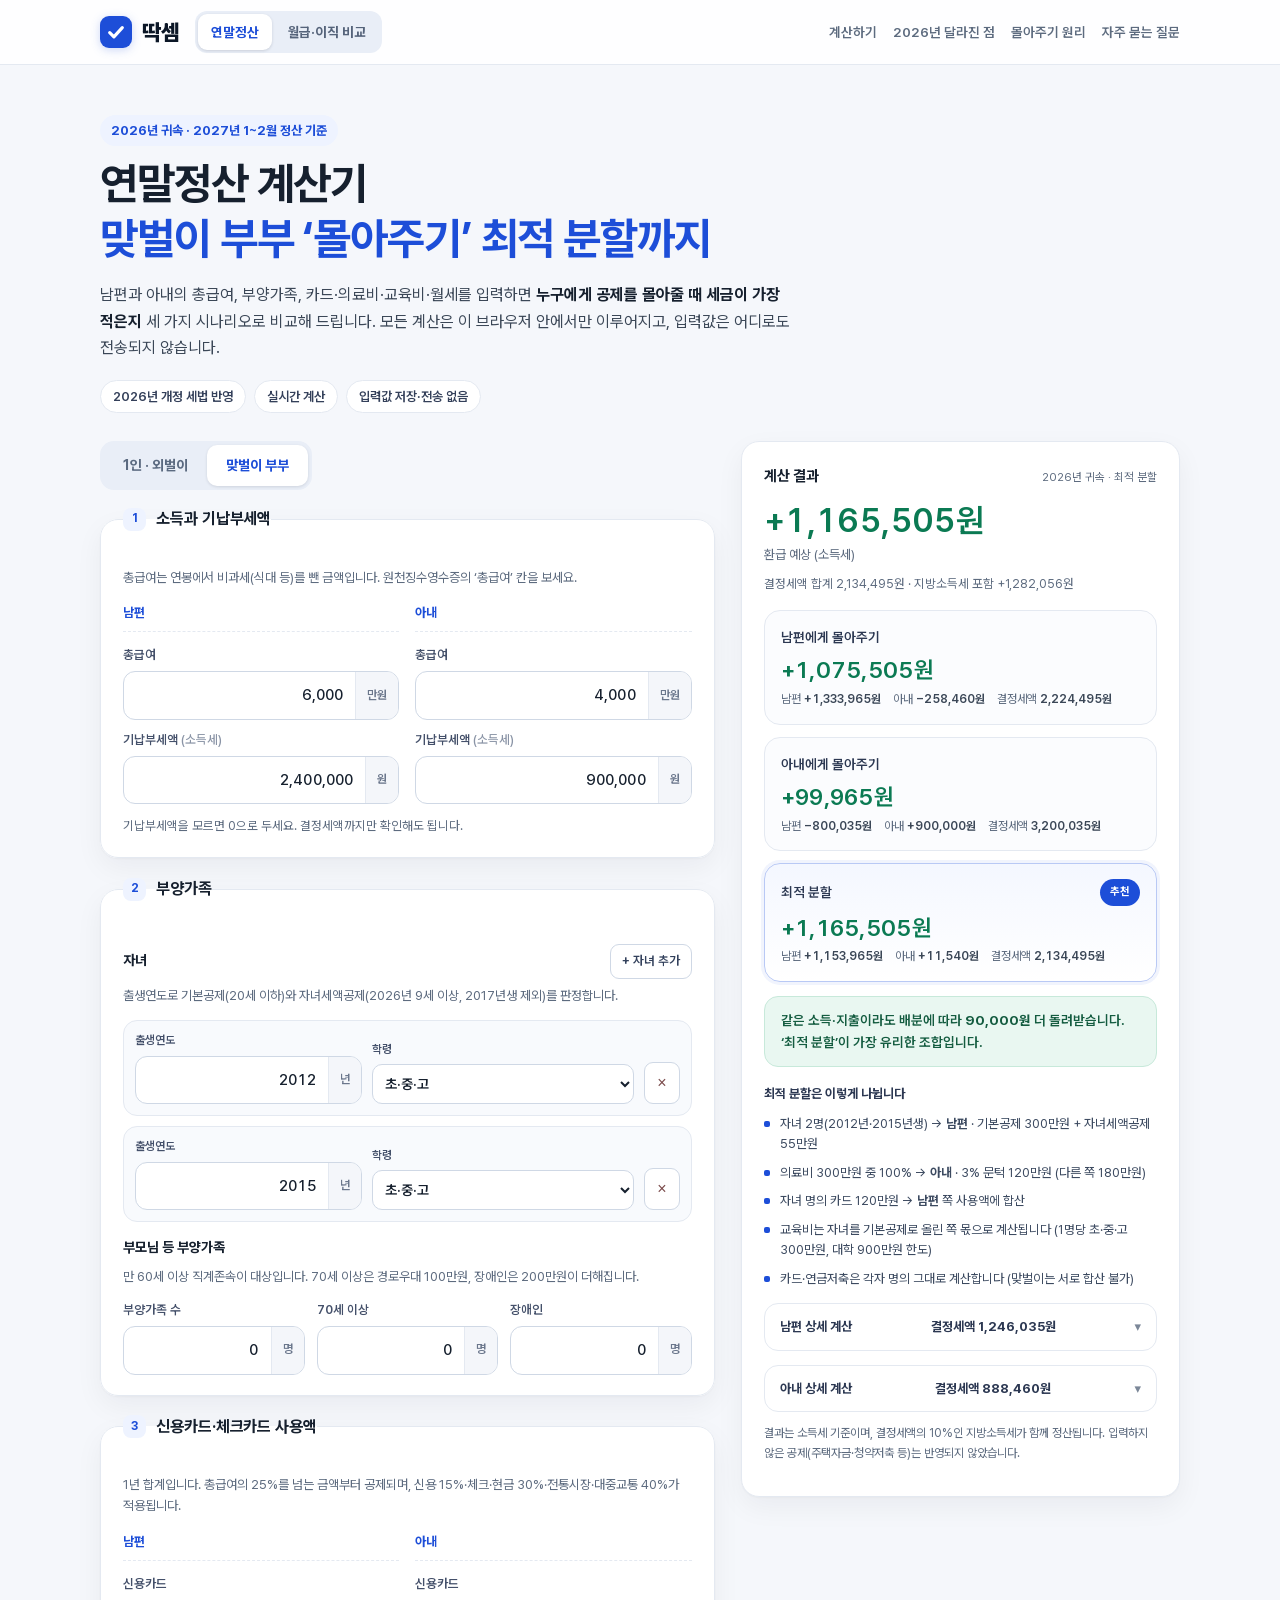
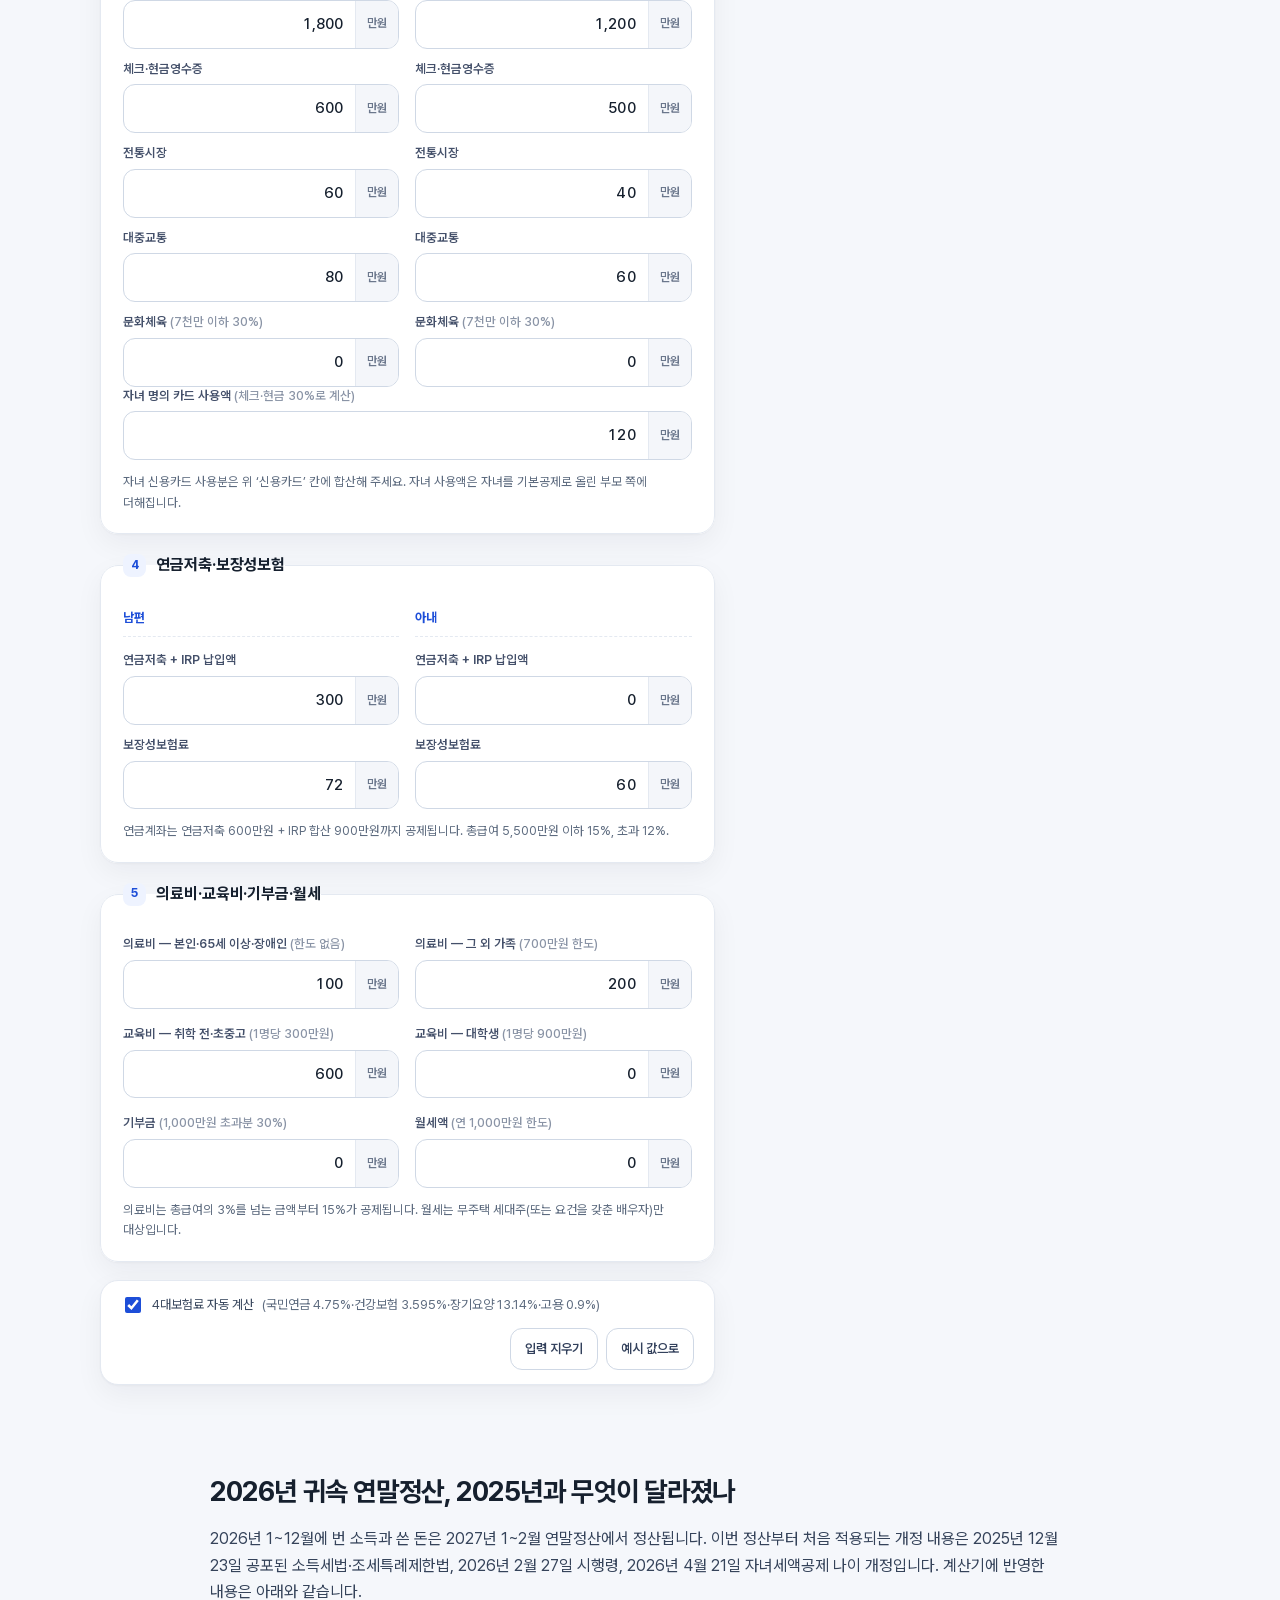
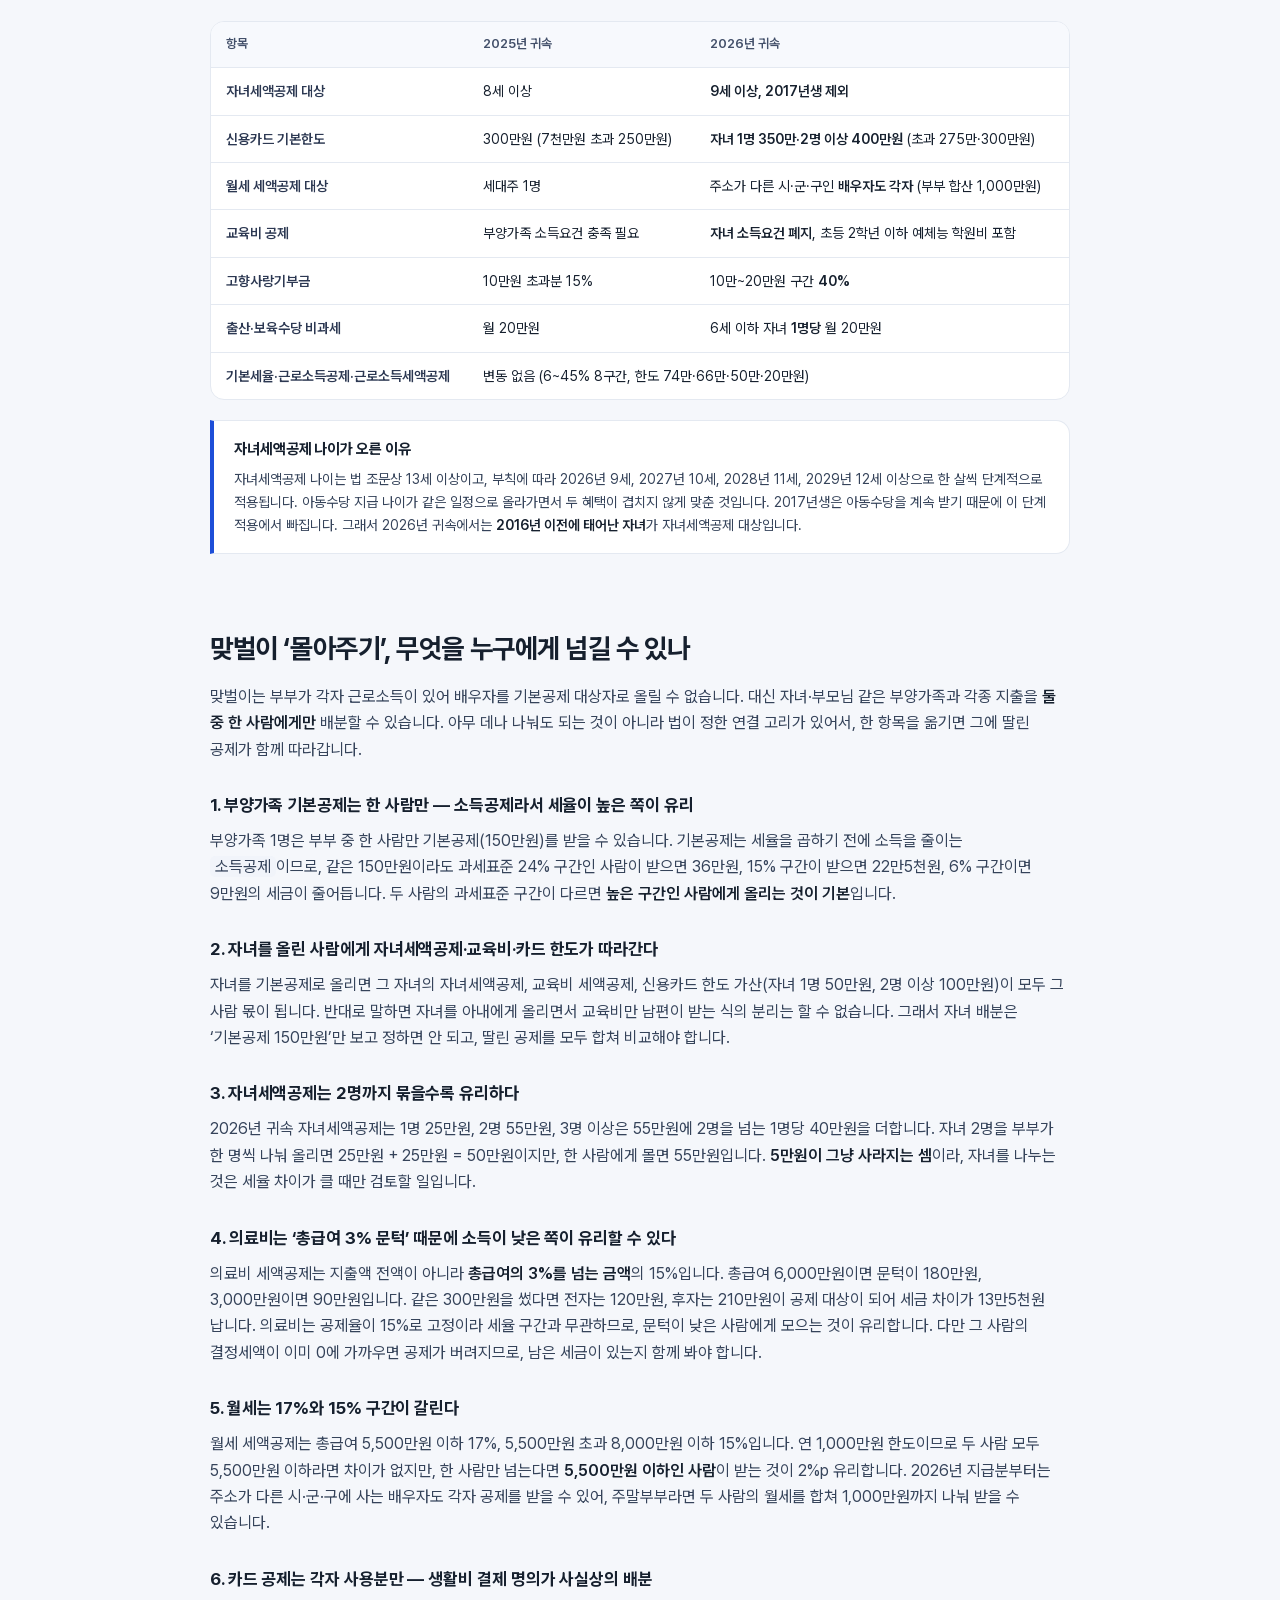
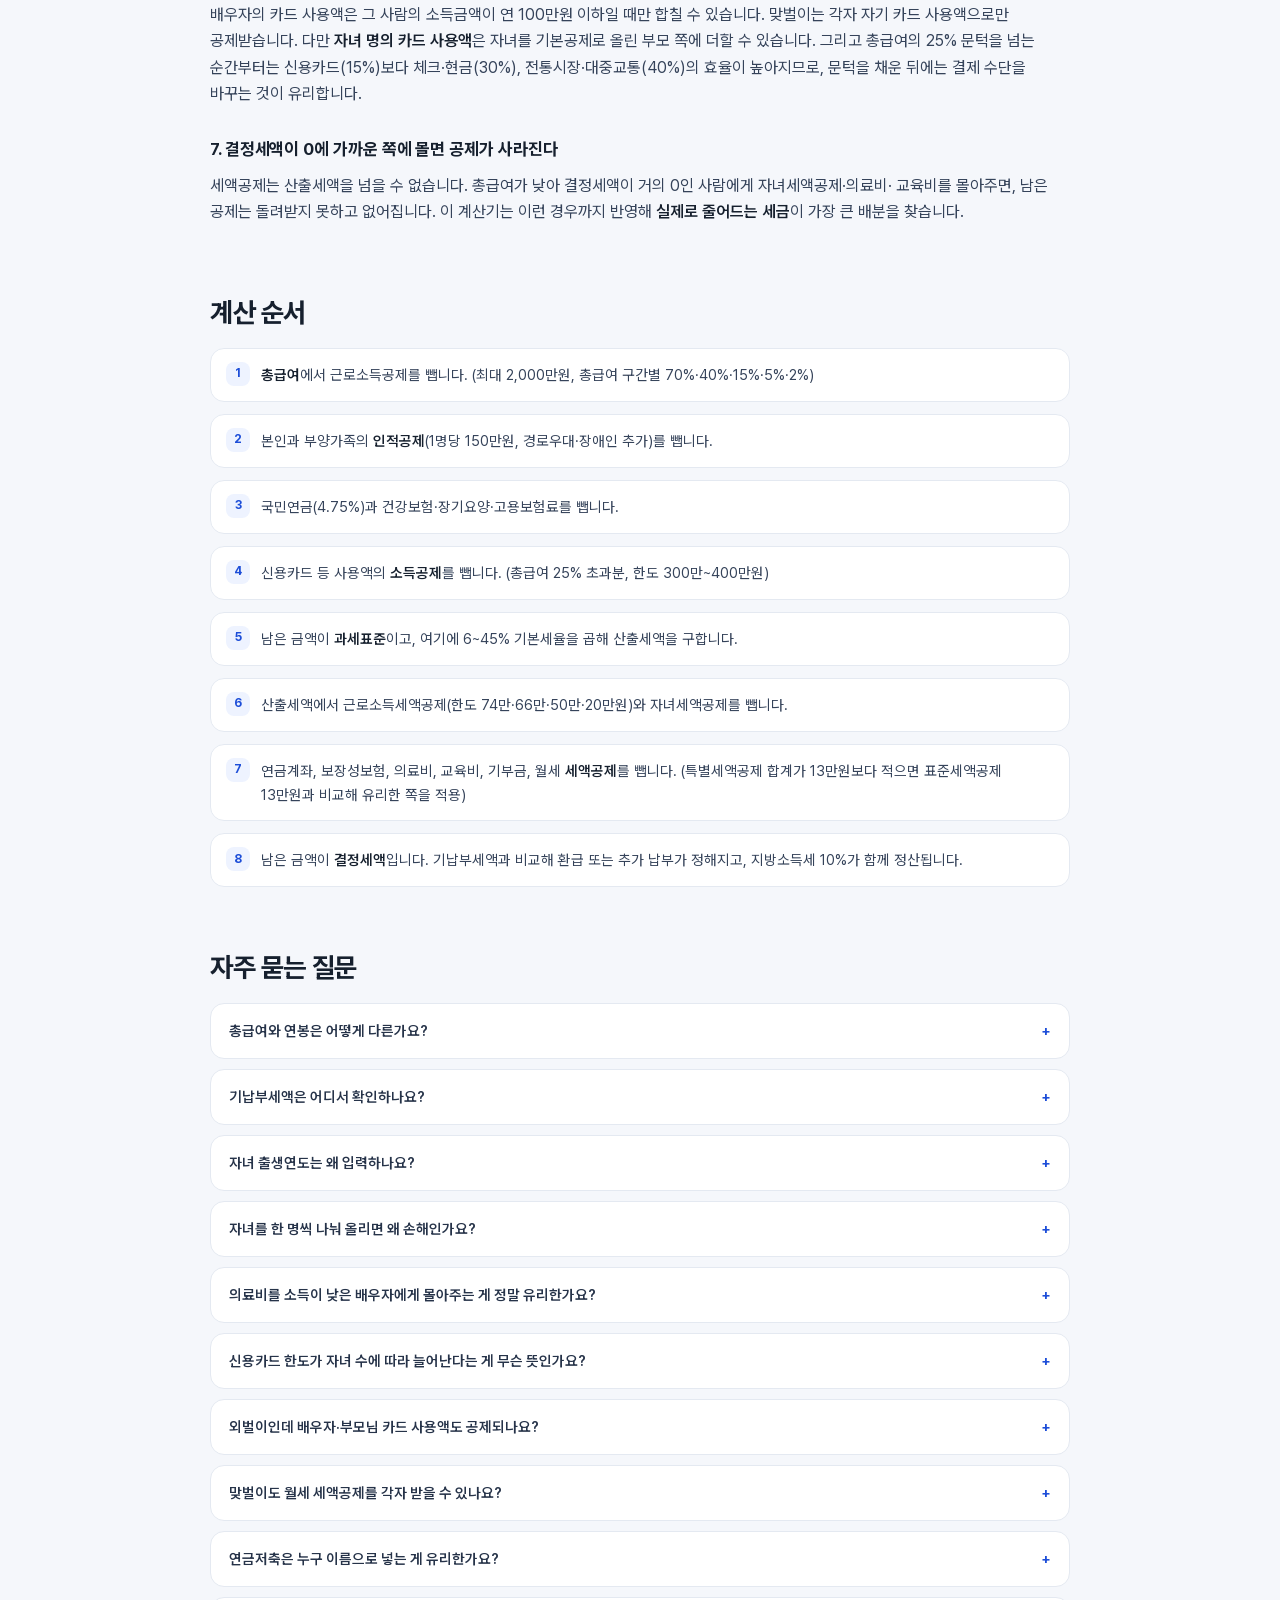
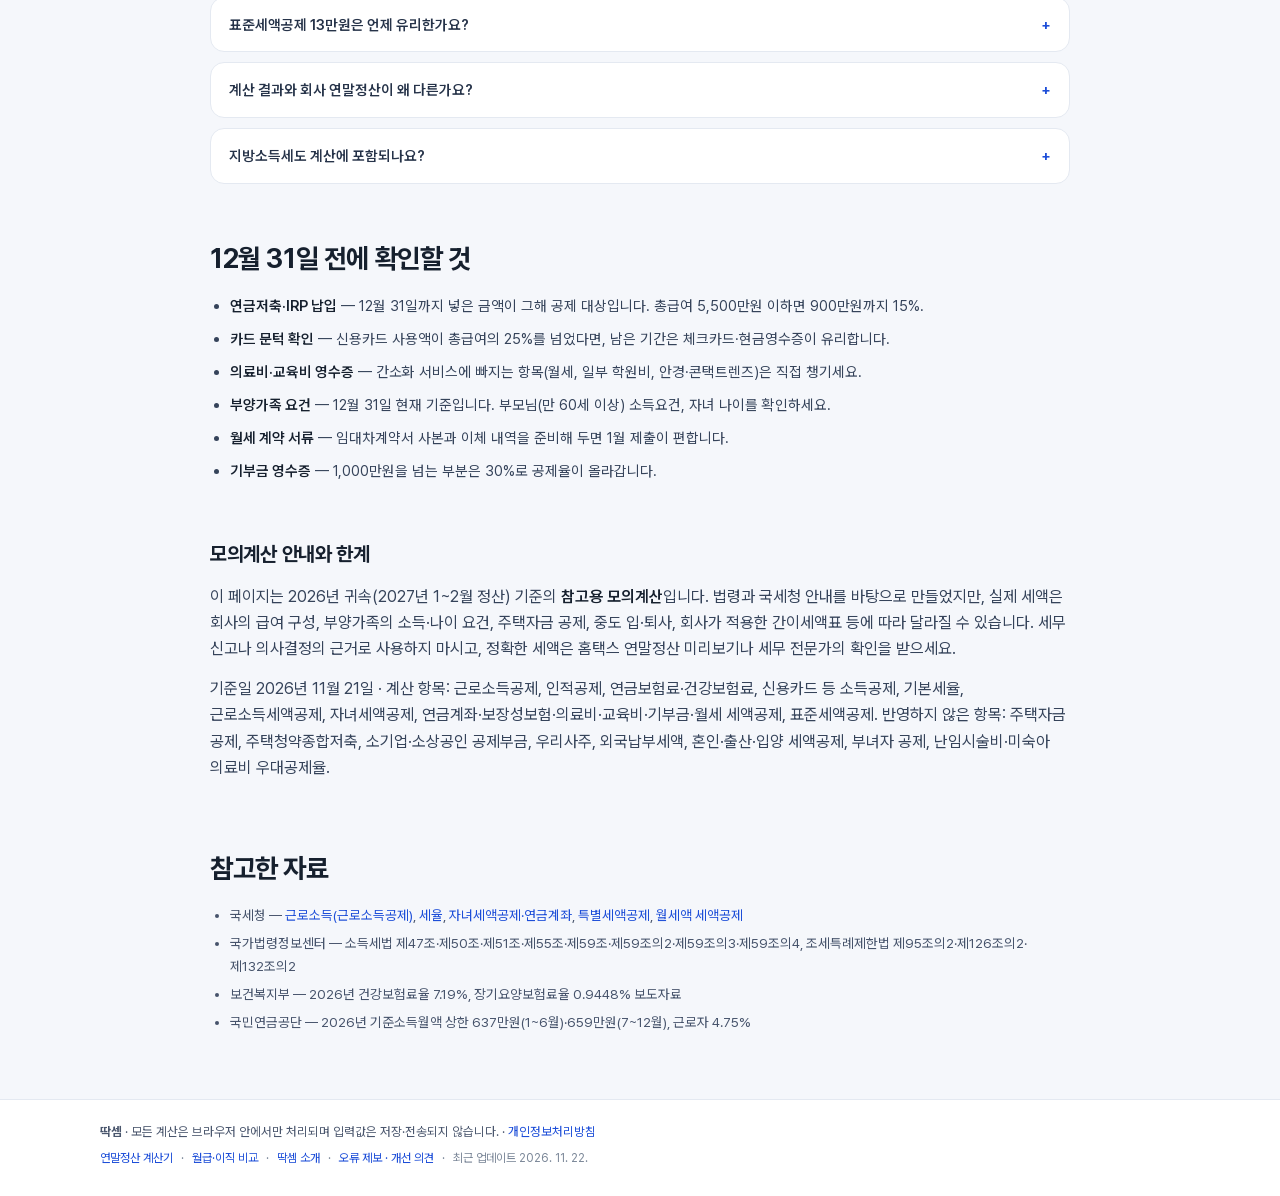
==== index.html @ c62a680a "커스텀 도메인 ddaksem.kr 적용(CNAME 및 URL 전환)" ====
<!DOCTYPE html>
<html lang="ko">
<head>
<meta charset="utf-8">
<meta name="viewport" content="width=device-width, initial-scale=1">
<title>딱셈 — 연말정산 계산기 2026년 귀속 | 맞벌이 몰아주기 최적 분할·환급액 계산</title>
<meta name="description" content="2026년 귀속 연말정산을 2027년 1~2월 정산 기준으로 미리 계산합니다. 맞벌이 부부의 부양가족·자녀·의료비·교육비·월세·신용카드를 누구에게 몰아줄 때 세금이 가장 적은지 자동 비교하고 예상 환급액을 보여 줍니다.">
<meta name="keywords" content="연말정산 계산기, 2026년 귀속 연말정산, 맞벌이 몰아주기, 부양가족 공제, 자녀세액공제, 신용카드 소득공제, 월세 세액공제, 연금저축 세액공제, 연말정산 환급">
<meta name="robots" content="index,follow,max-image-preview:large">
<meta name="author" content="딱셈">
<meta name="theme-color" content="#1d4ed8">
<link rel="canonical" href="https://ddaksem.kr/">
<meta property="og:type" content="website">
<meta property="og:locale" content="ko_KR">
<meta property="og:site_name" content="딱셈">
<meta property="og:title" content="딱셈 — 연말정산 계산기 2026년 귀속 | 맞벌이 몰아주기 최적 분할">
<meta property="og:description" content="부양가족·자녀·의료비·월세를 누구에게 몰아줄 때 세금이 가장 적은지 3가지 시나리오로 비교합니다. 2026년 귀속 기준.">
<meta property="og:url" content="https://ddaksem.kr/">
<meta property="og:image" content="https://ddaksem.kr/og-image.png">
<meta property="og:image:width" content="1200">
<meta property="og:image:height" content="630">
<meta property="og:image:alt" content="딱셈 — 연말정산 · 월급 실수령 계산기">
<meta name="twitter:card" content="summary_large_image">
<meta name="twitter:title" content="딱셈 — 연말정산 계산기 2026년 귀속 | 맞벌이 몰아주기">
<meta name="twitter:description" content="2026년 귀속 연말정산 예상 환급액과 맞벌이 최적 분할을 한 번에 계산합니다.">
<meta name="twitter:image" content="https://ddaksem.kr/og-image.png">
<link rel="icon" type="image/svg+xml" href="data:image/svg+xml,<svg xmlns='http://www.w3.org/2000/svg' viewBox='0 0 32 32'><rect width='32' height='32' rx='9' fill='%231d4ed8'/><path d='M9.7 16.6l4.2 4.2 8.4-9.1' fill='none' stroke='white' stroke-width='3.2' stroke-linecap='round' stroke-linejoin='round'/></svg>">
<link rel="stylesheet" href="styles.css">
</head>
<body>
<a class="skip" href="#calc">계산기로 바로 가기</a>

<header class="site-head">
  <div class="wrap head-inner">
    <div class="head-left">
      <a class="brand" href="./" aria-label="딱셈 홈">
        <span class="brand-mark" aria-hidden="true">
          <svg viewBox="0 0 32 32" focusable="false" aria-hidden="true"><rect width="32" height="32" rx="9" fill="currentColor"/><path d="M9.7 16.6l4.2 4.2 8.4-9.1" fill="none" stroke="#fff" stroke-width="3.2" stroke-linecap="round" stroke-linejoin="round"/></svg>
        </span>
        <span class="brand-text">딱셈</span>
      </a>
      <nav class="calc-switch" aria-label="계산기 선택">
        <a class="calc-tab is-active" href="./" aria-current="page">연말정산</a>
        <a class="calc-tab" href="salary/">월급·이직 비교</a>
      </nav>
    </div>
    <nav class="head-nav" aria-label="페이지 내 메뉴">
      <a href="#calc">계산하기</a>
      <a href="#changes">2026년 달라진 점</a>
      <a href="#principle">몰아주기 원리</a>
      <a href="#faq">자주 묻는 질문</a>
    </nav>
  </div>
</header>

<main>
  <section class="hero wrap">
    <p class="eyebrow">2026년 귀속 · 2027년 1~2월 정산 기준</p>
    <h1>연말정산 계산기<br><span class="h1-sub">맞벌이 부부 ‘몰아주기’ 최적 분할까지</span></h1>
    <p class="lede">
      남편과 아내의 총급여, 부양가족, 카드·의료비·교육비·월세를 입력하면
      <strong>누구에게 공제를 몰아줄 때 세금이 가장 적은지</strong> 세 가지 시나리오로 비교해 드립니다.
      모든 계산은 이 브라우저 안에서만 이루어지고, 입력값은 어디로도 전송되지 않습니다.
    </p>
    <ul class="hero-badges">
      <li>2026년 개정 세법 반영</li>
      <li>실시간 계산</li>
      <li>입력값 저장·전송 없음</li>
    </ul>
  </section>

  <section id="calc" class="wrap calc-wrap" aria-label="연말정산 계산기">
    <div class="calc-main">

      <div class="mode-tabs" role="tablist" aria-label="계산 모드">
        <button type="button" id="tabSingle" class="mode-tab" role="tab" aria-selected="false" aria-controls="formArea">1인 · 외벌이</button>
        <button type="button" id="tabCouple" class="mode-tab is-active" role="tab" aria-selected="true" aria-controls="formArea">맞벌이 부부</button>
      </div>

      <form id="formArea" class="form" autocomplete="off" novalidate>
        <!-- 소득 -->
        <fieldset class="card">
          <legend class="card-title"><span class="step">1</span> 소득과 기납부세액</legend>
          <p class="card-help">총급여는 연봉에서 비과세(식대 등)를 뺀 금액입니다. 원천징수영수증의 ‘총급여’ 칸을 보세요.</p>
          <div class="grid-2 pair-grid">
            <div class="person-col">
              <h3 class="person-name" id="hName">남편</h3>
              <label class="field">
                <span class="field-label">총급여</span>
                <span class="input-wrap"><input id="hGross" type="text" inputmode="numeric" value="6,000" aria-describedby="hGrossHelp"><span class="unit">만원</span></span>
              </label>
              <label class="field">
                <span class="field-label">기납부세액 <em>(소득세)</em></span>
                <span class="input-wrap"><input id="hPrepaid" type="text" inputmode="numeric" value="2,400,000"><span class="unit">원</span></span>
              </label>
            </div>
            <div class="person-col" id="wifeCol">
              <h3 class="person-name">아내</h3>
              <label class="field">
                <span class="field-label">총급여</span>
                <span class="input-wrap"><input id="wGross" type="text" inputmode="numeric" value="4,000"><span class="unit">만원</span></span>
              </label>
              <label class="field">
                <span class="field-label">기납부세액 <em>(소득세)</em></span>
                <span class="input-wrap"><input id="wPrepaid" type="text" inputmode="numeric" value="900,000"><span class="unit">원</span></span>
              </label>
            </div>
          </div>
          <p class="hint" id="hGrossHelp">기납부세액을 모르면 0으로 두세요. 결정세액까지만 확인해도 됩니다.</p>
        </fieldset>

        <!-- 부양가족 -->
        <fieldset class="card">
          <legend class="card-title"><span class="step">2</span> 부양가족</legend>
          <div class="sub-block">
            <div class="sub-head">
              <h3>자녀</h3>
              <button type="button" id="addChild" class="btn-mini">+ 자녀 추가</button>
            </div>
            <p class="card-help">출생연도로 기본공제(20세 이하)와 자녀세액공제(2026년 9세 이상, 2017년생 제외)를 판정합니다.</p>
            <div id="children" class="children"></div>
          </div>

          <div class="sub-block">
            <h3>부모님 등 부양가족</h3>
            <p class="card-help">만 60세 이상 직계존속이 대상입니다. 70세 이상은 경로우대 100만원, 장애인은 200만원이 더해집니다.</p>
            <div class="grid-3">
              <label class="field">
                <span class="field-label">부양가족 수</span>
                <span class="input-wrap"><input id="pCount" type="text" inputmode="numeric" value="0"><span class="unit">명</span></span>
              </label>
              <label class="field">
                <span class="field-label">70세 이상</span>
                <span class="input-wrap"><input id="pSenior" type="text" inputmode="numeric" value="0"><span class="unit">명</span></span>
              </label>
              <label class="field">
                <span class="field-label">장애인</span>
                <span class="input-wrap"><input id="pDisabled" type="text" inputmode="numeric" value="0"><span class="unit">명</span></span>
              </label>
            </div>
          </div>

          <div class="sub-block" id="singleExtras" hidden>
            <label class="check"><input id="spouseDependent" type="checkbox"> 배우자 기본공제 <em>(소득 요건 충족 · +150만 원)</em></label>
            <p class="hint" style="margin:4px 0 0">배우자의 연간 소득금액이 100만원(근로소득만 있으면 총급여 500만원) 이하일 때 체크하세요. 본인 인적공제에 150만원이 더해집니다.</p>
            <label class="check"><input id="singleParent" type="checkbox"> 한부모 공제(100만원)</label>
          </div>
        </fieldset>

        <!-- 카드 -->
        <fieldset class="card">
          <legend class="card-title"><span class="step">3</span> 신용카드·체크카드 사용액</legend>
          <p class="card-help">1년 합계입니다. 총급여의 25%를 넘는 금액부터 공제되며, 신용 15%·체크·현금 30%·전통시장·대중교통 40%가 적용됩니다.</p>
          <div class="grid-2 pair-grid">
            <div class="person-col">
              <h3 class="person-name" id="hCardName">남편</h3>
              <label class="field"><span class="field-label">신용카드</span><span class="input-wrap"><input id="hCardCredit" type="text" inputmode="numeric" value="1,800"><span class="unit">만원</span></span></label>
              <label class="field"><span class="field-label">체크·현금영수증</span><span class="input-wrap"><input id="hCardCheck" type="text" inputmode="numeric" value="600"><span class="unit">만원</span></span></label>
              <label class="field"><span class="field-label">전통시장</span><span class="input-wrap"><input id="hCardTraditional" type="text" inputmode="numeric" value="60"><span class="unit">만원</span></span></label>
              <label class="field"><span class="field-label">대중교통</span><span class="input-wrap"><input id="hCardTransit" type="text" inputmode="numeric" value="80"><span class="unit">만원</span></span></label>
              <label class="field"><span class="field-label">문화체육 <em>(7천만 이하 30%)</em></span><span class="input-wrap"><input id="hCardCulture" type="text" inputmode="numeric" value="0"><span class="unit">만원</span></span></label>
            </div>
            <div class="person-col" id="wifeCardCol">
              <h3 class="person-name">아내</h3>
              <label class="field"><span class="field-label">신용카드</span><span class="input-wrap"><input id="wCardCredit" type="text" inputmode="numeric" value="1,200"><span class="unit">만원</span></span></label>
              <label class="field"><span class="field-label">체크·현금영수증</span><span class="input-wrap"><input id="wCardCheck" type="text" inputmode="numeric" value="500"><span class="unit">만원</span></span></label>
              <label class="field"><span class="field-label">전통시장</span><span class="input-wrap"><input id="wCardTraditional" type="text" inputmode="numeric" value="40"><span class="unit">만원</span></span></label>
              <label class="field"><span class="field-label">대중교통</span><span class="input-wrap"><input id="wCardTransit" type="text" inputmode="numeric" value="60"><span class="unit">만원</span></span></label>
              <label class="field"><span class="field-label">문화체육 <em>(7천만 이하 30%)</em></span><span class="input-wrap"><input id="wCardCulture" type="text" inputmode="numeric" value="0"><span class="unit">만원</span></span></label>
            </div>
          </div>
          <div class="sub-block dependent-card mode-single-only" id="dependentCardBlock" hidden>
            <div class="sub-head">
              <h3>배우자·부양가족 카드 사용액 <span class="tag-sum">합산 공제</span></h3>
            </div>
            <p class="card-help">배우자·부모님 등 기본공제 대상 가족 명의로 쓴 금액입니다. 본인 카드와 <strong>자동으로 합산</strong>해 총급여 25% 문턱과 한도를 계산합니다. 자녀 카드 사용분은 아래 <strong>자녀 명의 카드 사용액</strong> 안내를 따라 주세요.</p>
            <div class="grid-3">
              <label class="field"><span class="field-label">신용카드</span><span class="input-wrap"><input id="depCardCredit" type="text" inputmode="numeric" value="0"><span class="unit">만원</span></span></label>
              <label class="field"><span class="field-label">체크·현금영수증</span><span class="input-wrap"><input id="depCardCheck" type="text" inputmode="numeric" value="0"><span class="unit">만원</span></span></label>
              <label class="field"><span class="field-label">전통시장·대중교통</span><span class="input-wrap"><input id="depCardTraditional" type="text" inputmode="numeric" value="0"><span class="unit">만원</span></span></label>
            </div>
            <p class="hint">가족 카드의 문화체육 사용분은 위 본인 <strong>문화체육</strong> 칸에 합쳐 입력해 주세요. 연금저축·IRP는 본인 명의 납입분만 공제됩니다.</p>
          </div>
          <label class="field">
            <span class="field-label">자녀 명의 카드 사용액 <em>(체크·현금 30%로 계산)</em></span>
            <span class="input-wrap"><input id="childCard" type="text" inputmode="numeric" value="120"><span class="unit">만원</span></span>
          </label>
          <p class="hint">자녀 신용카드 사용분은 위 ‘신용카드’ 칸에 합산해 주세요. 자녀 사용액은 자녀를 기본공제로 올린 부모 쪽에 더해집니다.</p>
          <p class="hint mode-single-only" id="cardSingleNote" hidden><strong>1인·외벌이 모드</strong>에서는 본인 카드와 기본공제 대상 가족 명의 카드 사용액을 합쳐 공제받습니다. 배우자·부모님 사용분은 위 <strong>배우자·부양가족 카드 사용액</strong> 칸에 따로 넣어 주세요.</p>
        </fieldset>

        <!-- 연금·보험 -->
        <fieldset class="card">
          <legend class="card-title"><span class="step">4</span> 연금저축·보장성보험</legend>
          <div class="grid-2 pair-grid">
            <div class="person-col">
              <h3 class="person-name" id="hPensionName">남편</h3>
              <label class="field"><span class="field-label">연금저축 + IRP 납입액</span><span class="input-wrap"><input id="hPension" type="text" inputmode="numeric" value="300"><span class="unit">만원</span></span></label>
              <label class="field"><span class="field-label">보장성보험료</span><span class="input-wrap"><input id="hInsurance" type="text" inputmode="numeric" value="72"><span class="unit">만원</span></span></label>
            </div>
            <div class="person-col" id="wifePensionCol">
              <h3 class="person-name">아내</h3>
              <label class="field"><span class="field-label">연금저축 + IRP 납입액</span><span class="input-wrap"><input id="wPension" type="text" inputmode="numeric" value="0"><span class="unit">만원</span></span></label>
              <label class="field"><span class="field-label">보장성보험료</span><span class="input-wrap"><input id="wInsurance" type="text" inputmode="numeric" value="60"><span class="unit">만원</span></span></label>
            </div>
          </div>
          <p class="hint">연금계좌는 연금저축 600만원 + IRP 합산 900만원까지 공제됩니다. 총급여 5,500만원 이하 15%, 초과 12%.</p>
          <p class="hint mode-single-only" id="pensionSingleNote" hidden><strong>연금저축·IRP는 본인 명의 납입분만</strong> 공제됩니다. 배우자·자녀 등 가족 명의로 납입한 금액은 합산할 수 없습니다. 보장성보험료는 본인 + 기본공제 대상 가족 합산 금액을 입력하세요.</p>
        </fieldset>

        <!-- 공통 지출 -->
        <fieldset class="card">
          <legend class="card-title"><span class="step">5</span> 의료비·교육비·기부금·월세</legend>
          <div class="grid-2">
            <label class="field">
              <span class="field-label">의료비 — 본인·65세 이상·장애인 <em>(한도 없음)</em></span>
              <span class="input-wrap"><input id="medUnlimited" type="text" inputmode="numeric" value="100"><span class="unit">만원</span></span>
            </label>
            <label class="field">
              <span class="field-label">의료비 — 그 외 가족 <em>(700만원 한도)</em></span>
              <span class="input-wrap"><input id="medGeneral" type="text" inputmode="numeric" value="200"><span class="unit">만원</span></span>
            </label>
            <label class="field">
              <span class="field-label">교육비 — 취학 전·초중고 <em>(1명당 300만원)</em></span>
              <span class="input-wrap"><input id="eduSchool" type="text" inputmode="numeric" value="600"><span class="unit">만원</span></span>
            </label>
            <label class="field">
              <span class="field-label">교육비 — 대학생 <em>(1명당 900만원)</em></span>
              <span class="input-wrap"><input id="eduCollege" type="text" inputmode="numeric" value="0"><span class="unit">만원</span></span>
            </label>
            <label class="field">
              <span class="field-label">기부금 <em>(1,000만원 초과분 30%)</em></span>
              <span class="input-wrap"><input id="donation" type="text" inputmode="numeric" value="0"><span class="unit">만원</span></span>
            </label>
            <label class="field">
              <span class="field-label">월세액 <em>(연 1,000만원 한도)</em></span>
              <span class="input-wrap"><input id="rent" type="text" inputmode="numeric" value="0"><span class="unit">만원</span></span>
            </label>
          </div>
          <p class="hint">의료비는 총급여의 3%를 넘는 금액부터 15%가 공제됩니다. 월세는 무주택 세대주(또는 요건을 갖춘 배우자)만 대상입니다.</p>
          <p class="hint mode-single-only" id="medicalSingleNote" hidden><strong>의료비·보장성보험료는 본인 + 기본공제 대상 가족(배우자·자녀·부모님) 합산 금액</strong>을 입력하세요. 교육비는 기본공제 대상 자녀만 공제되며, <strong>부모님 교육비는 공제되지 않습니다.</strong></p>
        </fieldset>

        <div class="form-foot">
          <label class="check"><input id="autoInsurance" type="checkbox" checked> 4대보험료 자동 계산 <span class="muted">(국민연금 4.75%·건강보험 3.595%·장기요양 13.14%·고용 0.9%)</span></label>
          <div class="form-buttons">
            <button type="button" id="resetBtn" class="btn-ghost">입력 지우기</button>
            <button type="button" id="demoBtn" class="btn-ghost">예시 값으로</button>
          </div>
        </div>
      </form>
    </div>

    <aside class="calc-side" aria-label="계산 결과">
      <div id="results"></div>
    </aside>
  </section>

  <!-- 달라진 점 -->
  <section id="changes" class="wrap prose">
    <h2>2026년 귀속 연말정산, 2025년과 무엇이 달라졌나</h2>
    <p>
      2026년 1~12월에 번 소득과 쓴 돈은 2027년 1~2월 연말정산에서 정산됩니다. 이번 정산부터 처음 적용되는
      개정 내용은 2025년 12월 23일 공포된 소득세법·조세특례제한법, 2026년 2월 27일 시행령, 2026년 4월 21일
      자녀세액공제 나이 개정입니다. 계산기에 반영한 내용은 아래와 같습니다.
    </p>
    <div class="table-wrap">
      <table>
        <caption class="sr-only">2025년 귀속과 2026년 귀속의 주요 공제 비교</caption>
        <thead>
          <tr><th scope="col">항목</th><th scope="col">2025년 귀속</th><th scope="col">2026년 귀속</th></tr>
        </thead>
        <tbody>
          <tr><th scope="row">자녀세액공제 대상</th><td data-label="2025년 귀속">8세 이상</td><td data-label="2026년 귀속"><strong>9세 이상, 2017년생 제외</strong></td></tr>
          <tr><th scope="row">신용카드 기본한도</th><td data-label="2025년 귀속">300만원 (7천만원 초과 250만원)</td><td data-label="2026년 귀속"><strong>자녀 1명 350만·2명 이상 400만원</strong> (초과 275만·300만원)</td></tr>
          <tr><th scope="row">월세 세액공제 대상</th><td data-label="2025년 귀속">세대주 1명</td><td data-label="2026년 귀속">주소가 다른 시·군·구인 <strong>배우자도 각자</strong> (부부 합산 1,000만원)</td></tr>
          <tr><th scope="row">교육비 공제</th><td data-label="2025년 귀속">부양가족 소득요건 충족 필요</td><td data-label="2026년 귀속"><strong>자녀 소득요건 폐지</strong>, 초등 2학년 이하 예체능 학원비 포함</td></tr>
          <tr><th scope="row">고향사랑기부금</th><td data-label="2025년 귀속">10만원 초과분 15%</td><td data-label="2026년 귀속">10만~20만원 구간 <strong>40%</strong></td></tr>
          <tr><th scope="row">출산·보육수당 비과세</th><td data-label="2025년 귀속">월 20만원</td><td data-label="2026년 귀속">6세 이하 자녀 <strong>1명당</strong> 월 20만원</td></tr>
          <tr><th scope="row">기본세율·근로소득공제·근로소득세액공제</th><td colspan="2" data-label="2026년 귀속">변동 없음 (6~45% 8구간, 한도 74만·66만·50만·20만원)</td></tr>
        </tbody>
      </table>
    </div>
    <div class="note">
      <h3>자녀세액공제 나이가 오른 이유</h3>
      <p>
        자녀세액공제 나이는 법 조문상 13세 이상이고, 부칙에 따라 2026년 9세, 2027년 10세, 2028년 11세, 2029년 12세 이상으로 한 살씩 단계적으로 적용됩니다.
        아동수당 지급 나이가 같은 일정으로 올라가면서 두 혜택이 겹치지 않게 맞춘 것입니다. 2017년생은 아동수당을
        계속 받기 때문에 이 단계 적용에서 빠집니다. 그래서 2026년 귀속에서는 <strong>2016년 이전에 태어난 자녀</strong>가
        자녀세액공제 대상입니다.
      </p>
    </div>
  </section>

  <!-- 원리 -->
  <section id="principle" class="wrap prose">
    <h2>맞벌이 ‘몰아주기’, 무엇을 누구에게 넘길 수 있나</h2>
    <p>
      맞벌이는 부부가 각자 근로소득이 있어 배우자를 기본공제 대상자로 올릴 수 없습니다. 대신 자녀·부모님 같은
      부양가족과 각종 지출을 <strong>둘 중 한 사람에게만</strong> 배분할 수 있습니다. 아무 데나 나눠도 되는 것이 아니라
      법이 정한 연결 고리가 있어서, 한 항목을 옮기면 그에 딸린 공제가 함께 따라갑니다.
    </p>

    <h3>1. 부양가족 기본공제는 한 사람만 — 소득공제라서 세율이 높은 쪽이 유리</h3>
    <p>
      부양가족 1명은 부부 중 한 사람만 기본공제(150만원)를 받을 수 있습니다. 기본공제는 세율을 곱하기 전에
      소득을 줄이는 <em>소득공제</em>이므로, 같은 150만원이라도 과세표준 24% 구간인 사람이 받으면 36만원,
      15% 구간이 받으면 22만5천원, 6% 구간이면 9만원의 세금이 줄어듭니다. 두 사람의 과세표준 구간이 다르면
      <strong>높은 구간인 사람에게 올리는 것이 기본</strong>입니다.
    </p>

    <h3>2. 자녀를 올린 사람에게 자녀세액공제·교육비·카드 한도가 따라간다</h3>
    <p>
      자녀를 기본공제로 올리면 그 자녀의 자녀세액공제, 교육비 세액공제, 신용카드 한도 가산(자녀 1명 50만원,
      2명 이상 100만원)이 모두 그 사람 몫이 됩니다. 반대로 말하면 자녀를 아내에게 올리면서 교육비만 남편이
      받는 식의 분리는 할 수 없습니다. 그래서 자녀 배분은 ‘기본공제 150만원’만 보고 정하면 안 되고,
      딸린 공제를 모두 합쳐 비교해야 합니다.
    </p>

    <h3>3. 자녀세액공제는 2명까지 묶을수록 유리하다</h3>
    <p>
      2026년 귀속 자녀세액공제는 1명 25만원, 2명 55만원, 3명 이상은 55만원에 2명을 넘는 1명당 40만원을 더합니다.
      자녀 2명을 부부가 한 명씩 나눠 올리면 25만원 + 25만원 = 50만원이지만, 한 사람에게 몰면 55만원입니다.
      <strong>5만원이 그냥 사라지는 셈</strong>이라, 자녀를 나누는 것은 세율 차이가 클 때만 검토할 일입니다.
    </p>

    <h3>4. 의료비는 ‘총급여 3% 문턱’ 때문에 소득이 낮은 쪽이 유리할 수 있다</h3>
    <p>
      의료비 세액공제는 지출액 전액이 아니라 <strong>총급여의 3%를 넘는 금액</strong>의 15%입니다.
      총급여 6,000만원이면 문턱이 180만원, 3,000만원이면 90만원입니다. 같은 300만원을 썼다면
      전자는 120만원, 후자는 210만원이 공제 대상이 되어 세금 차이가 13만5천원 납니다.
      의료비는 공제율이 15%로 고정이라 세율 구간과 무관하므로, 문턱이 낮은 사람에게 모으는 것이 유리합니다.
      다만 그 사람의 결정세액이 이미 0에 가까우면 공제가 버려지므로, 남은 세금이 있는지 함께 봐야 합니다.
    </p>

    <h3>5. 월세는 17%와 15% 구간이 갈린다</h3>
    <p>
      월세 세액공제는 총급여 5,500만원 이하 17%, 5,500만원 초과 8,000만원 이하 15%입니다. 연 1,000만원 한도이므로
      두 사람 모두 5,500만원 이하라면 차이가 없지만, 한 사람만 넘는다면 <strong>5,500만원 이하인 사람</strong>이
      받는 것이 2%p 유리합니다. 2026년 지급분부터는 주소가 다른 시·군·구에 사는 배우자도 각자 공제를 받을 수 있어,
      주말부부라면 두 사람의 월세를 합쳐 1,000만원까지 나눠 받을 수 있습니다.
    </p>

    <h3>6. 카드 공제는 각자 사용분만 — 생활비 결제 명의가 사실상의 배분</h3>
    <p>
      배우자의 카드 사용액은 그 사람의 소득금액이 연 100만원 이하일 때만 합칠 수 있습니다. 맞벌이는 각자
      자기 카드 사용액으로만 공제받습니다. 다만 <strong>자녀 명의 카드 사용액</strong>은 자녀를 기본공제로 올린
      부모 쪽에 더할 수 있습니다. 그리고 총급여의 25% 문턱을 넘는 순간부터는 신용카드(15%)보다
      체크·현금(30%), 전통시장·대중교통(40%)의 효율이 높아지므로, 문턱을 채운 뒤에는 결제 수단을 바꾸는 것이
      유리합니다.
    </p>

    <h3>7. 결정세액이 0에 가까운 쪽에 몰면 공제가 사라진다</h3>
    <p>
      세액공제는 산출세액을 넘을 수 없습니다. 총급여가 낮아 결정세액이 거의 0인 사람에게 자녀세액공제·의료비·
      교육비를 몰아주면, 남은 공제는 돌려받지 못하고 없어집니다. 이 계산기는 이런 경우까지 반영해
      <strong>실제로 줄어드는 세금</strong>이 가장 큰 배분을 찾습니다.
    </p>
  </section>

  <!-- 계산 구조 -->
  <section class="wrap prose">
    <h2>계산 순서</h2>
    <ol class="steps">
      <li><strong>총급여</strong>에서 근로소득공제를 뺍니다. (최대 2,000만원, 총급여 구간별 70%·40%·15%·5%·2%)</li>
      <li>본인과 부양가족의 <strong>인적공제</strong>(1명당 150만원, 경로우대·장애인 추가)를 뺍니다.</li>
      <li>국민연금(4.75%)과 건강보험·장기요양·고용보험료를 뺍니다.</li>
      <li>신용카드 등 사용액의 <strong>소득공제</strong>를 뺍니다. (총급여 25% 초과분, 한도 300만~400만원)</li>
      <li>남은 금액이 <strong>과세표준</strong>이고, 여기에 6~45% 기본세율을 곱해 산출세액을 구합니다.</li>
      <li>산출세액에서 근로소득세액공제(한도 74만·66만·50만·20만원)와 자녀세액공제를 뺍니다.</li>
      <li>연금계좌, 보장성보험, 의료비, 교육비, 기부금, 월세 <strong>세액공제</strong>를 뺍니다.
        (특별세액공제 합계가 13만원보다 적으면 표준세액공제 13만원과 비교해 유리한 쪽을 적용)</li>
      <li>남은 금액이 <strong>결정세액</strong>입니다. 기납부세액과 비교해 환급 또는 추가 납부가 정해지고,
        지방소득세 10%가 함께 정산됩니다.</li>
    </ol>
  </section>

  <!-- FAQ -->
  <section id="faq" class="wrap prose">
    <h2>자주 묻는 질문</h2>
    <div class="faq">
      <details>
        <summary>총급여와 연봉은 어떻게 다른가요?</summary>
        <p>연봉은 계약서상 금액이고, 총급여는 그해 실제로 받은 급여·상여·수당에서 비과세 소득을 뺀 금액입니다.
          식대(월 20만원), 자가운전보조금, 출산·보육수당 같은 비과세 항목은 총급여에 들어가지 않습니다.
          원천징수영수증의 ‘총급여’ 칸 숫자를 그대로 넣으세요.</p>
      </details>
      <details>
        <summary>기납부세액은 어디서 확인하나요?</summary>
        <p>회사가 발급한 근로소득 원천징수영수증의 ‘기납부세액’ 또는 ‘결정세액’ 옆의 ‘기납부 소득세’ 칸입니다.
          홈택스 → My홈택스 → 지급명세서·원천징수영수증 조회에서도 확인할 수 있습니다. 모르면 0으로 두고
          결정세액만 비교해도 됩니다.</p>
      </details>
      <details>
        <summary>자녀 출생연도는 왜 입력하나요?</summary>
        <p>기본공제는 20세 이하, 자녀세액공제는 2026년 기준 9세 이상이면서 2017년생이 아닌 자녀가 대상입니다.
          같은 9세라도 2017년생은 제외되기 때문에 나이만으로는 판정이 안 됩니다. 출생연도를 넣으면
          두 기준을 자동으로 구분합니다.</p>
      </details>
      <details>
        <summary>자녀를 한 명씩 나눠 올리면 왜 손해인가요?</summary>
        <p>자녀세액공제가 1명 25만원, 2명 55만원이기 때문입니다. 두 명을 나누면 50만원으로 5만원이 줄어듭니다.
          여기에 교육비·카드 한도 가산까지 따라가므로, 두 사람의 세율 구간 차이가 크지 않다면 한 사람에게
          모으는 편이 낫습니다. 이 계산기는 나눈 경우까지 모두 계산해 더 유리한 쪽을 보여 줍니다.</p>
      </details>
      <details>
        <summary>의료비를 소득이 낮은 배우자에게 몰아주는 게 정말 유리한가요?</summary>
        <p>문턱(총급여 3%)이 낮아 공제 대상 금액이 커지기 때문입니다. 다만 의료비는 세액공제라서 세율과 무관하고,
          그 사람의 산출세액이 작으면 공제가 일부 버려질 수 있습니다. 그래서 ‘낮은 쪽’이 항상 정답은 아니고,
          두 사람의 남은 세금을 함께 봐야 합니다. 이 계산기는 두 사람의 세액을 동시에 계산해 비교합니다.</p>
      </details>
      <details>
        <summary>신용카드 한도가 자녀 수에 따라 늘어난다는 게 무슨 뜻인가요?</summary>
        <p>2026년 사용분부터 기본공제 대상 자녀가 있으면 기본한도가 자녀 1명 350만원, 2명 이상 400만원으로
          올라갑니다(총급여 7,000만원 이하). 7,000만원을 넘으면 275만원·300만원입니다. 여기서 자녀는
          20세 이하이면서 소득요건을 충족하고, 다른 사람의 기본공제를 받지 않은 자녀입니다. 맞벌이라면
          자녀를 기본공제로 올린 쪽의 한도만 늘어납니다.</p>
      </details>
      <details>
        <summary>외벌이인데 배우자·부모님 카드 사용액도 공제되나요?</summary>
        <p>네. 배우자·부모님·자녀처럼 기본공제 대상인 가족은 소득 요건을 충족하면 그 카드 사용액을
          본인 카드와 합쳐 신용카드 등 소득공제를 받을 수 있습니다. ‘1인 · 외벌이’ 모드에서
          <strong>배우자·부양가족 카드 사용액</strong>에 입력하면 총급여 25% 문턱과 한도를 본인 사용분과
          합산해 계산합니다. 반면 연금저축·IRP는 본인 명의 납입분만 공제되고, 맞벌이는 각자 명의
          사용분만 인정됩니다.</p>
      </details>
      <details>
        <summary>맞벌이도 월세 세액공제를 각자 받을 수 있나요?</summary>
        <p>2026년에 낸 월세부터 가능해졌습니다. 세대주가 공제를 받을 때 배우자의 주소가 세대주와 다른 시·군·구이고
          배우자도 총급여 8,000만원 이하 등 요건을 갖추면, 배우자가 자기 월세를 추가로 공제받습니다.
          두 사람 월세를 합쳐 1,000만원을 넘으면 넘는 금액은 배우자 쪽에서 뺍니다.</p>
      </details>
      <details>
        <summary>연금저축은 누구 이름으로 넣는 게 유리한가요?</summary>
        <p>연금계좌 세액공제는 사람별로 연금저축 600만원, IRP 합산 900만원까지입니다. 총급여 5,500만원 이하면 15%,
          넘으면 12%이므로 같은 900만원이라도 5,500만원 이하인 사람이 넣으면 27만원 더 돌려받습니다.
          다만 각자 한도가 따로 있으니, 한 사람에게 몰아넣어 한도를 넘기는 것보다 두 사람이 각자 채우는 편이
          총액이 큽니다.</p>
      </details>
      <details>
        <summary>표준세액공제 13만원은 언제 유리한가요?</summary>
        <p>보장성보험·의료비·교육비·기부금·월세 세액공제를 합쳐도 13만원이 안 될 때입니다. 다만 표준세액공제를
          받으면 건강보험·장기요양·고용보험료 소득공제(특별소득공제)를 포기해야 하므로, 보험료가 큰 직장인은
          대부분 특별세액공제 쪽이 유리합니다. 이 계산기는 두 경우를 모두 계산해 실제로 세금이 적은 쪽을
          적용하고, 어느 쪽을 적용했는지 표시합니다.</p>
      </details>
      <details>
        <summary>계산 결과와 회사 연말정산이 왜 다른가요?</summary>
        <p>이 계산기는 입력한 항목만 반영합니다. 주택자금(전세대출·주택담보대출 이자), 주택청약저축, 소기업·소상공인
          공제부금, 우리사주, 외국납부세액, 중도입·퇴사, 부양가족의 소득요건 같은 항목은 빠져 있습니다.
          또 회사는 간이세액표로 미리 뗀 세금을 기준으로 정산하므로, 기납부세액을 정확히 넣어야 환급액이
          맞습니다. 결과는 참고용으로만 사용하세요.</p>
      </details>
      <details>
        <summary>지방소득세도 계산에 포함되나요?</summary>
        <p>결정세액의 10%가 지방소득세로 함께 정산됩니다. 이 계산기는 소득세를 기준으로 환급액을 보여 주고,
          ‘지방소득세 포함’ 금액을 함께 표시합니다. 실제 환급은 두 금액을 합친 값에 가깝습니다.</p>
      </details>
    </div>
  </section>

  <!-- 체크리스트 -->
  <section class="wrap prose">
    <h2>12월 31일 전에 확인할 것</h2>
    <ul class="checklist">
      <li><strong>연금저축·IRP 납입</strong> — 12월 31일까지 넣은 금액이 그해 공제 대상입니다. 총급여 5,500만원 이하면 900만원까지 15%.</li>
      <li><strong>카드 문턱 확인</strong> — 신용카드 사용액이 총급여의 25%를 넘었다면, 남은 기간은 체크카드·현금영수증이 유리합니다.</li>
      <li><strong>의료비·교육비 영수증</strong> — 간소화 서비스에 빠지는 항목(월세, 일부 학원비, 안경·콘택트렌즈)은 직접 챙기세요.</li>
      <li><strong>부양가족 요건</strong> — 12월 31일 현재 기준입니다. 부모님(만 60세 이상) 소득요건, 자녀 나이를 확인하세요.</li>
      <li><strong>월세 계약 서류</strong> — 임대차계약서 사본과 이체 내역을 준비해 두면 1월 제출이 편합니다.</li>
      <li><strong>기부금 영수증</strong> — 1,000만원을 넘는 부분은 30%로 공제율이 올라갑니다.</li>
    </ul>
  </section>

  <!-- 면책 -->
  <section class="wrap prose disclaimer">
    <h2>모의계산 안내와 한계</h2>
    <p>
      이 페이지는 2026년 귀속(2027년 1~2월 정산) 기준의 <strong>참고용 모의계산</strong>입니다. 법령과 국세청 안내를
      바탕으로 만들었지만, 실제 세액은 회사의 급여 구성, 부양가족의 소득·나이 요건, 주택자금 공제, 중도 입·퇴사,
      회사가 적용한 간이세액표 등에 따라 달라질 수 있습니다. 세무 신고나 의사결정의 근거로 사용하지 마시고,
      정확한 세액은 홈택스 연말정산 미리보기나 세무 전문가의 확인을 받으세요.
    </p>
    <p class="muted">
      기준일 2026년 11월 21일 · 계산 항목: 근로소득공제, 인적공제, 연금보험료·건강보험료, 신용카드 등 소득공제,
      기본세율, 근로소득세액공제, 자녀세액공제, 연금계좌·보장성보험·의료비·교육비·기부금·월세 세액공제, 표준세액공제.
      반영하지 않은 항목: 주택자금 공제, 주택청약종합저축, 소기업·소상공인 공제부금, 우리사주, 외국납부세액, 혼인·출산·입양 세액공제, 부녀자 공제, 난임시술비·미숙아 의료비 우대공제율.
    </p>
  </section>

  <section class="wrap prose sources">
    <h2>참고한 자료</h2>
    <ul>
      <li>국세청 — <a href="https://www.nts.go.kr/nts/cm/cntnts/cntntsView.do?cntntsId=7871&amp;mi=6592" target="_blank" rel="noopener nofollow">근로소득(근로소득공제)</a>, <a href="https://www.nts.go.kr/nts/cm/cntnts/cntntsView.do?cntntsId=7873&amp;mi=2227" target="_blank" rel="noopener nofollow">세율</a>, <a href="https://www.nts.go.kr/nts/cm/cntnts/cntntsView.do?cntntsId=7875" target="_blank" rel="noopener nofollow">자녀세액공제·연금계좌</a>, <a href="https://www.nts.go.kr/nts/cm/cntnts/cntntsView.do?cntntsId=7874&amp;mi=2304" target="_blank" rel="noopener nofollow">특별세액공제</a>, <a href="https://www.nts.go.kr/nts/cm/cntnts/cntntsView.do?cntntsId=239025" target="_blank" rel="noopener nofollow">월세액 세액공제</a></li>
      <li>국가법령정보센터 — 소득세법 제47조·제50조·제51조·제55조·제59조·제59조의2·제59조의3·제59조의4, 조세특례제한법 제95조의2·제126조의2·제132조의2</li>
      <li>보건복지부 — 2026년 건강보험료율 7.19%, 장기요양보험료율 0.9448% 보도자료</li>
      <li>국민연금공단 — 2026년 기준소득월액 상한 637만원(1~6월)·659만원(7~12월), 근로자 4.75%</li>
    </ul>
  </section>
</main>

<footer class="site-foot">
  <div class="wrap">
    <p class="foot-note"><strong>딱셈</strong> · 모든 계산은 브라우저 안에서만 처리되며 입력값은 저장·전송되지 않습니다. · <a href="privacy/">개인정보처리방침</a></p>
    <p class="foot-links"><a href="./">연말정산 계산기</a><span>·</span><a href="salary/">월급·이직 비교</a><span>·</span><a href="about/">딱셈 소개</a><span>·</span><a href="https://github.com/namoons/namoons.github.io/issues/new" target="_blank" rel="noopener">오류 제보 · 개선 의견</a><span>·</span>최근 업데이트 2026. 11. 22.</p>
  </div>
</footer>

<div class="mini-bar" id="miniBar" hidden>
  <div class="mini-text"><span id="miniLabel">최적 분할</span><strong id="miniValue">-</strong></div>
  <button type="button" class="mini-btn" id="miniJump">결과 보기</button>
</div>

<script type="application/ld+json">
{
  "@context": "https://schema.org",
  "@graph": [
    {
      "@type": "WebApplication",
      "name": "연말정산 계산기 (2026년 귀속)",
      "url": "https://ddaksem.kr/",
      "publisher": { "@type": "Organization", "name": "딱셈", "url": "https://ddaksem.kr/" },
      "author": { "@type": "Organization", "name": "딱셈" },
      "applicationCategory": "FinanceApplication",
      "operatingSystem": "All",
      "inLanguage": "ko-KR",
      "description": "2026년 귀속 연말정산 예상 세액과 맞벌이 부부 공제 배분(몰아주기) 최적안을 계산합니다.",
      "offers": { "@type": "Offer", "price": "0", "priceCurrency": "KRW" }
    },
    {
      "@type": "FAQPage",
      "mainEntity": [
        {
          "@type": "Question",
          "name": "맞벌이 부부는 부양가족 공제를 어떻게 나눠야 유리한가요?",
          "acceptedAnswer": { "@type": "Answer", "text": "부양가족 1명은 한 사람만 기본공제를 받을 수 있습니다. 기본공제는 소득공제이므로 과세표준 구간(세율)이 높은 사람에게 올리는 것이 기본이고, 자녀를 올린 사람에게 자녀세액공제·교육비·신용카드 한도 가산이 함께 따라갑니다. 의료비는 총급여 3% 문턱이 낮은 사람에게 몰아주는 것이 유리할 수 있습니다." }
        },
        {
          "@type": "Question",
          "name": "2026년 귀속 자녀세액공제는 몇 세부터인가요?",
          "acceptedAnswer": { "@type": "Answer", "text": "2026년 귀속은 9세 이상이면서 2017년생이 아닌 자녀가 대상입니다. 금액은 1명 25만원, 2명 55만원, 3명 이상은 55만원에 2명을 넘는 1명당 40만원을 더합니다." }
        },
        {
          "@type": "Question",
          "name": "신용카드 소득공제 한도는 자녀가 있으면 얼마인가요?",
          "acceptedAnswer": { "@type": "Answer", "text": "2026년 사용분부터 총급여 7,000만원 이하는 기본한도가 자녀 없음 300만원, 1명 350만원, 2명 이상 400만원입니다. 7,000만원을 넘으면 각각 250만원, 275만원, 300만원이며, 전통시장·대중교통 등 추가공제 한도가 별도로 붙습니다." }
        },
        {
          "@type": "Question",
          "name": "의료비 세액공제는 왜 소득이 낮은 쪽에 몰아주나요?",
          "acceptedAnswer": { "@type": "Answer", "text": "의료비 세액공제는 총급여의 3%를 넘는 금액의 15%입니다. 총급여가 낮을수록 문턱이 낮아 공제 대상 금액이 커지기 때문입니다. 다만 세액공제는 산출세액을 넘을 수 없어, 결정세액이 거의 없는 사람에게 몰면 공제가 사라질 수 있습니다." }
        },
        {
          "@type": "Question",
          "name": "연금저축 세액공제 한도는 얼마인가요?",
          "acceptedAnswer": { "@type": "Answer", "text": "연금저축 600만원, IRP를 합쳐 900만원까지 공제됩니다. 총급여 5,500만원 이하는 15%, 초과는 12%가 적용됩니다." }
        }
      ]
    }
  ]
}
</script>
<script src="calc.js"></script>
<script src="app.js"></script>
</body>
</html>
---- styles.css ----
@font-face {
  font-family: "Pretendard Variable";
  src: url("fonts/PretendardVariable.woff2") format("woff2-variations");
  font-weight: 45 920;
  font-style: normal;
  font-display: swap;
}

:root {
  --bg: #f5f7fb;
  --card: #ffffff;
  --ink: #16202e;
  --muted: #5d6b7f;
  --line: #e4e9f1;
  --line-strong: #cfd8e5;
  --brand: #1d4ed8;
  --brand-dark: #163ba8;
  --brand-weak: #eef3ff;
  --green: #0b7a53;
  --green-weak: #e9f7f1;
  --red: #b42318;
  --amber: #8a5a00;
  --radius: 18px;
  --radius-sm: 12px;
  --shadow: 0 1px 2px rgba(16, 24, 40, .03), 0 10px 28px rgba(16, 24, 40, .05);
  --num-track: .012em;
  --font: "Pretendard Variable", Pretendard, -apple-system, BlinkMacSystemFont, "Apple SD Gothic Neo", "Malgun Gothic", "Noto Sans KR", system-ui, sans-serif;
}

* { box-sizing: border-box; }

[hidden] { display: none !important; }

html { scroll-behavior: smooth; }

body {
  margin: 0;
  background: var(--bg);
  color: var(--ink);
  font-family: var(--font);
  font-size: 16px;
  line-height: 1.65;
  -webkit-font-smoothing: antialiased;
  word-break: keep-all;
}

.wrap { max-width: 1120px; margin: 0 auto; padding: 0 20px; }
.sr-only {
  position: absolute; width: 1px; height: 1px; padding: 0; margin: -1px;
  overflow: hidden; clip: rect(0 0 0 0); white-space: nowrap; border: 0;
}
.skip {
  position: absolute; left: -9999px; top: 0; background: var(--brand); color: #fff;
  padding: 10px 16px; border-radius: 0 0 8px 0; z-index: 100;
}
.skip:focus { left: 0; }

/* ---------- head ---------- */
.site-head {
  background: rgba(255, 255, 255, .86);
  backdrop-filter: blur(8px);
  border-bottom: 1px solid var(--line);
  position: sticky; top: 0; z-index: 30;
}
.head-inner {
  display: flex; align-items: center; justify-content: space-between; gap: 16px; height: 64px;
}
.head-left { display: flex; align-items: center; gap: 16px; min-width: 0; }
.brand {
  display: flex; align-items: center; gap: 10px; text-decoration: none; color: var(--ink);
  font-weight: 800; white-space: nowrap;
}
.brand-mark {
  width: 32px; height: 32px; border-radius: 10px; color: var(--brand);
  display: grid; place-items: center; flex: 0 0 auto;
  filter: drop-shadow(0 2px 5px rgba(29, 78, 216, .22));
}
.brand-mark svg { display: block; width: 100%; height: 100%; }
.brand-text {
  font-size: 22px; font-weight: 850; letter-spacing: -.02em; line-height: 1;
  color: #0c1727;
}

/* 두 계산기를 같은 레벨의 탭으로 */
.calc-switch {
  display: flex; gap: 3px; padding: 3px; background: #e9eef7; border-radius: 12px;
  flex: 0 0 auto;
}
.calc-tab {
  display: flex; align-items: center; padding: 7px 13px; border-radius: 9px;
  font-size: 13.5px; font-weight: 700; letter-spacing: -.01em; color: #55637a;
  text-decoration: none; white-space: nowrap; transition: color .15s, background .15s;
}
.calc-tab:hover { color: var(--brand); background: rgba(255, 255, 255, .6); }
.calc-tab.is-active { background: #fff; color: var(--brand); box-shadow: 0 1px 3px rgba(16, 24, 40, .14); }

.head-nav { display: flex; gap: 16px; }
.head-nav a { color: var(--muted); text-decoration: none; font-size: 13.5px; font-weight: 600; white-space: nowrap; }
.head-nav a:hover { color: var(--brand); }
.head-nav a[aria-current="page"] { color: var(--ink); }
@media (max-width: 900px) { .head-nav { display: none; } }
@media (max-width: 560px) {
  .head-inner { height: 58px; gap: 8px; }
  .head-left { gap: 8px; }
  .brand { gap: 7px; }
  .brand-mark { width: 28px; height: 28px; border-radius: 9px; }
  .brand-text { font-size: 19px; letter-spacing: -.02em; }
  .calc-tab { padding: 6px 9px; font-size: 12.5px; }
}
@media (max-width: 360px) {
  .head-inner { gap: 6px; }
  .head-left { gap: 6px; }
  .brand { gap: 5px; }
  .brand-mark { width: 26px; height: 26px; border-radius: 8px; }
  .brand-text { font-size: 18px; }
  .calc-tab { padding: 6px 7px; font-size: 12px; }
}

/* ---------- hero ---------- */
.hero { padding: 50px 20px 28px; }
@media (max-width: 640px) { .hero { padding: 28px 20px 20px; } }
section[id], #results { scroll-margin-top: 80px; }
.eyebrow {
  display: inline-block; margin: 0 0 10px; font-size: 13px; font-weight: 700;
  color: var(--brand); background: var(--brand-weak); padding: 5px 11px; border-radius: 999px;
}
h1 { font-size: clamp(28px, 4vw, 44px); line-height: 1.25; letter-spacing: -.025em; margin: 0 0 16px; }
.h1-sub { color: var(--brand); }
.lede { max-width: 720px; color: #3b4757; font-size: 16px; margin: 0 0 18px; }
@media (max-width: 640px) { .lede { font-size: 15px; } }
.lede strong { color: var(--ink); }
.hero-badges { display: flex; flex-wrap: wrap; gap: 8px; list-style: none; padding: 0; margin: 0; }
.hero-badges li {
  font-size: 13px; font-weight: 600; color: #34405a; background: #fff;
  border: 1px solid var(--line); border-radius: 999px; padding: 5px 12px;
}

/* ---------- calculator layout ---------- */
.calc-wrap {
  display: grid; grid-template-columns: minmax(0, 1.4fr) minmax(360px, 1fr);
  gap: 26px; align-items: start; padding-bottom: 44px;
}
.calc-main, .calc-side { min-width: 0; }
@media (max-width: 980px) {
  .calc-wrap { grid-template-columns: 1fr; }
  .calc-side { order: 2; }
}

.mode-tabs {
  display: inline-flex; background: #e9eef7; border-radius: 14px; padding: 4px; margin-bottom: 16px;
}
.mode-tab {
  border: 0; background: transparent; padding: 9px 19px; border-radius: 10px;
  font: inherit; font-size: 14px; font-weight: 700; color: #5b6a80; cursor: pointer;
}
.mode-tab.is-active { background: #fff; color: var(--brand); box-shadow: 0 1px 3px rgba(16, 24, 40, .12); }

.form { display: flex; flex-direction: column; gap: 18px; }

.card {
  background: var(--card); border: 1px solid var(--line); border-radius: var(--radius);
  padding: 22px 22px 20px; margin: 0; box-shadow: var(--shadow);
  min-width: 0;
}
.card-title {
  display: flex; align-items: center; gap: 10px;
  font-size: 16px; font-weight: 700; letter-spacing: -.005em; padding: 0; margin-bottom: 6px;
}
.step {
  width: 23px; height: 23px; border-radius: 8px; background: var(--brand-weak); color: var(--brand);
  display: grid; place-items: center; font-size: 12px; font-weight: 700;
}
.card-help { color: var(--muted); font-size: 13px; margin: 6px 0 14px; line-height: 1.65; }
.hint { color: var(--muted); font-size: 12.5px; margin: 12px 0 0; line-height: 1.65; }

.grid-2 { display: grid; grid-template-columns: 1fr 1fr; gap: 16px; }
body.single-mode .pair-grid { grid-template-columns: 1fr; }
.grid-3 { display: grid; grid-template-columns: repeat(3, 1fr); gap: 12px; }
@media (max-width: 640px) {
  .grid-2, .grid-3 { grid-template-columns: 1fr; }
}

/* 1인·외벌이: 배우자·부양가족 카드 사용액(합산 공제) 구역 */
.dependent-card {
  margin-top: 16px; padding: 14px 15px 12px;
  background: #f8fafd; border: 1px dashed var(--line-strong); border-radius: 14px;
}
.dependent-card .sub-head h3 { display: flex; align-items: center; gap: 7px; font-size: 13.5px; }
.tag-sum {
  font-size: 10.5px; font-weight: 700; color: var(--brand); background: var(--brand-weak);
  border-radius: 999px; padding: 2px 8px; letter-spacing: 0;
}
.dependent-card .card-help { margin: 5px 0 12px; }
.dependent-card .grid-3 { gap: 10px; }
.dependent-card .hint { margin-top: 10px; }

.person-col { display: flex; flex-direction: column; gap: 11px; min-width: 0; }
.person-name {
  font-size: 13px; font-weight: 700; color: var(--brand); margin: 0 0 3px;
  padding-bottom: 8px; border-bottom: 1px dashed var(--line);
}
.field { display: block; min-width: 0; }
.field-label { display: block; font-size: 12.5px; font-weight: 600; color: #44506a; margin-bottom: 6px; line-height: 1.5; }
.field-label em { font-style: normal; font-weight: 500; color: #8a94a6; }

.input-wrap {
  display: flex; align-items: stretch; background: #fff;
  border: 1px solid var(--line-strong); border-radius: var(--radius-sm); overflow: hidden;
  transition: border-color .15s, box-shadow .15s;
}
.input-wrap:focus-within { border-color: var(--brand); box-shadow: 0 0 0 3px rgba(29, 78, 216, .12); }
.input-wrap input {
  flex: 1; min-width: 0; border: 0; background: transparent; padding: 11px 12px;
  font: inherit; font-size: 15px; font-weight: 500; letter-spacing: var(--num-track); text-align: right;
  font-variant-numeric: tabular-nums; color: var(--ink); outline: none;
}
.input-wrap .unit {
  display: flex; align-items: center; padding: 0 11px; font-size: 12px; font-weight: 600;
  color: #6b778c; background: #f4f6fa; border-left: 1px solid var(--line);
}

.children { display: flex; flex-direction: column; gap: 10px; }
.child-row {
  display: grid; grid-template-columns: 1fr 1.15fr auto; gap: 10px; align-items: end;
  background: #f8fafd; border: 1px solid var(--line); border-radius: 14px; padding: 11px;
}
.child-row .field-label { font-size: 11.5px; }
.child-row select {
  width: 100%; border: 1px solid var(--line-strong); border-radius: 10px; background: #fff;
  padding: 10px 8px; font: inherit; font-size: 14px; font-weight: 600; color: var(--ink);
}
.btn-mini {
  border: 1px solid var(--line-strong); background: #fff; color: #33415c; border-radius: 9px;
  padding: 6px 11px; font: inherit; font-size: 12.5px; font-weight: 600; cursor: pointer;
}
.btn-mini:hover { border-color: var(--brand); color: var(--brand); }
.btn-remove {
  border: 1px solid var(--line-strong); background: #fff; color: #7a4a4a; border-radius: 9px;
  width: 36px; height: 42px; font-size: 16px; cursor: pointer; line-height: 1;
}
.btn-remove:hover { border-color: #d9a5a5; background: #fff6f6; }
.sub-block { margin-top: 14px; }
.sub-head { display: flex; align-items: center; justify-content: space-between; gap: 10px; }
.sub-block h3 { font-size: 14px; font-weight: 700; margin: 0 0 3px; }

.check { display: flex; align-items: flex-start; gap: 8px; font-size: 13px; color: #3c4a60; margin-top: 9px; line-height: 1.55; }
.check input { width: 16px; height: 16px; margin-top: 2px; accent-color: var(--brand); }
.muted { color: var(--muted); }

.form-foot {
  display: flex; flex-wrap: wrap; align-items: center; justify-content: space-between; gap: 12px;
  background: #fff; border: 1px solid var(--line); border-radius: var(--radius);
  padding: 14px 20px; box-shadow: var(--shadow);
}
.form-foot .check { margin-top: 0; }
.form-buttons { display: flex; gap: 8px; margin-left: auto; }
.btn-ghost {
  border: 1px solid var(--line-strong); background: #fff; color: #33415c; border-radius: var(--radius-sm);
  padding: 9px 14px; font: inherit; font-size: 13px; font-weight: 600; cursor: pointer;
}
.btn-ghost:hover { border-color: var(--brand); color: var(--brand); }

/* ---------- results ---------- */
.calc-side { position: sticky; top: 80px; }
@media (max-width: 980px) { .calc-side { position: static; } }

.result-card {
  background: #fff; border: 1px solid var(--line); border-radius: var(--radius);
  padding: 22px 22px 20px; box-shadow: var(--shadow);
}
.result-head { display: flex; align-items: baseline; justify-content: space-between; gap: 8px; }
.result-head h2 { font-size: 15px; margin: 0; font-weight: 700; }
.result-head .stamp { font-size: 11.5px; color: var(--muted); }
.result-big {
  margin: 12px 0 4px; font-size: 33px; font-weight: 600; letter-spacing: var(--num-track);
  line-height: 1.22; font-variant-numeric: tabular-nums;
}
.result-big.pos { color: var(--green); }
.result-big.neg { color: var(--red); }
.result-sub { color: var(--muted); font-size: 13px; margin: 0 0 4px; line-height: 1.6; }
.result-note { font-size: 12.5px; color: var(--muted); margin: 8px 0 0; line-height: 1.6; }

.scenario-list { display: flex; flex-direction: column; gap: 12px; margin-top: 16px; }
.scenario {
  border: 1px solid var(--line); border-radius: 16px; padding: 15px 16px 14px; background: #fbfcfe;
}
.scenario.is-best { border-color: #b9c9f5; background: linear-gradient(180deg, #f4f7ff, #fff); box-shadow: 0 0 0 3px rgba(29, 78, 216, .06); }
.scenario-top { display: flex; align-items: center; justify-content: space-between; gap: 8px; }
.scenario-name { font-size: 13.5px; font-weight: 600; color: #2c3852; letter-spacing: -.002em; }
.badge-best {
  font-size: 11px; font-weight: 700; color: #fff; background: var(--brand);
  border-radius: 999px; padding: 4px 10px;
}
.scenario-value {
  font-size: 23px; font-weight: 600; letter-spacing: var(--num-track);
  margin: 8px 0 5px; font-variant-numeric: tabular-nums; line-height: 1.25;
}
.scenario-value.pos { color: var(--green); }
.scenario-value.neg { color: var(--red); }
.scenario-meta { font-size: 12px; color: var(--muted); display: flex; flex-wrap: wrap; gap: 5px 12px; }
.scenario-meta b { color: #3b4757; font-weight: 600; font-variant-numeric: tabular-nums; }

.diff-banner {
  margin-top: 14px; background: var(--green-weak); border: 1px solid #c7e9da;
  border-radius: 14px; padding: 13px 16px; font-size: 13.5px; color: #145c40; font-weight: 600;
  line-height: 1.6;
}
.diff-banner.zero { background: #f4f6fa; border-color: var(--line); color: #4b5871; font-weight: 500; }

.plan { margin-top: 16px; }
.plan h3 { font-size: 13px; margin: 0 0 9px; font-weight: 700; color: #2c3852; }
.plan ul { list-style: none; margin: 0; padding: 0; display: flex; flex-direction: column; gap: 8px; }
.plan li { font-size: 12.8px; color: #3c4a60; padding-left: 16px; position: relative; line-height: 1.6; }
.plan li::before {
  content: ""; position: absolute; left: 0; top: 7px; width: 6px; height: 6px;
  border-radius: 2px; background: var(--brand);
}

details.person-detail {
  margin-top: 14px; border: 1px solid var(--line); border-radius: 14px; background: #fff; overflow: hidden;
}
details.person-detail > summary {
  cursor: pointer; padding: 12px 15px; font-size: 13px; font-weight: 700; color: #2c3852;
  list-style: none; display: flex; justify-content: space-between; gap: 8px;
}
details.person-detail > summary::-webkit-details-marker { display: none; }
details.person-detail > summary::after { content: "▾"; color: #7b8798; }
details.person-detail[open] > summary::after { content: "▴"; }
.breakdown { padding: 2px 16px 14px; }
.bk-row {
  display: flex; align-items: baseline; justify-content: space-between; gap: 12px;
  padding: 8px 0; border-bottom: 1px solid #f0f3f8; font-size: 12.8px; line-height: 1.55;
}
.bk-row:last-child { border-bottom: 0; }
.bk-label { color: #2c3852; font-weight: 500; min-width: 0; }
.bk-label .sub { display: block; color: var(--muted); font-weight: 400; font-size: 11.5px; margin-top: 3px; }
.bk-value { font-weight: 600; letter-spacing: var(--num-track); font-variant-numeric: tabular-nums; white-space: nowrap; flex: 0 0 auto; }
.bk-row.sum { border-top: 1px solid var(--line-strong); border-bottom: 0; margin-top: 4px; padding-top: 11px; font-weight: 700; }
.bk-row.sum .bk-value { color: var(--green); }
.bk-row.sum .bk-value.neg { color: var(--red); }

.small-note { font-size: 12px; color: var(--muted); margin-top: 12px; line-height: 1.65; }

/* ---------- prose ---------- */
.prose { max-width: 900px; padding-top: 36px; padding-bottom: 12px; }
.prose h2 {
  font-size: clamp(21px, 2.6vw, 27px); letter-spacing: -.015em; line-height: 1.4;
  margin: 0 0 16px; padding-top: 8px;
}
.prose h3 { font-size: 17px; margin: 28px 0 9px; letter-spacing: -.005em; }
.prose p { color: #35435a; margin: 0 0 13px; }
.prose strong { color: var(--ink); font-weight: 600; }
.prose em { font-style: normal; background: #f1f4fa; padding: 1px 5px; border-radius: 5px; }

.table-wrap { overflow-x: auto; border: 1px solid var(--line); border-radius: 14px; background: #fff; margin: 16px 0 20px; }
table { border-collapse: collapse; width: 100%; font-size: 14px; min-width: 560px; }
caption { text-align: left; }
th, td { padding: 12px 15px; border-bottom: 1px solid var(--line); text-align: left; vertical-align: top; line-height: 1.6; }
thead th { background: #f7f9fd; font-size: 13px; color: #43506a; font-weight: 600; }
tbody th { font-weight: 600; color: #2c3852; width: 30%; }
tbody tr:last-child th, tbody tr:last-child td { border-bottom: 0; }

.note {
  background: #fff; border: 1px solid var(--line); border-left: 4px solid var(--brand);
  border-radius: 0 14px 14px 0; padding: 16px 20px; margin: 10px 0 20px;
}
.note h3 { margin: 0 0 6px; font-size: 15px; }
.note p { margin: 0; font-size: 14px; }

ol.steps { counter-reset: s; list-style: none; padding: 0; margin: 14px 0 6px; display: flex; flex-direction: column; gap: 12px; }
ol.steps li {
  counter-increment: s; position: relative; padding: 14px 18px 14px 50px;
  background: #fff; border: 1px solid var(--line); border-radius: 14px; font-size: 14.5px; color: #35435a;
}
ol.steps li::before {
  content: counter(s); position: absolute; left: 15px; top: 13px; width: 24px; height: 24px;
  border-radius: 8px; background: var(--brand-weak); color: var(--brand);
  display: grid; place-items: center; font-size: 12px; font-weight: 700;
}

.faq { display: flex; flex-direction: column; gap: 10px; }
.faq details {
  background: #fff; border: 1px solid var(--line); border-radius: 14px; padding: 0 18px;
}
.faq summary {
  cursor: pointer; padding: 15px 0; font-size: 14.5px; font-weight: 600; color: #263349;
  list-style: none; display: flex; justify-content: space-between; gap: 10px;
}
.faq summary::-webkit-details-marker { display: none; }
.faq summary::after { content: "+"; color: var(--brand); font-weight: 600; }
.faq details[open] summary::after { content: "−"; }
.faq details p { margin: 0 0 16px; font-size: 14px; color: #3d4a60; }

.checklist { margin: 10px 0 6px; padding-left: 20px; }
.checklist li { margin-bottom: 9px; font-size: 14.5px; color: #35435a; }

.disclaimer { padding-top: 28px; }
.disclaimer h2 { font-size: 20px; }
.sources ul { padding-left: 20px; font-size: 13.5px; color: #46536b; }
.sources li { margin-bottom: 6px; }
.sources a { color: var(--brand); text-decoration: none; }
.sources a:hover { text-decoration: underline; }

.site-foot {
  margin-top: 40px; border-top: 1px solid var(--line); background: #fff; padding: 22px 0 28px;
}
.site-foot p { margin: 0 0 4px; font-size: 13px; color: #4a566d; }
.site-foot .muted { font-size: 12px; }

/* ---------- mini bar ---------- */
.mini-bar {
  position: fixed; left: 0; right: 0; bottom: 0; z-index: 40;
  display: none; align-items: center; justify-content: space-between; gap: 10px;
  background: #fff; border-top: 1px solid var(--line); padding: 10px 16px;
  box-shadow: 0 -6px 18px rgba(16, 24, 40, .08);
}
.mini-text { display: flex; flex-direction: column; line-height: 1.35; }
.mini-text span { font-size: 11.5px; color: var(--muted); font-weight: 600; }
.mini-text strong { font-size: 16px; font-weight: 600; letter-spacing: var(--num-track); font-variant-numeric: tabular-nums; }
.mini-btn {
  border: 0; background: var(--brand); color: #fff; border-radius: var(--radius-sm); padding: 10px 16px;
  font: inherit; font-size: 13px; font-weight: 700; cursor: pointer;
}
@media (max-width: 980px) {
  .mini-bar { display: flex; }
  body { padding-bottom: 64px; }
}


@media (max-width: 640px) {
  .table-wrap { overflow-x: visible; }
  .table-wrap table { min-width: 0; font-size: 13.5px; }
  .table-wrap thead { display: none; }
  .table-wrap tbody tr { display: block; padding: 12px 16px; border-bottom: 1px solid var(--line); }
  .table-wrap tbody tr:last-child { border-bottom: 0; }
  .table-wrap th, .table-wrap td { display: block; width: auto; border: 0; padding: 0; }
  .table-wrap tbody th { font-size: 13.5px; color: #263349; margin-bottom: 6px; }
  .table-wrap td { color: #35435a; margin-top: 7px; overflow-wrap: break-word; }
  .table-wrap td::before {
    content: attr(data-label); display: block; margin-bottom: 2px;
    font-size: 11px; font-weight: 600; color: #8a94a6; letter-spacing: .01em;
  }
}

/* ---------- footer ---------- */
.site-foot .foot-note { font-size: 12.5px; color: #4a566d; margin: 0 0 6px; }
.site-foot .foot-links {
  display: flex; flex-wrap: wrap; align-items: center; gap: 4px 8px;
  margin: 0; font-size: 12px; color: #7b8798;
}
.site-head a:focus-visible, .site-foot a:focus-visible {
  outline: 2px solid var(--brand); outline-offset: 2px; border-radius: 4px;
}
.site-foot a { color: var(--brand); text-decoration: none; }
.site-foot a:hover { text-decoration: underline; }

/* ---------- about page ---------- */
.about-facts {
  list-style: none; padding: 0; margin: 20px 0 4px;
  display: grid; grid-template-columns: repeat(4, minmax(0, 1fr)); gap: 10px;
}
.about-facts li {
  background: #fff; border: 1px solid var(--line); border-radius: 14px;
  padding: 14px 16px; display: flex; flex-direction: column; gap: 3px; min-width: 0;
}
.about-facts strong { font-size: 15px; letter-spacing: -.01em; }
.about-facts span { font-size: 12.5px; color: var(--muted); line-height: 1.5; }
@media (max-width: 860px) { .about-facts { grid-template-columns: repeat(2, minmax(0, 1fr)); } }
@media (max-width: 400px) { .about-facts { gap: 8px; } .about-facts li { padding: 12px 13px; } }

.tool-grid {
  display: grid; grid-template-columns: repeat(2, minmax(0, 1fr)); gap: 14px; margin: 18px 0 8px;
}
@media (max-width: 760px) { .tool-grid { grid-template-columns: 1fr; } }
.tool-card {
  display: flex; flex-direction: column; gap: 6px; min-width: 0;
  background: #fff; border: 1px solid var(--line); border-radius: var(--radius);
  padding: 20px 22px; text-decoration: none; color: inherit;
  box-shadow: var(--shadow); transition: border-color .15s, transform .15s, box-shadow .15s;
}
.tool-card:hover { border-color: #bcc9de; transform: translateY(-2px); }
.tool-card .tool-tag {
  align-self: flex-start; font-size: 11.5px; font-weight: 700; letter-spacing: -.005em;
  color: var(--brand); background: var(--brand-weak); padding: 4px 9px; border-radius: 999px;
}
.prose .tool-card h3 { margin: 4px 0 2px; font-size: 18px; letter-spacing: -.02em; }
.tool-card p { font-size: 13.8px; color: #43506a; margin: 0; line-height: 1.62; }
.tool-card .tool-go { margin-top: 8px; font-size: 13.5px; font-weight: 700; color: var(--brand); }
.tool-card:focus-visible { outline: 2px solid var(--brand); outline-offset: 2px; }

/* ---------- policy page ---------- */
.policy-head { padding-top: 44px; padding-bottom: 4px; }
.policy-head h1 { margin-bottom: 12px; }
.policy-head .lede { margin-bottom: 0; }
@media (max-width: 640px) { .policy-head { padding-top: 28px; } }

@media print {
  .site-head, .mini-bar, .form, .mode-tabs, .hero-badges { display: none !important; }
  body { background: #fff; }
  .calc-wrap { display: block; }
}
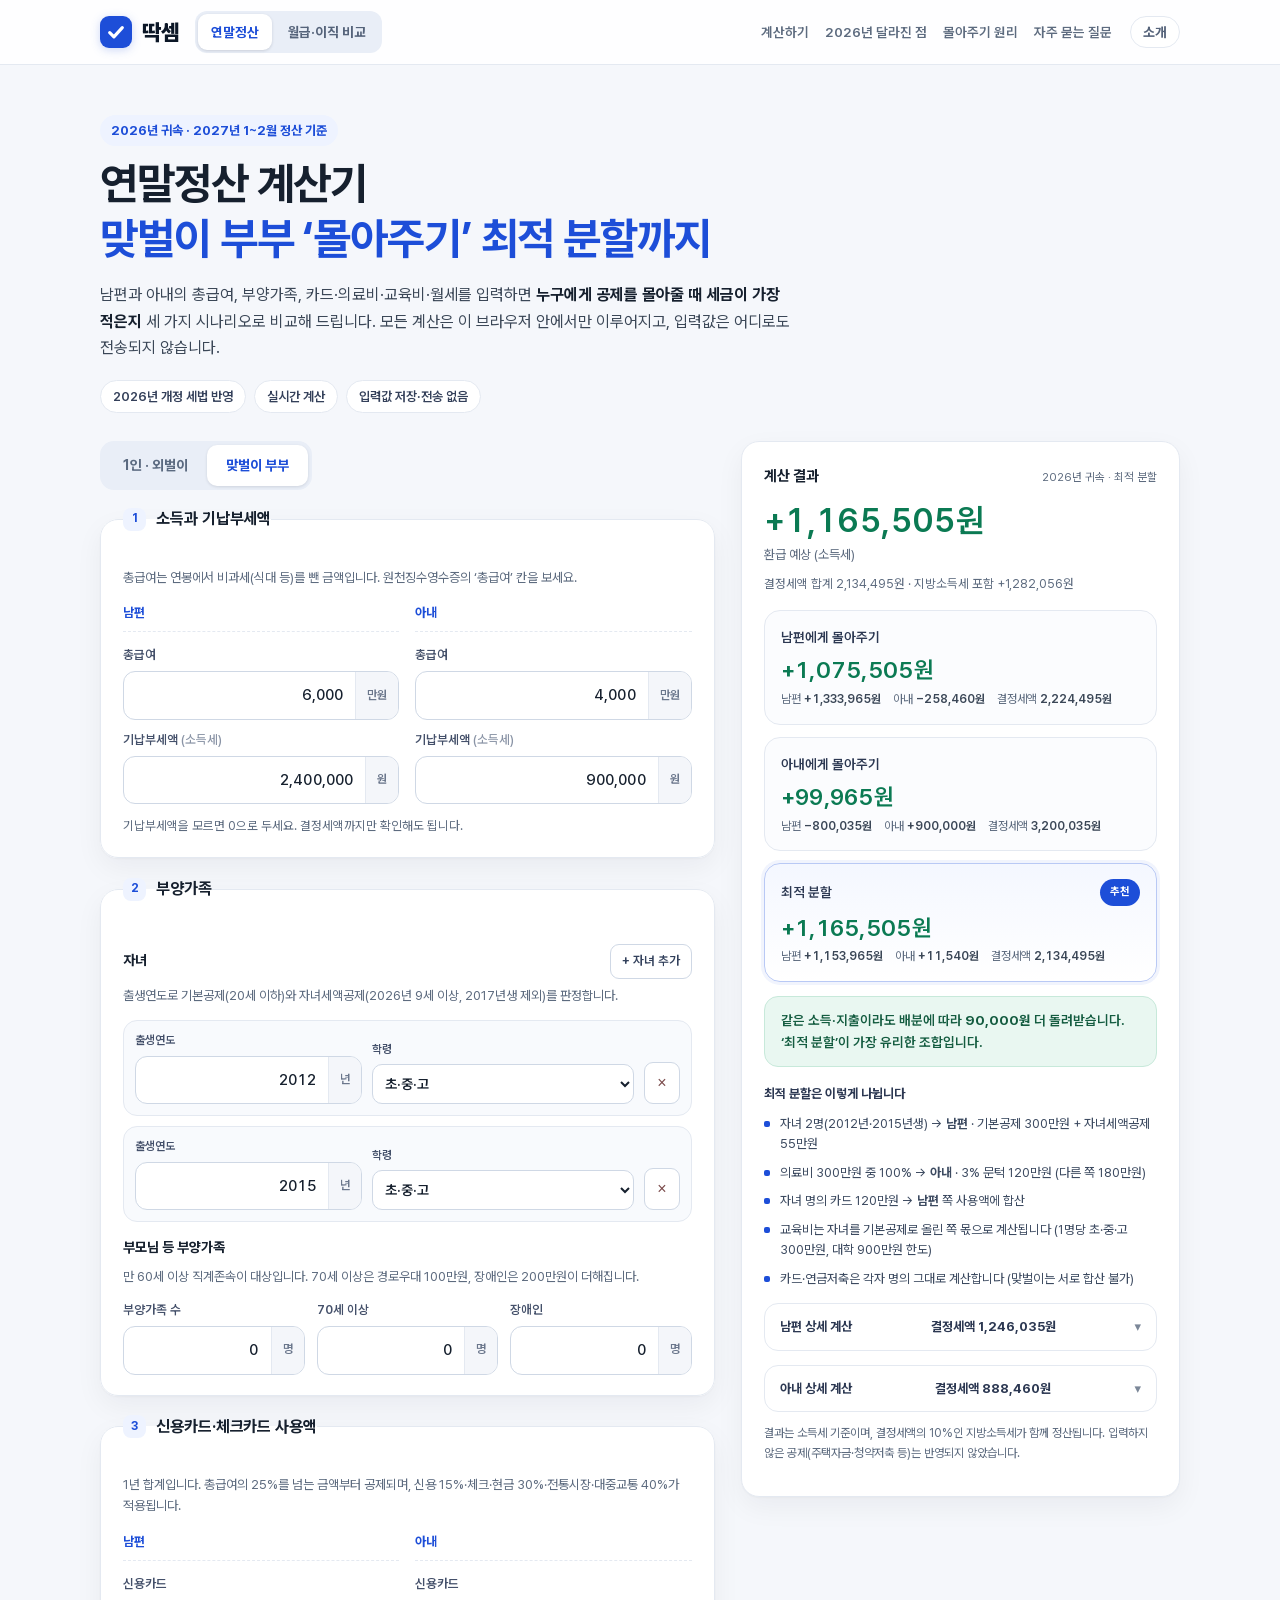
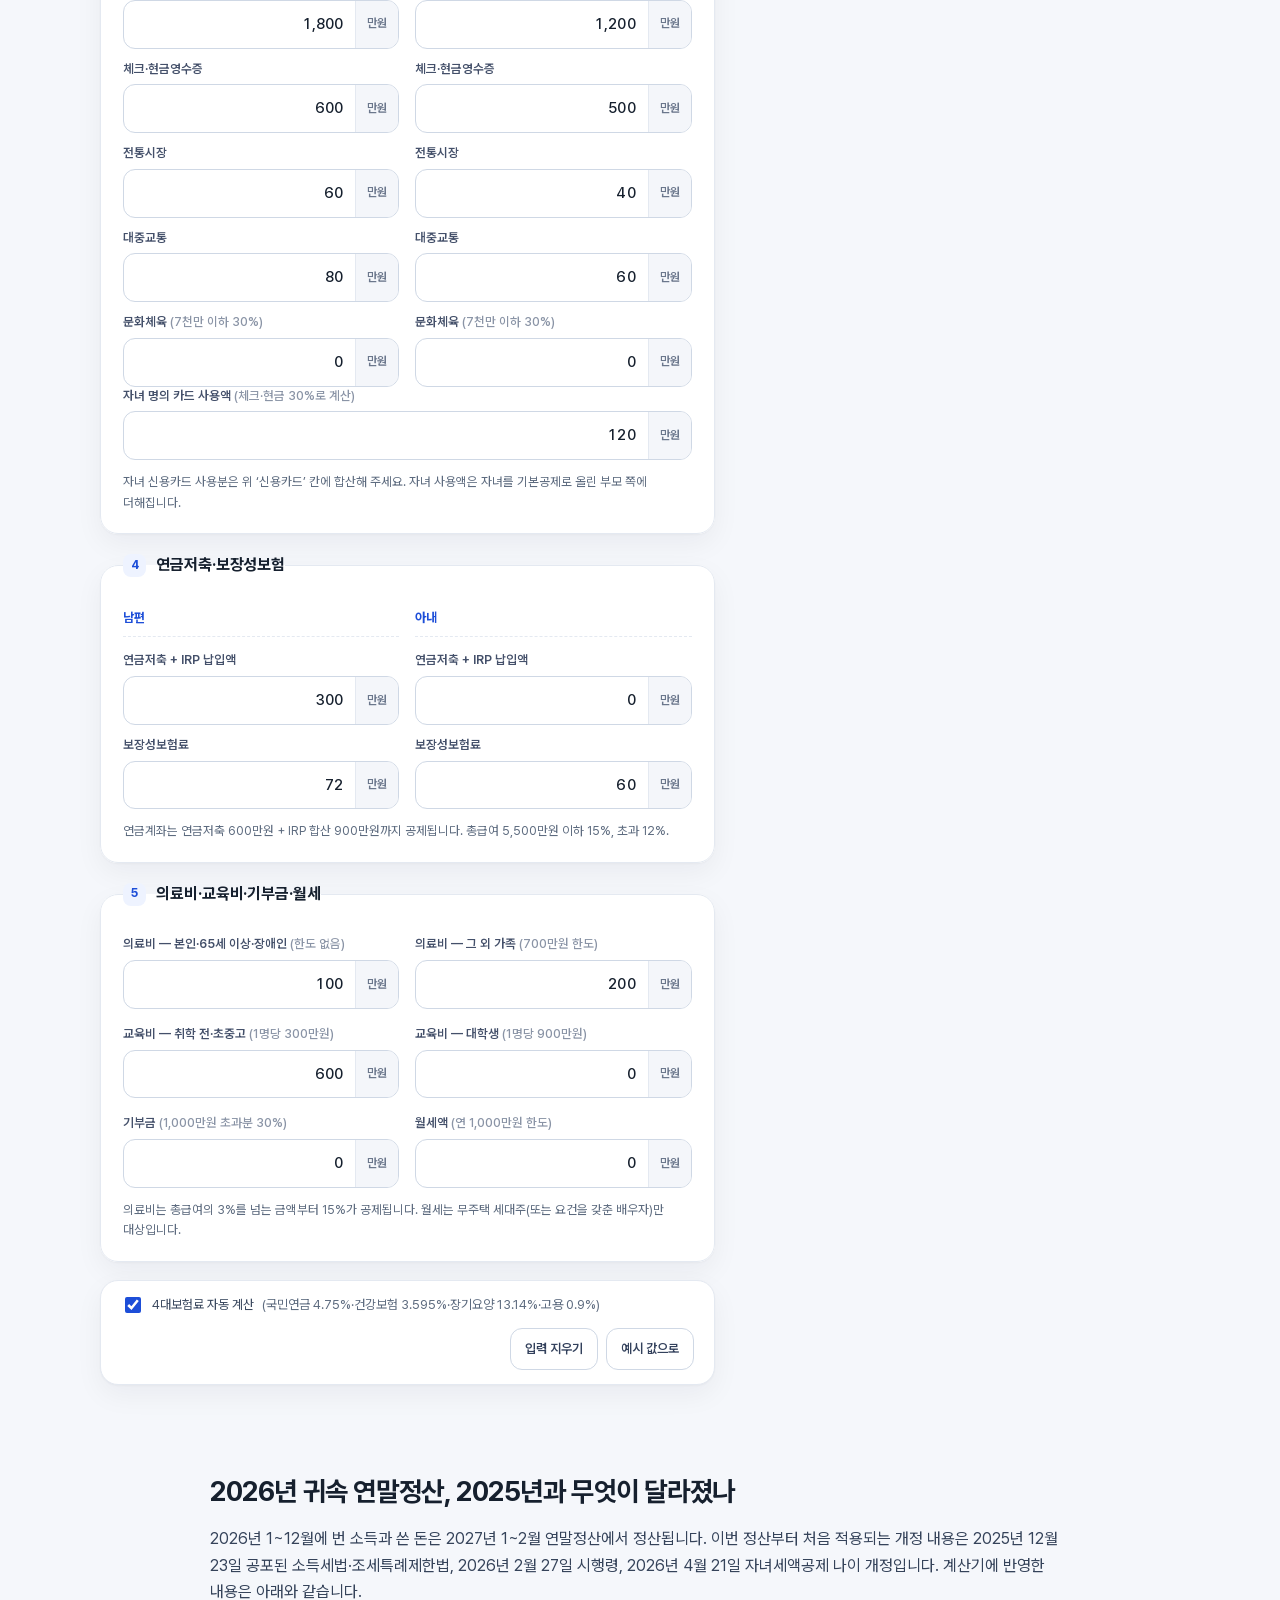
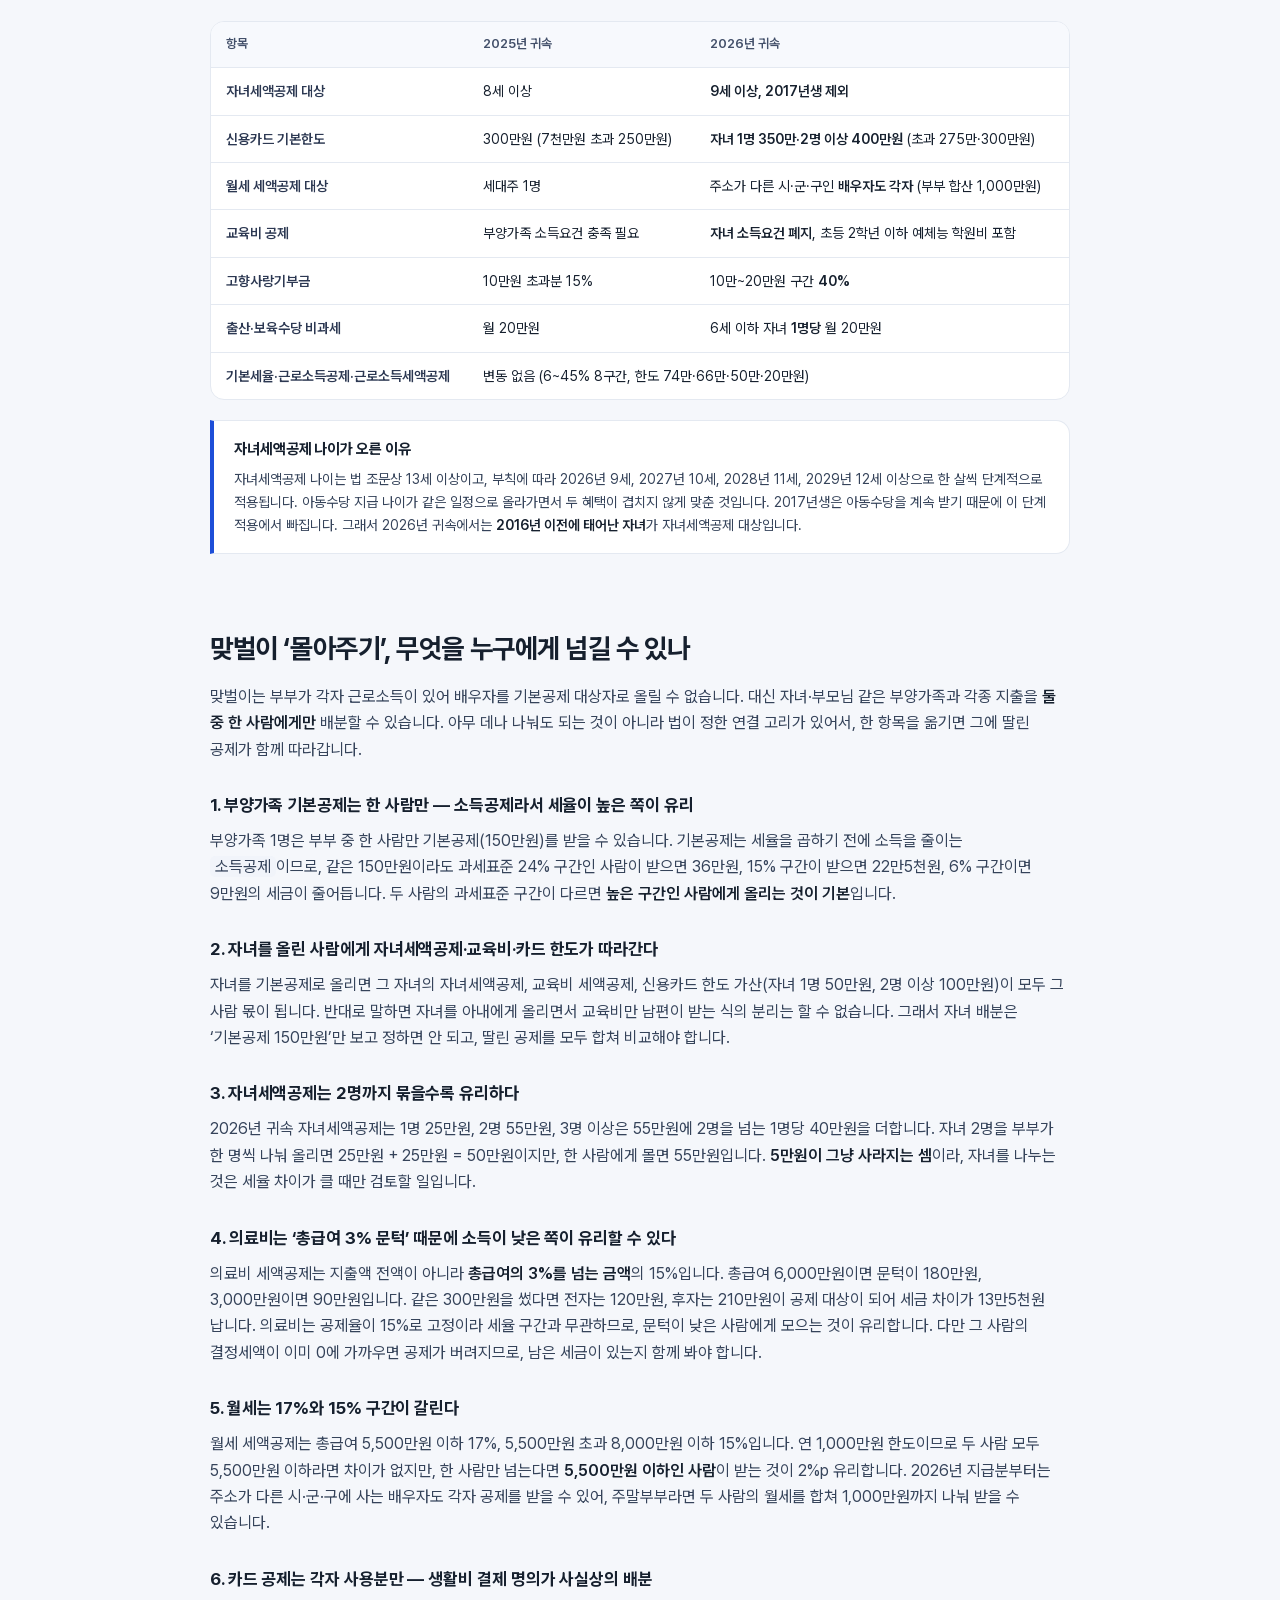
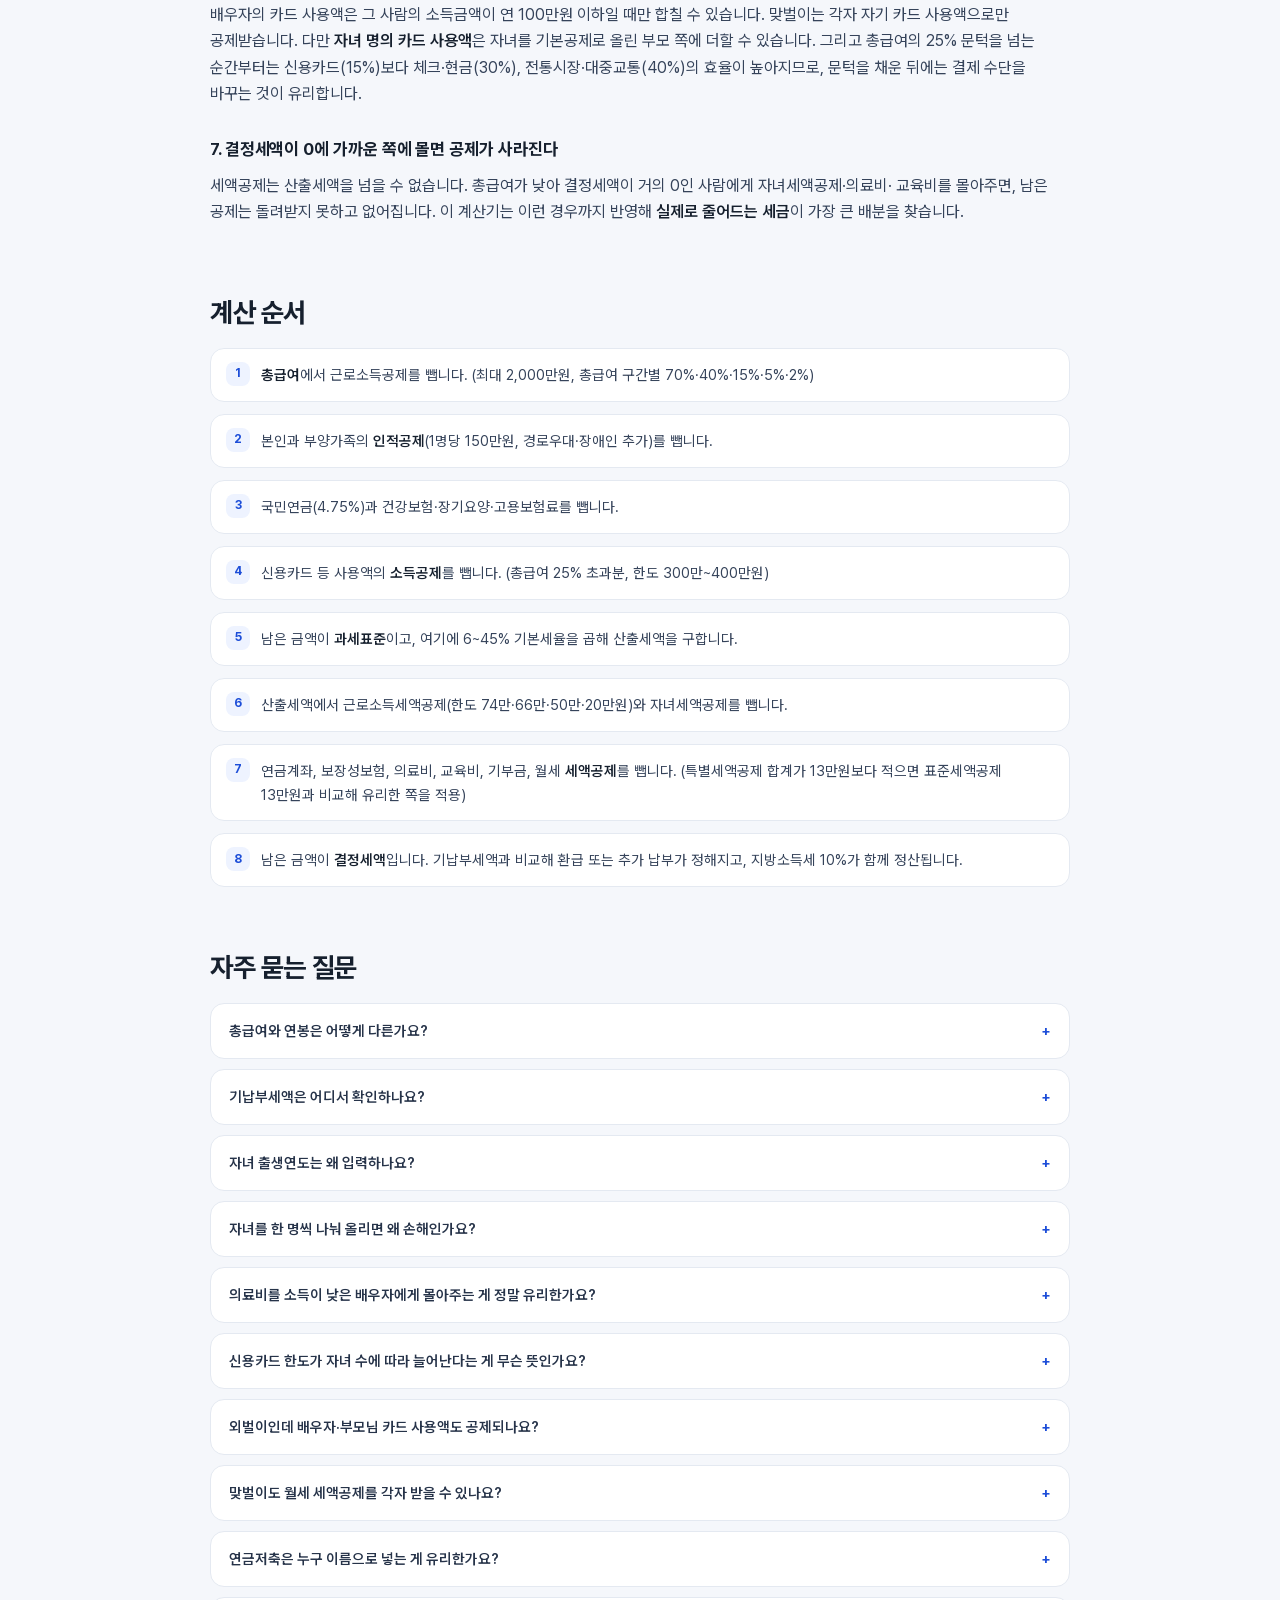
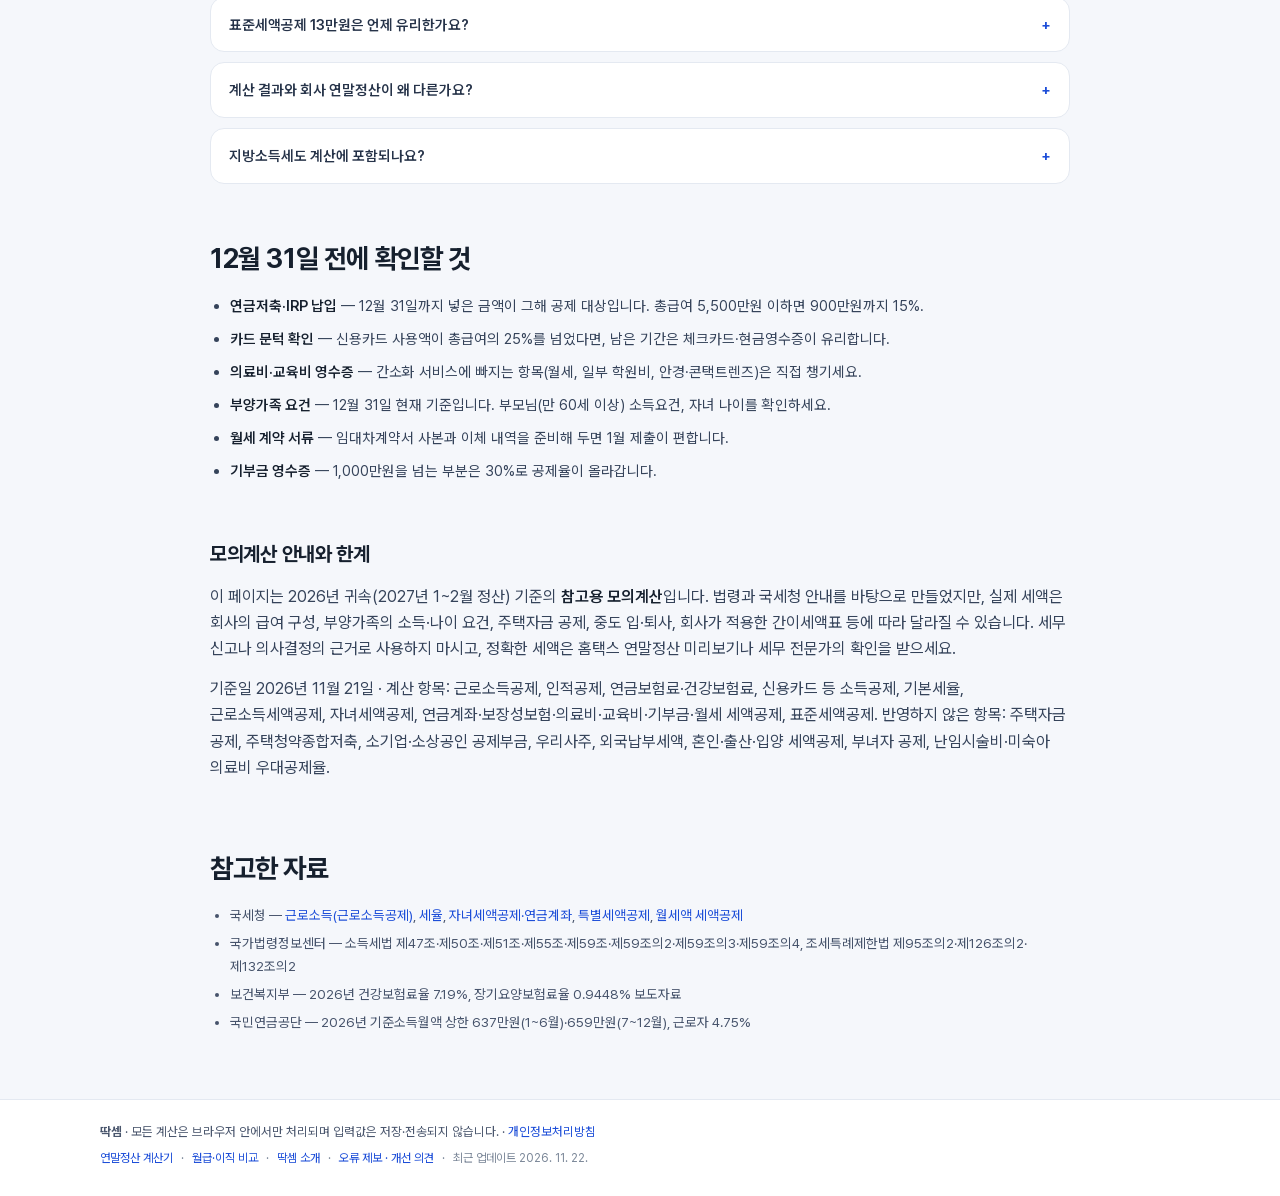
==== commit b9b4b6b9: "상단 헤더 우측에 딱셈 소개 링크 추가(모바일 포함)" ====
--- a/index.html
+++ b/index.html
@@ -44,12 +44,15 @@
         <a class="calc-tab" href="salary/">월급·이직 비교</a>
       </nav>
     </div>
-    <nav class="head-nav" aria-label="페이지 내 메뉴">
-      <a href="#calc">계산하기</a>
-      <a href="#changes">2026년 달라진 점</a>
-      <a href="#principle">몰아주기 원리</a>
-      <a href="#faq">자주 묻는 질문</a>
-    </nav>
+    <div class="head-right">
+      <nav class="head-nav" aria-label="페이지 내 메뉴">
+        <a href="#calc">계산하기</a>
+        <a href="#changes">2026년 달라진 점</a>
+        <a href="#principle">몰아주기 원리</a>
+        <a href="#faq">자주 묻는 질문</a>
+      </nav>
+      <a class="head-about" href="about/">소개</a>
+    </div>
   </div>
 </header>
 
--- a/styles.css
+++ b/styles.css
@@ -98,7 +98,20 @@
 .head-nav a { color: var(--muted); text-decoration: none; font-size: 13.5px; font-weight: 600; white-space: nowrap; }
 .head-nav a:hover { color: var(--brand); }
 .head-nav a[aria-current="page"] { color: var(--ink); }
-@media (max-width: 900px) { .head-nav { display: none; } }
+
+/* 상단 우측 '소개' 링크 — 계산기 탭과 구분되는 보조 링크, 모바일에서도 유지 */
+.head-right { display: flex; align-items: center; gap: 18px; flex: 0 0 auto; min-width: 0; }
+.head-about {
+  display: inline-flex; align-items: center; justify-content: center; flex: 0 0 auto;
+  padding: 6px 12px; border: 1px solid var(--line); border-radius: 999px;
+  font-size: 13.5px; font-weight: 700; letter-spacing: -.01em; line-height: 1.4;
+  color: #55637a; background: #fff; text-decoration: none; white-space: nowrap;
+  transition: color .15s, border-color .15s, background .15s;
+}
+.head-about:hover { color: var(--brand); border-color: rgba(29, 78, 216, .4); background: var(--brand-weak); }
+.head-about.is-active,
+.head-about[aria-current="page"] { color: var(--brand); border-color: rgba(29, 78, 216, .45); background: var(--brand-weak); }
+@media (max-width: 900px) { .head-nav { display: none; } .head-right { gap: 0; } }
 @media (max-width: 560px) {
   .head-inner { height: 58px; gap: 8px; }
   .head-left { gap: 8px; }
@@ -106,6 +119,7 @@
   .brand-mark { width: 28px; height: 28px; border-radius: 9px; }
   .brand-text { font-size: 19px; letter-spacing: -.02em; }
   .calc-tab { padding: 6px 9px; font-size: 12.5px; }
+  .head-about { padding: 5px 10px; font-size: 12.5px; }
 }
 @media (max-width: 360px) {
   .head-inner { gap: 6px; }
@@ -113,7 +127,8 @@
   .brand { gap: 5px; }
   .brand-mark { width: 26px; height: 26px; border-radius: 8px; }
   .brand-text { font-size: 18px; }
-  .calc-tab { padding: 6px 7px; font-size: 12px; }
+  .calc-tab { padding: 5px 6px; font-size: 12px; }
+  .head-about { padding: 5px 8px; font-size: 12px; }
 }
 
 /* ---------- hero ---------- */
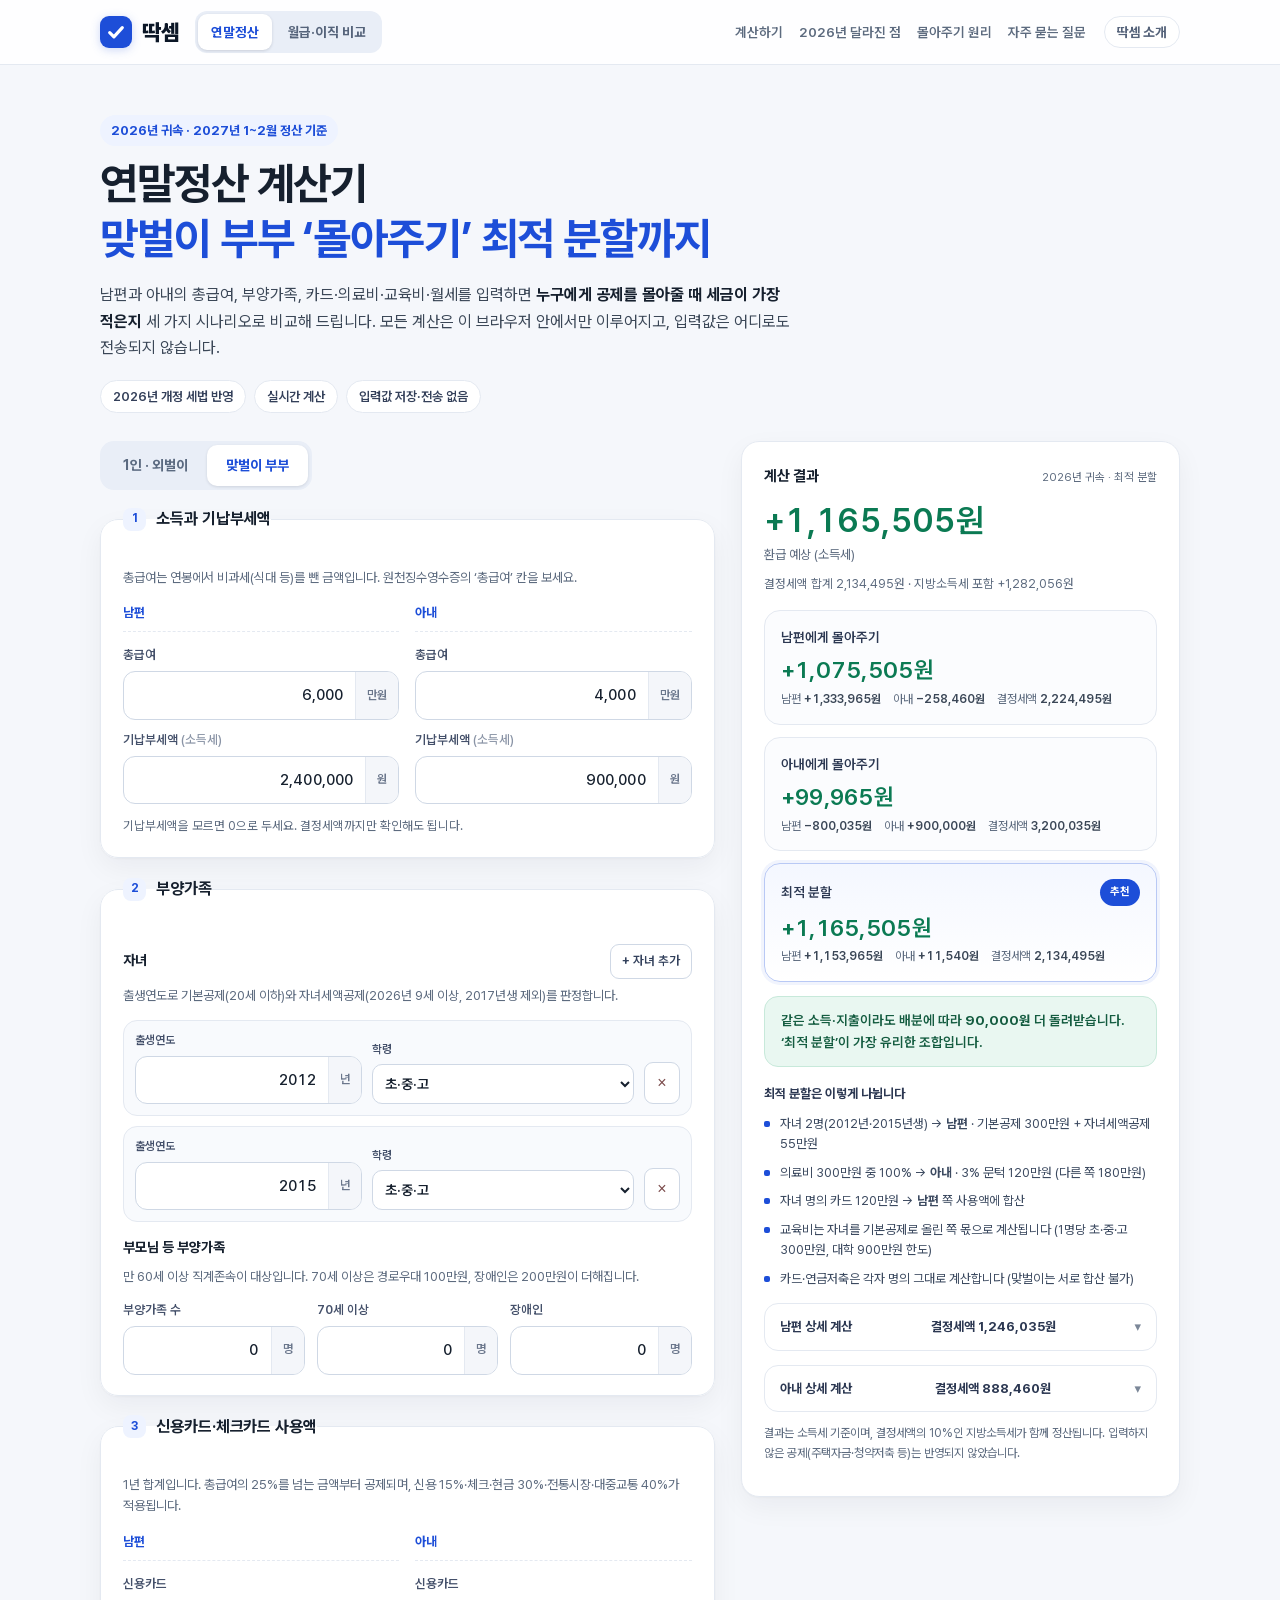
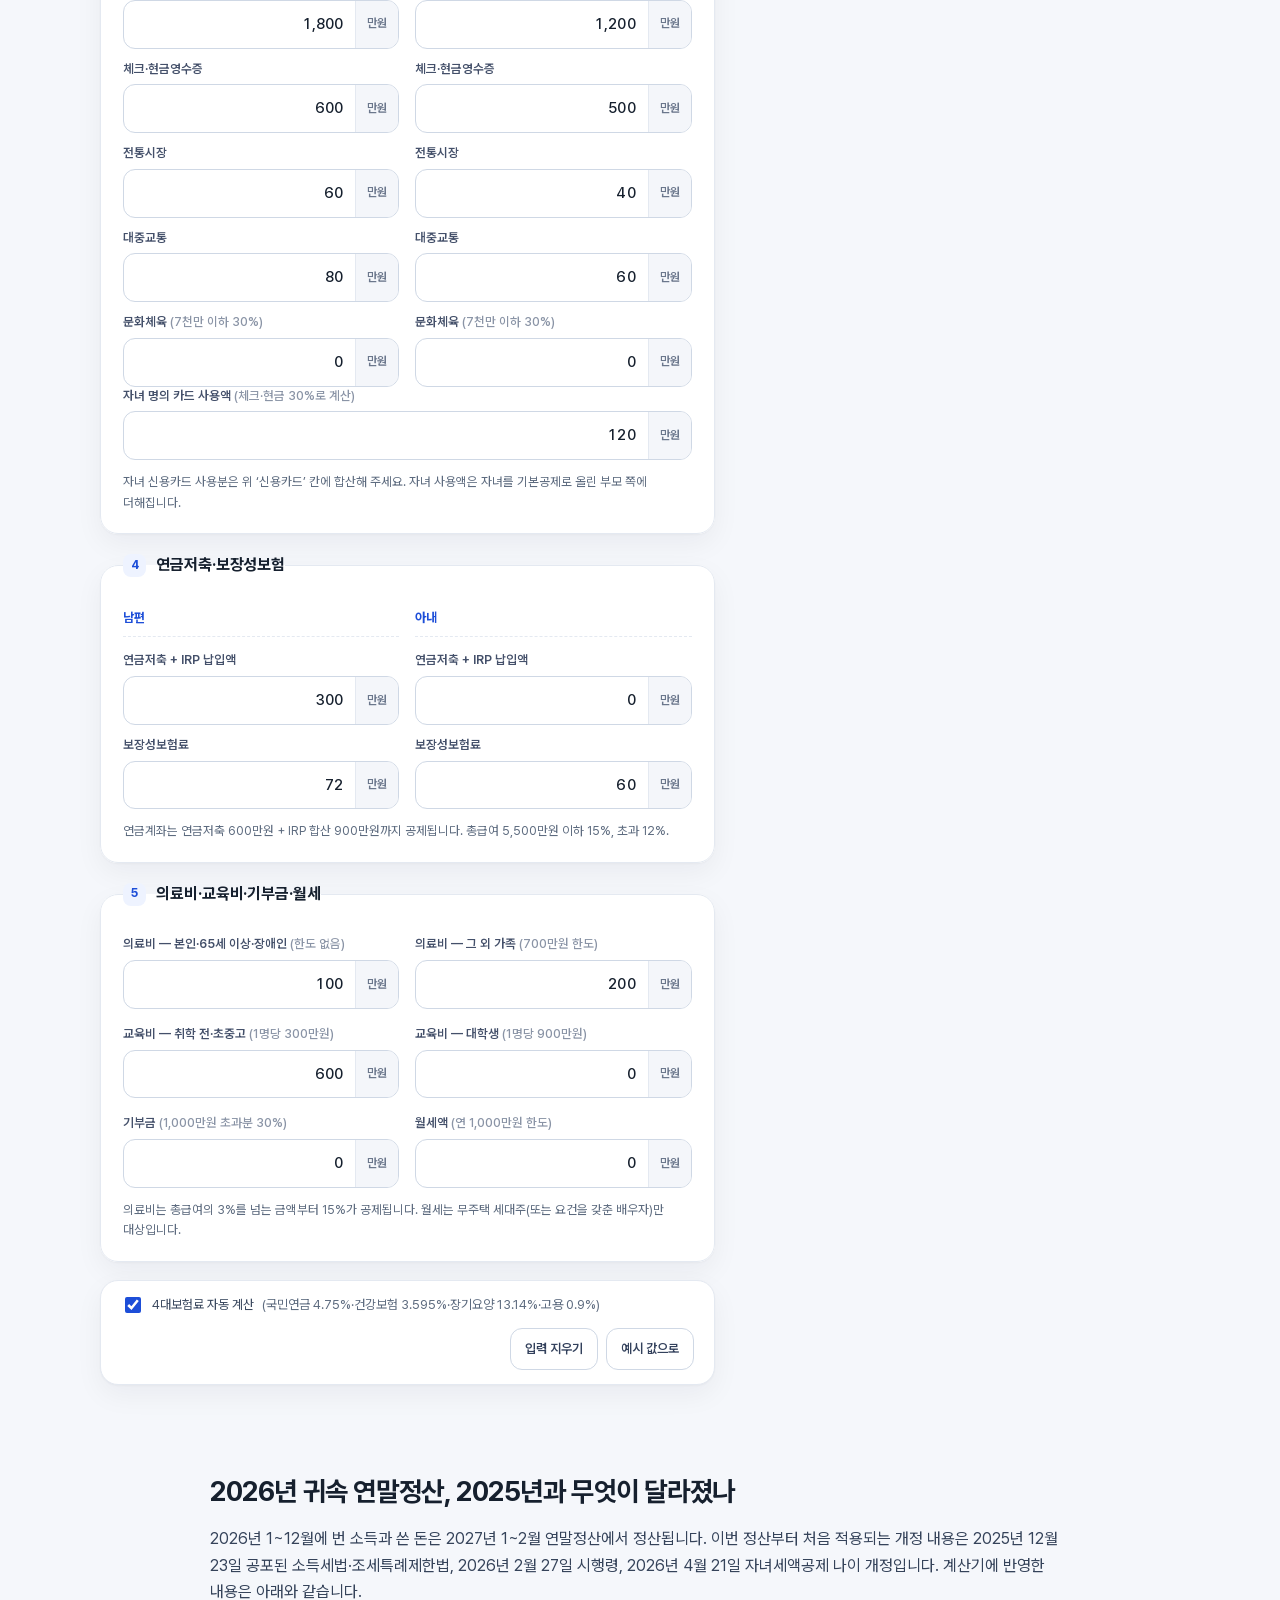
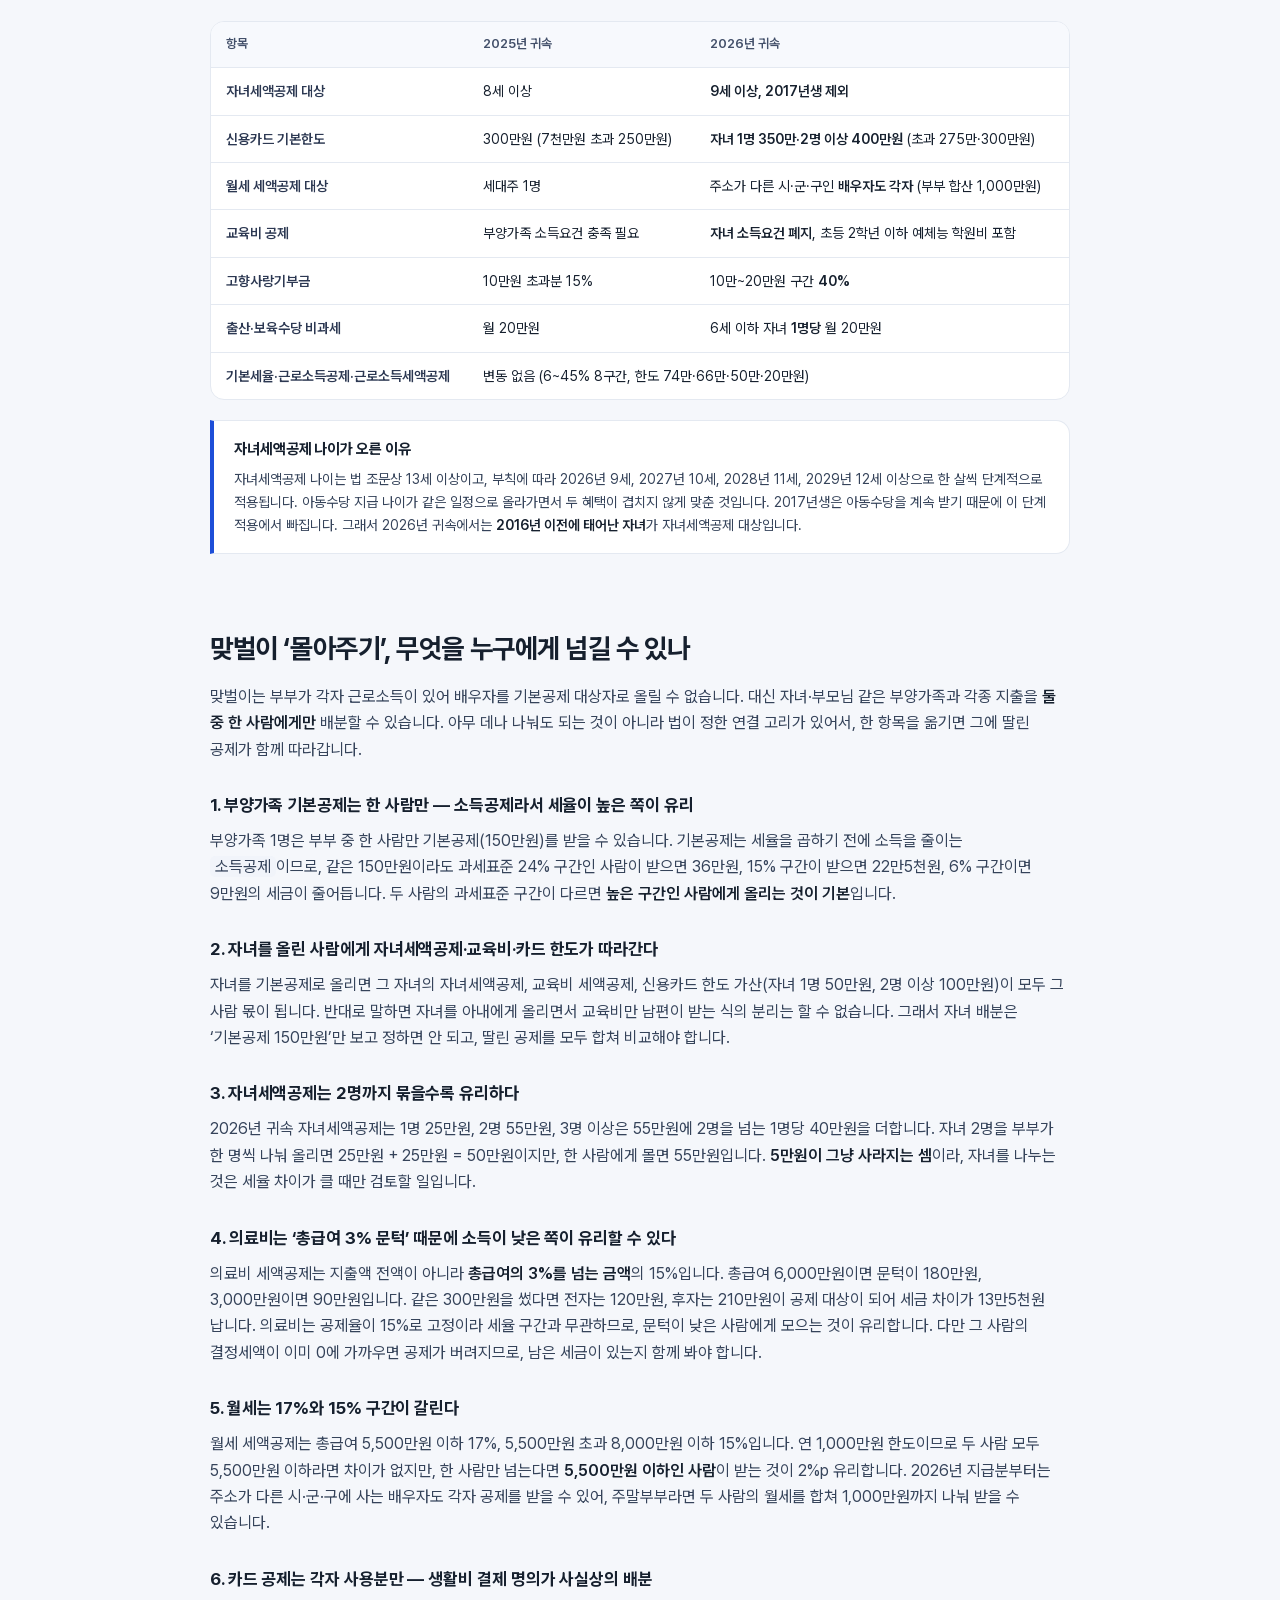
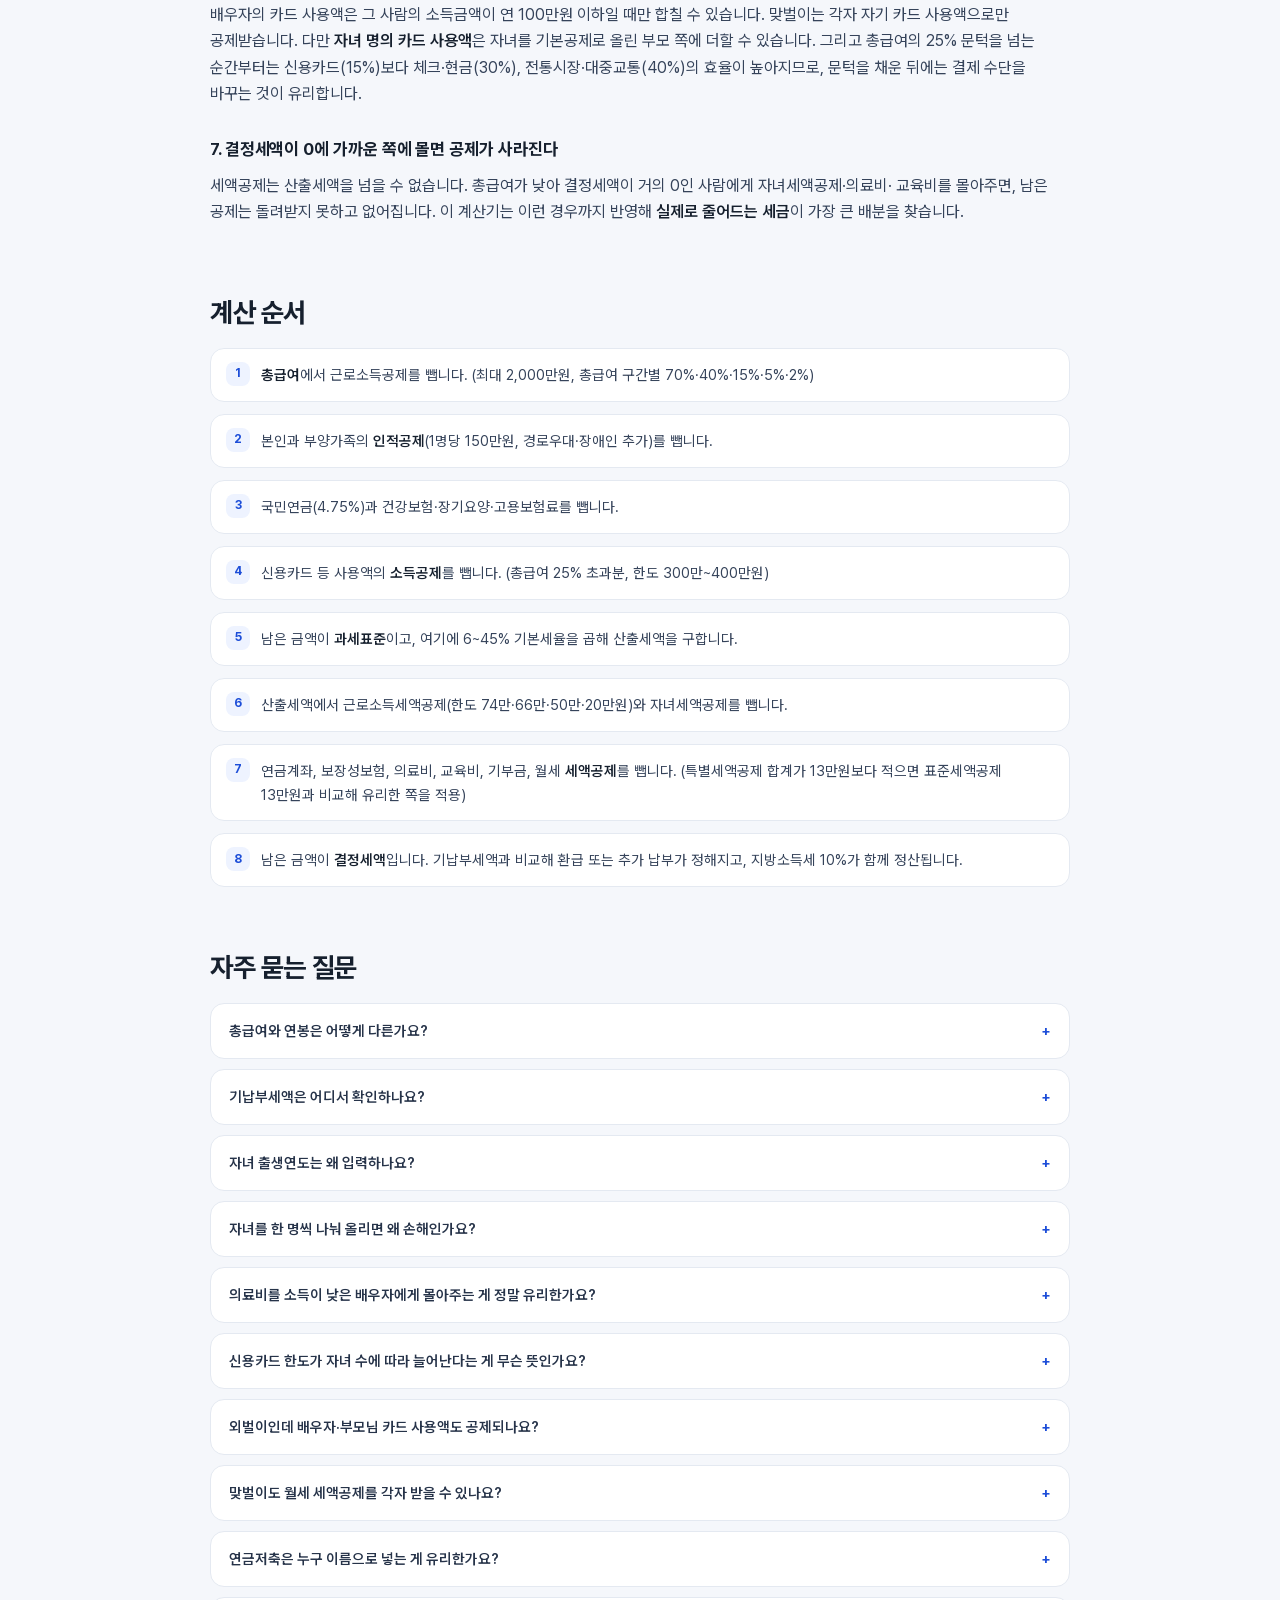
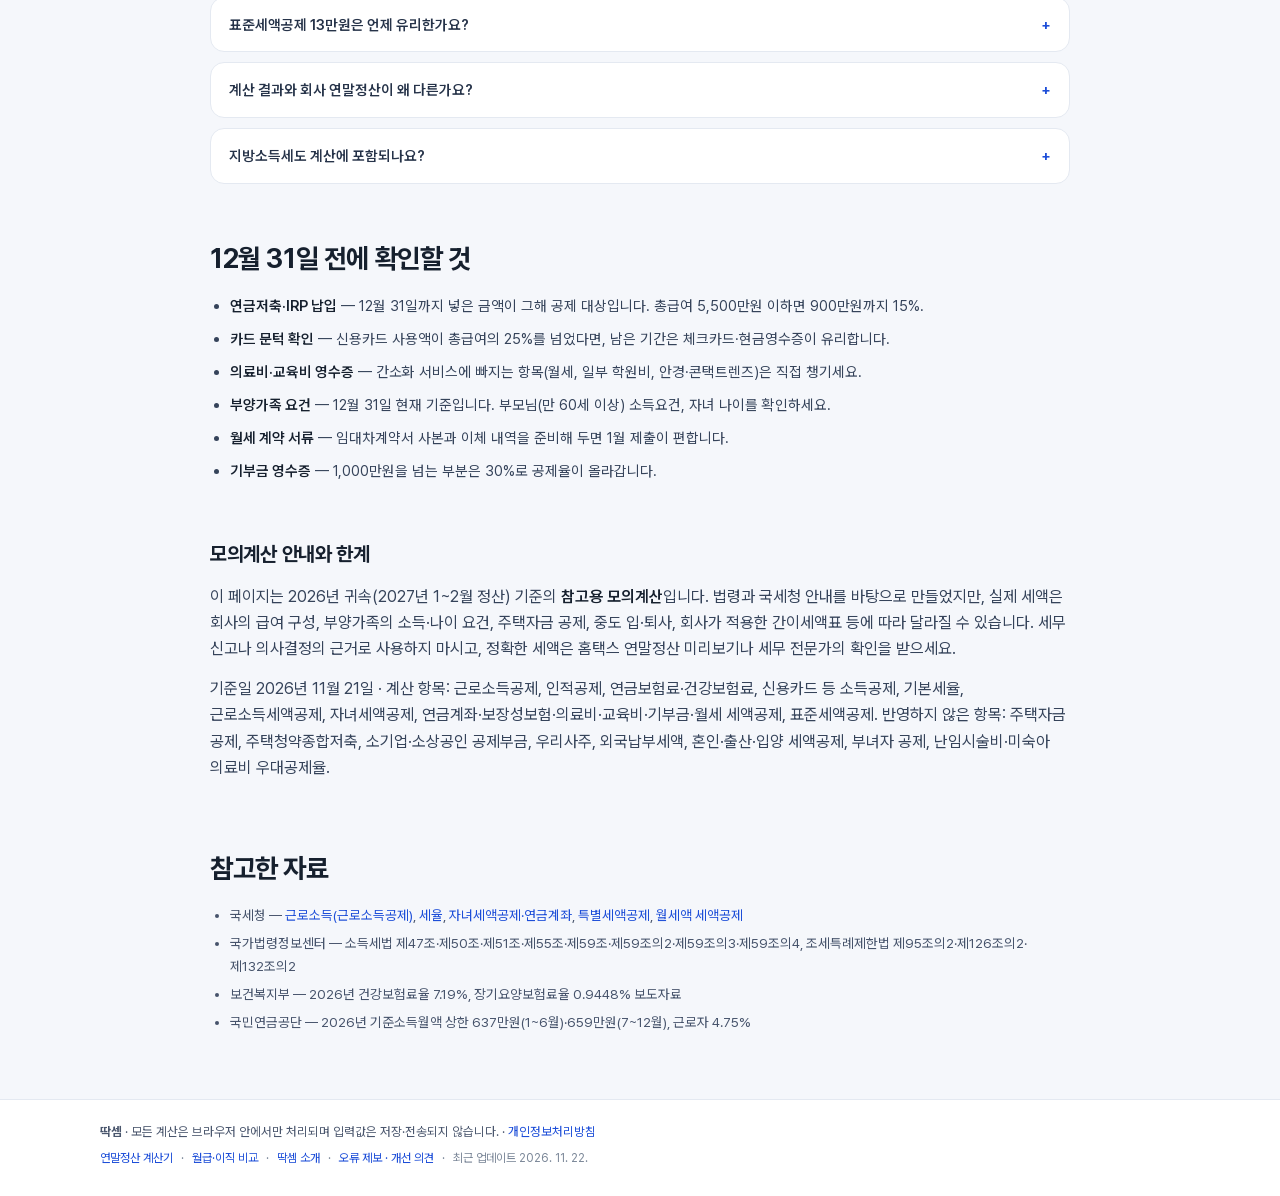
==== commit 18b4c972: "상단 '딱셈 소개' 표기 개선 및 오류 제보 구글 폼 연동" ====
--- a/index.html
+++ b/index.html
@@ -51,7 +51,7 @@
         <a href="#principle">몰아주기 원리</a>
         <a href="#faq">자주 묻는 질문</a>
       </nav>
-      <a class="head-about" href="about/">소개</a>
+      <a class="head-about" href="about/">딱셈 소개</a>
     </div>
   </div>
 </header>
@@ -505,7 +505,7 @@
 <footer class="site-foot">
   <div class="wrap">
     <p class="foot-note"><strong>딱셈</strong> · 모든 계산은 브라우저 안에서만 처리되며 입력값은 저장·전송되지 않습니다. · <a href="privacy/">개인정보처리방침</a></p>
-    <p class="foot-links"><a href="./">연말정산 계산기</a><span>·</span><a href="salary/">월급·이직 비교</a><span>·</span><a href="about/">딱셈 소개</a><span>·</span><a href="https://github.com/namoons/namoons.github.io/issues/new" target="_blank" rel="noopener">오류 제보 · 개선 의견</a><span>·</span>최근 업데이트 2026. 11. 22.</p>
+    <p class="foot-links"><a href="./">연말정산 계산기</a><span>·</span><a href="salary/">월급·이직 비교</a><span>·</span><a href="about/">딱셈 소개</a><span>·</span><a href="https://docs.google.com/forms/d/e/1FAIpQLSdM2LkD_MTW02ze4NGLR78Rl7Qn0htY8W3W7yBpHonKxBE9bA/viewform" target="_blank" rel="noopener">오류 제보 · 개선 의견</a><span>·</span>최근 업데이트 2026. 11. 22.</p>
   </div>
 </footer>
 
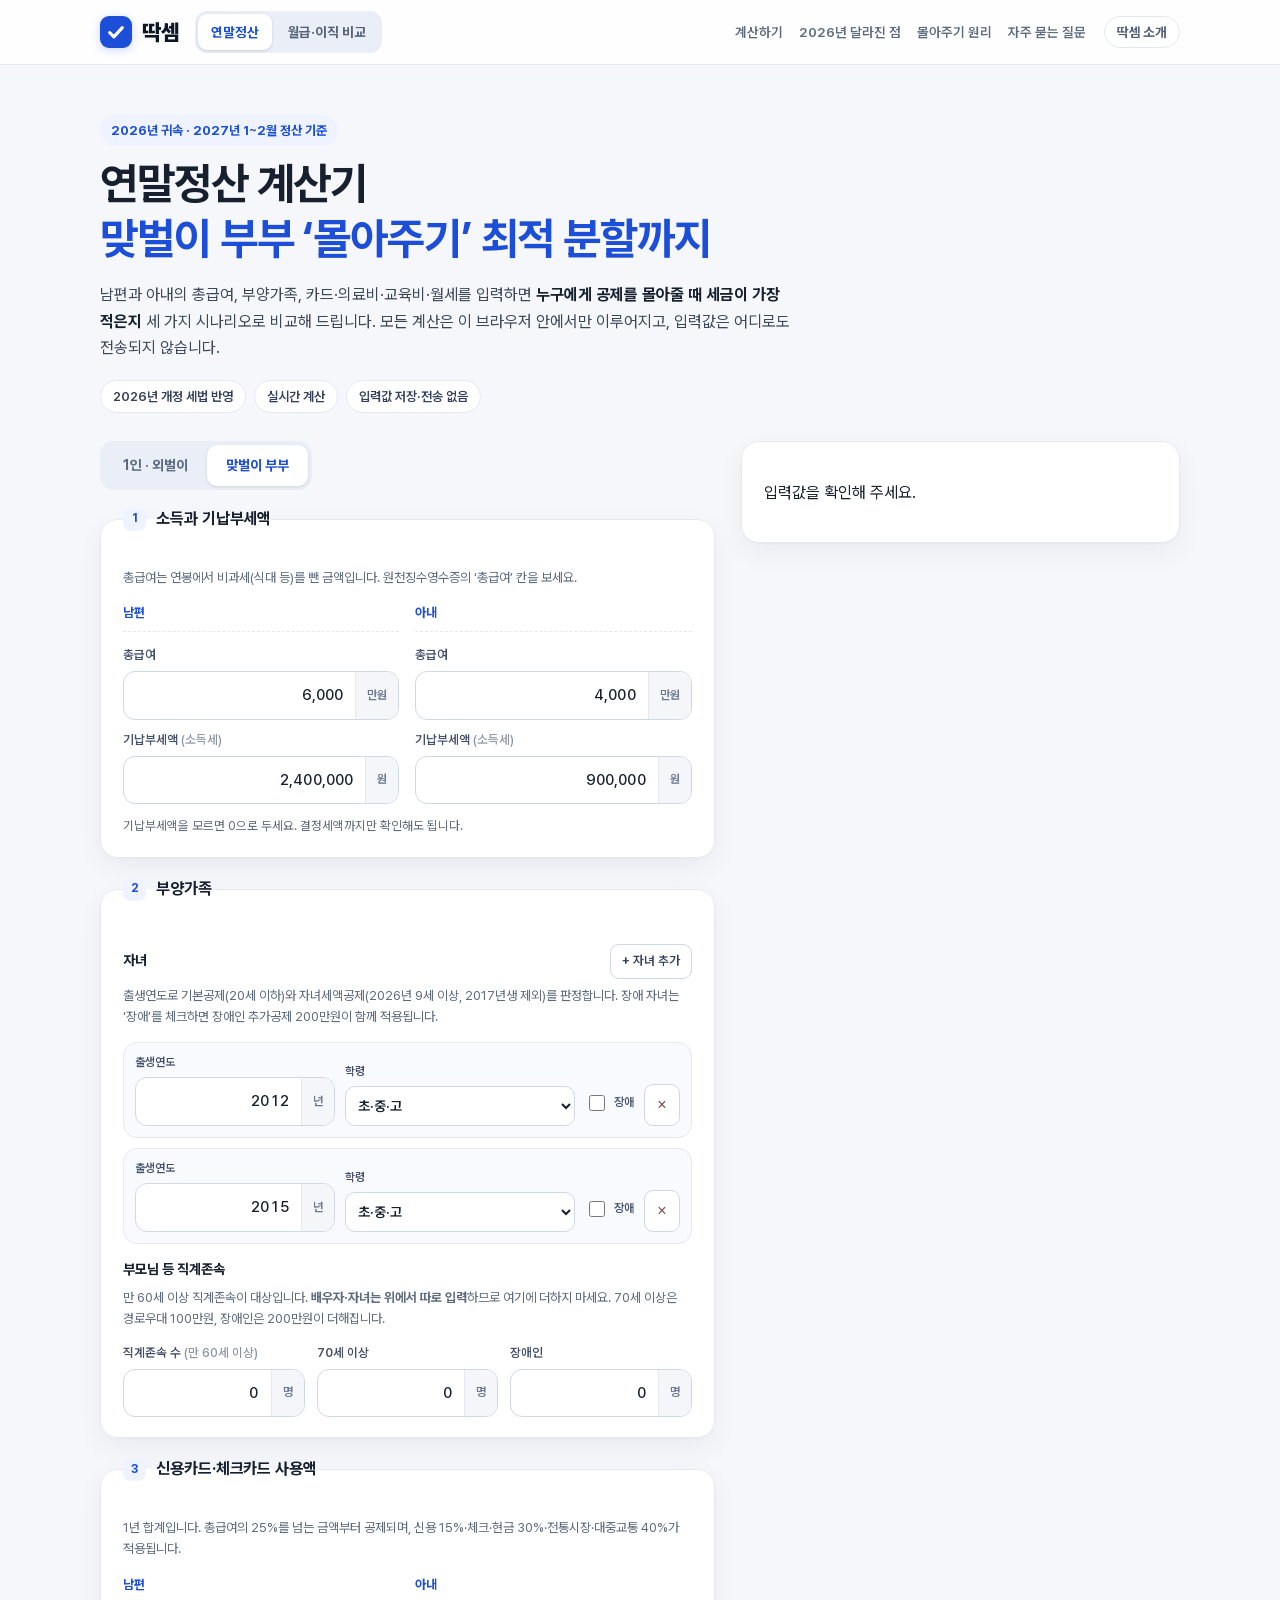
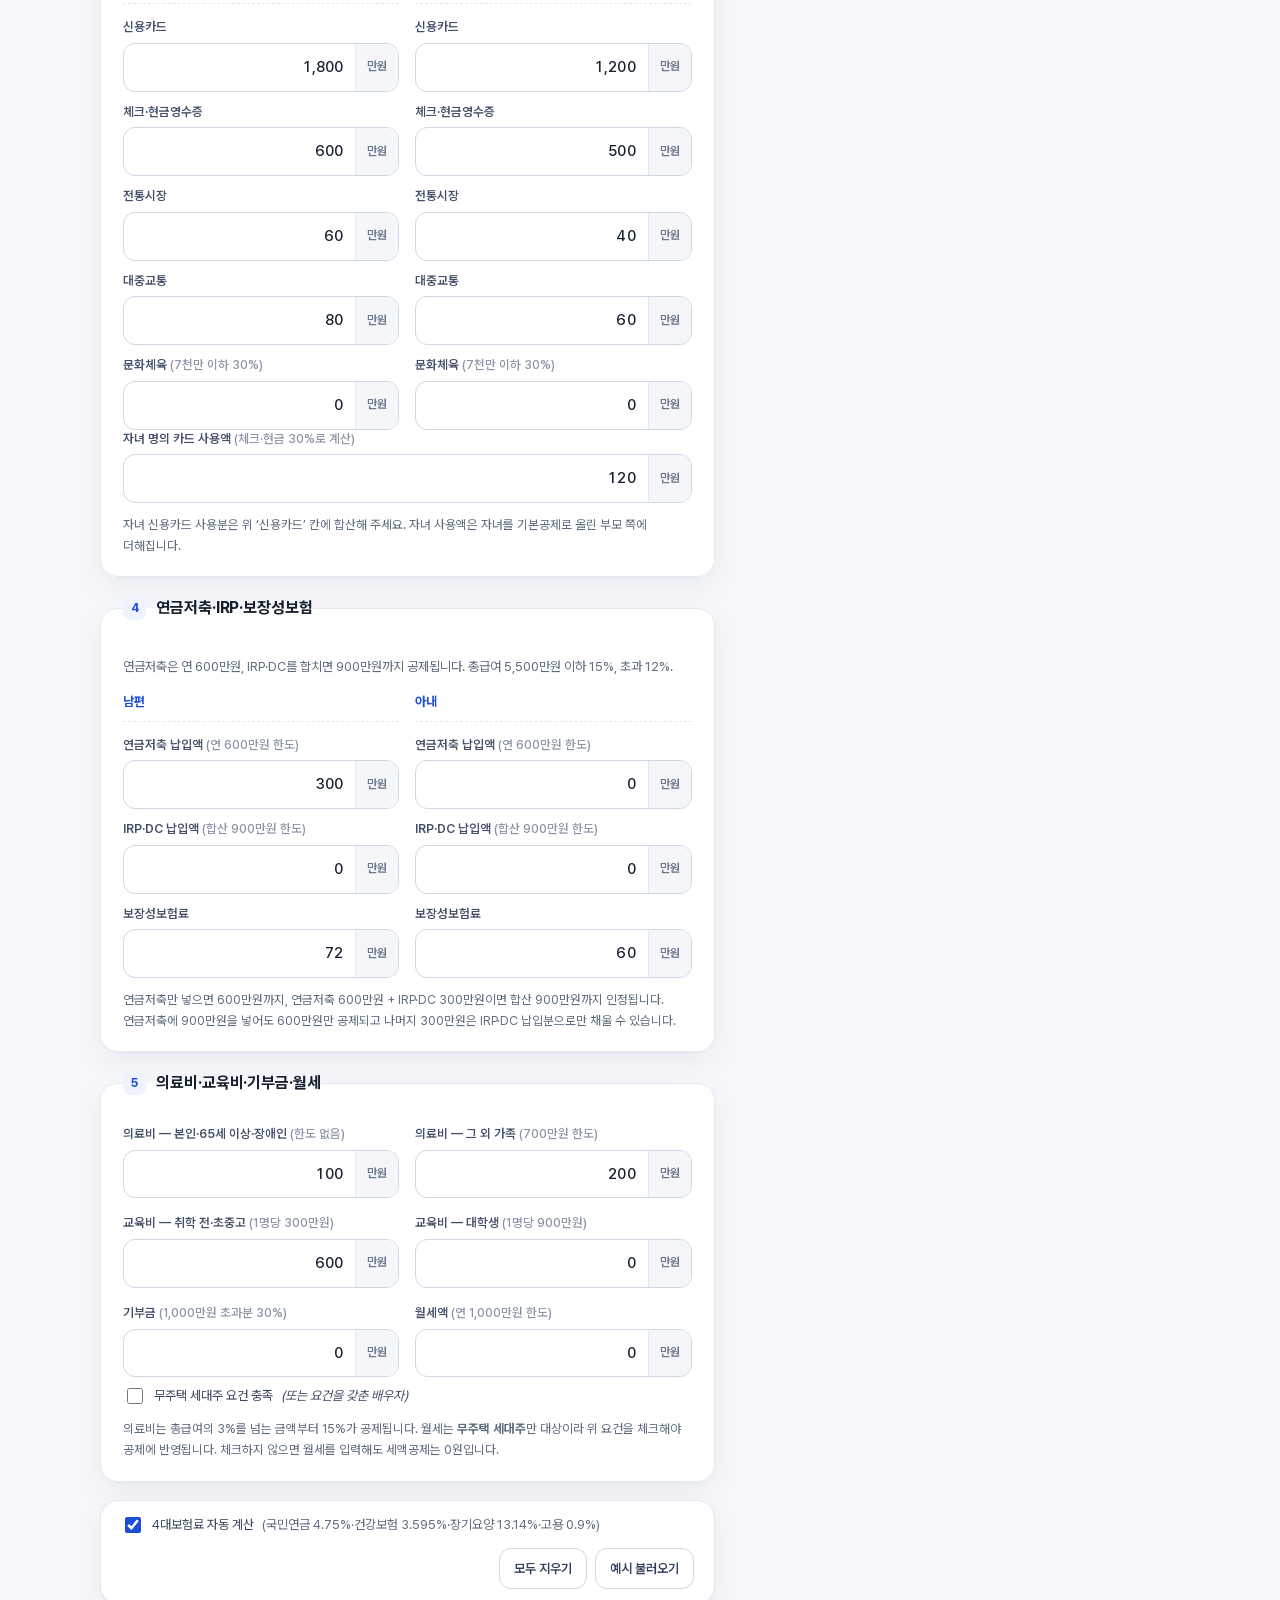
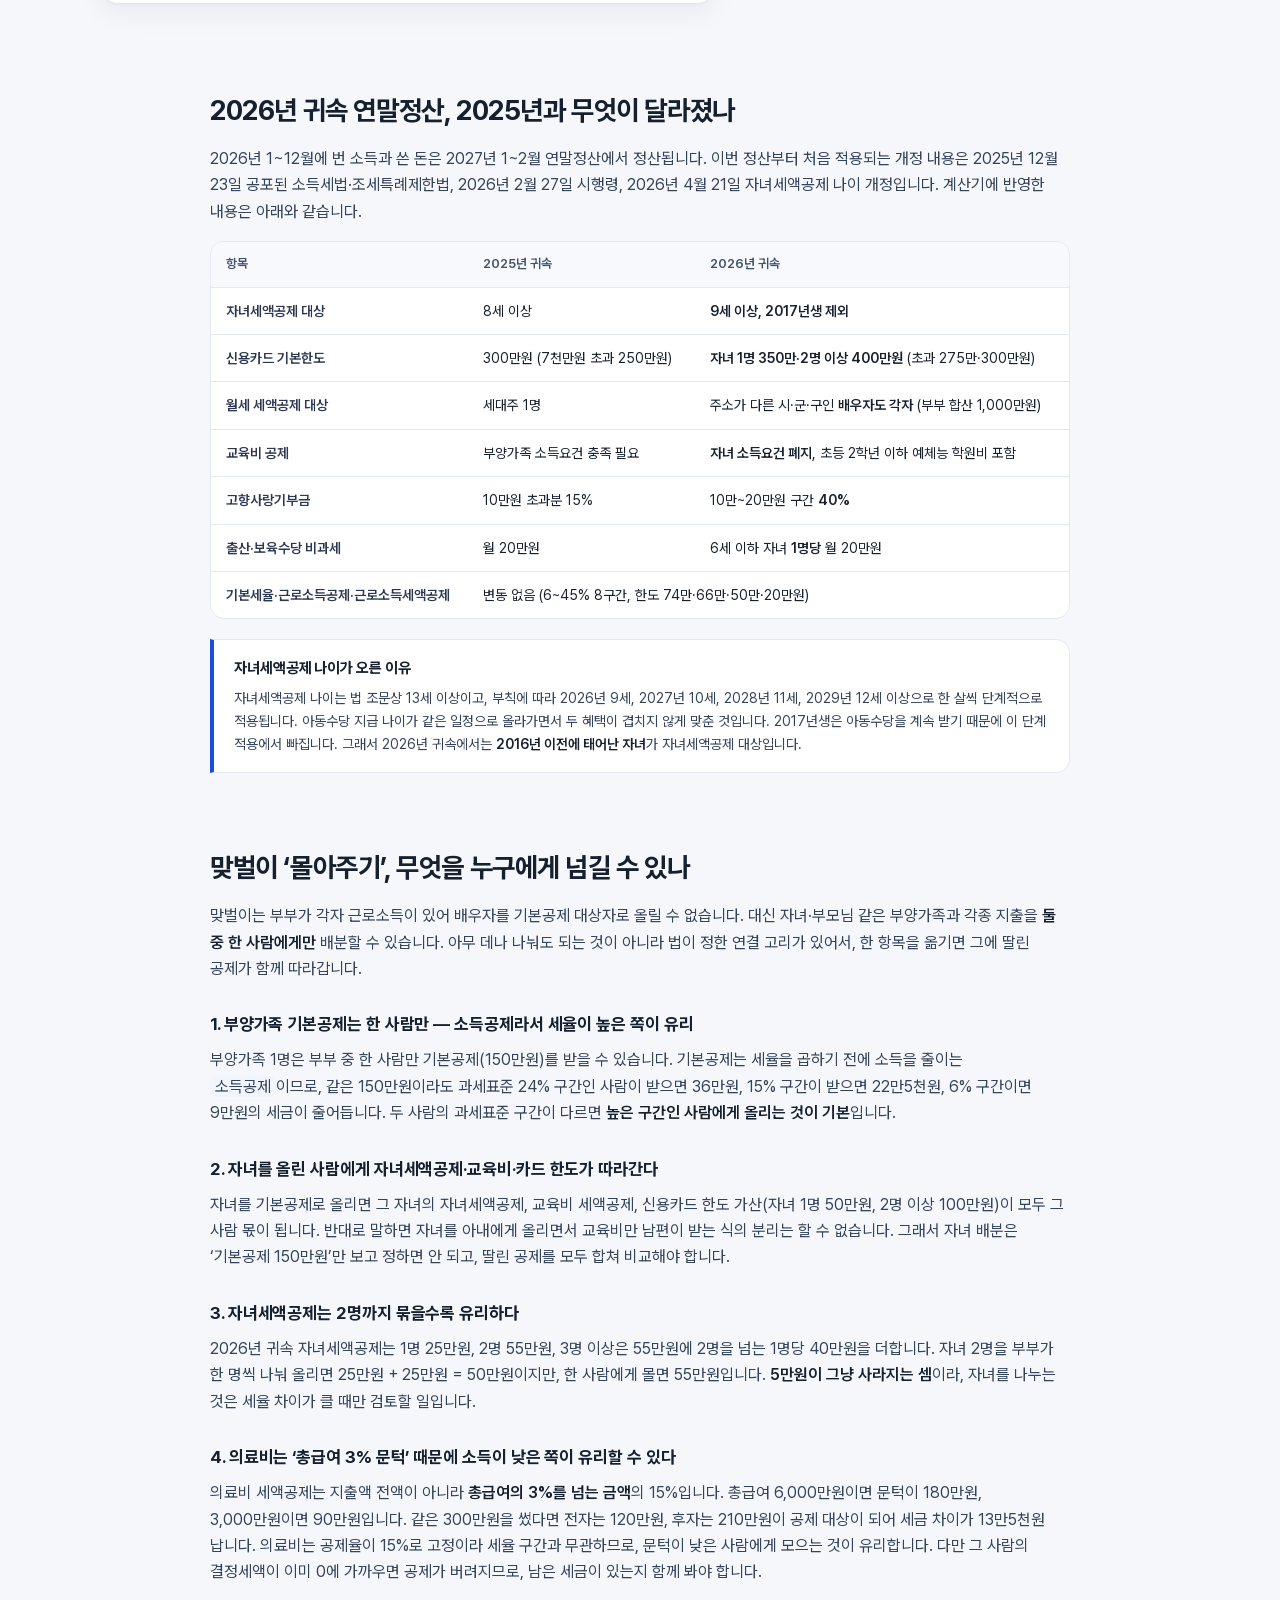
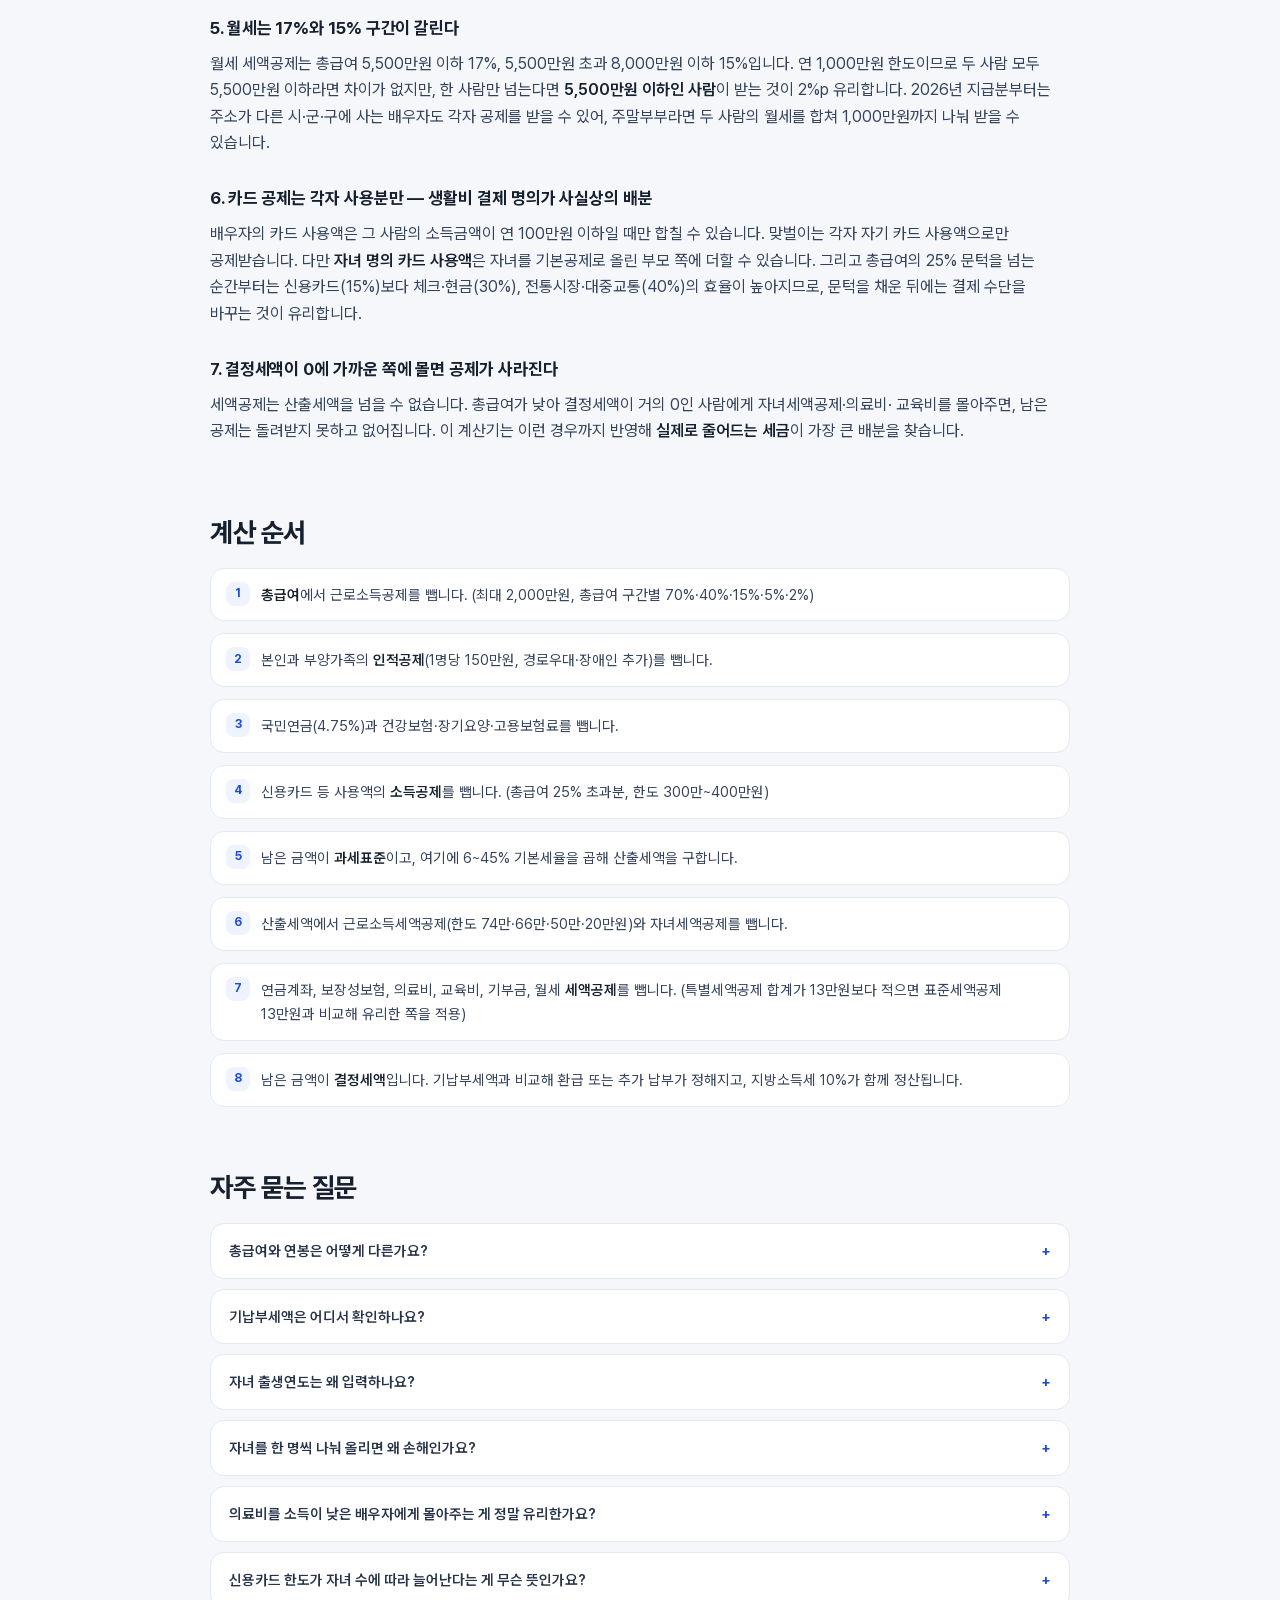
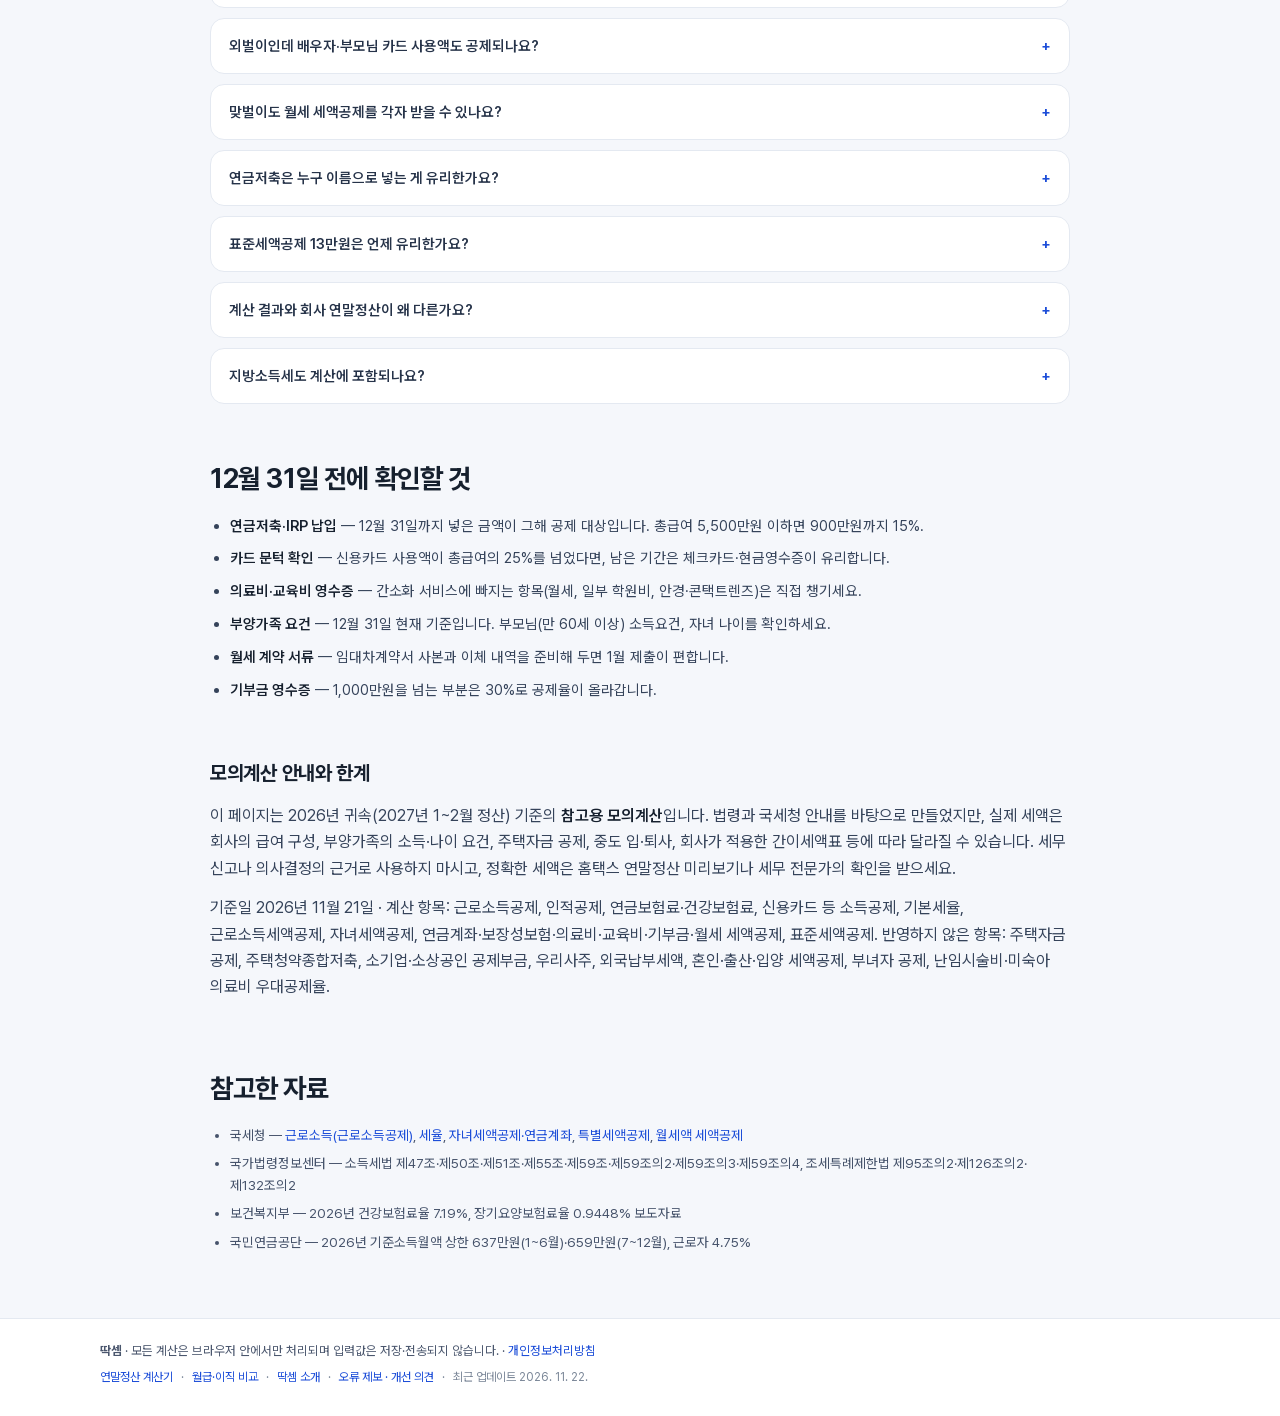
==== commit cb3312c3: "P0 감사 13건 수정: 예시·빈 상태·단위 가드·연금저축 600/900 분리·장애 자녀·월세 요건·퇴직금 포함·자녀세액공제 기준·비과세 항목 분리 - 연말정산: 첫 진입 예시 배" ====
--- a/index.html
+++ b/index.html
@@ -120,16 +120,16 @@
               <h3>자녀</h3>
               <button type="button" id="addChild" class="btn-mini">+ 자녀 추가</button>
             </div>
-            <p class="card-help">출생연도로 기본공제(20세 이하)와 자녀세액공제(2026년 9세 이상, 2017년생 제외)를 판정합니다.</p>
+            <p class="card-help">출생연도로 기본공제(20세 이하)와 자녀세액공제(2026년 9세 이상, 2017년생 제외)를 판정합니다. 장애 자녀는 ‘장애’를 체크하면 장애인 추가공제 200만원이 함께 적용됩니다.</p>
             <div id="children" class="children"></div>
           </div>
 
           <div class="sub-block">
-            <h3>부모님 등 부양가족</h3>
-            <p class="card-help">만 60세 이상 직계존속이 대상입니다. 70세 이상은 경로우대 100만원, 장애인은 200만원이 더해집니다.</p>
+            <h3>부모님 등 직계존속</h3>
+            <p class="card-help">만 60세 이상 직계존속이 대상입니다. <strong>배우자·자녀는 위에서 따로 입력</strong>하므로 여기에 더하지 마세요. 70세 이상은 경로우대 100만원, 장애인은 200만원이 더해집니다.</p>
             <div class="grid-3">
               <label class="field">
-                <span class="field-label">부양가족 수</span>
+                <span class="field-label">직계존속 수 <em>(만 60세 이상)</em></span>
                 <span class="input-wrap"><input id="pCount" type="text" inputmode="numeric" value="0"><span class="unit">명</span></span>
               </label>
               <label class="field">
@@ -194,20 +194,23 @@
 
         <!-- 연금·보험 -->
         <fieldset class="card">
-          <legend class="card-title"><span class="step">4</span> 연금저축·보장성보험</legend>
+          <legend class="card-title"><span class="step">4</span> 연금저축·IRP·보장성보험</legend>
+          <p class="card-help">연금저축은 연 600만원, IRP·DC를 합치면 900만원까지 공제됩니다. 총급여 5,500만원 이하 15%, 초과 12%.</p>
           <div class="grid-2 pair-grid">
             <div class="person-col">
               <h3 class="person-name" id="hPensionName">남편</h3>
-              <label class="field"><span class="field-label">연금저축 + IRP 납입액</span><span class="input-wrap"><input id="hPension" type="text" inputmode="numeric" value="300"><span class="unit">만원</span></span></label>
+              <label class="field"><span class="field-label">연금저축 납입액 <em>(연 600만원 한도)</em></span><span class="input-wrap"><input id="hPensionSaving" type="text" inputmode="numeric" value="300"><span class="unit">만원</span></span></label>
+              <label class="field"><span class="field-label">IRP·DC 납입액 <em>(합산 900만원 한도)</em></span><span class="input-wrap"><input id="hIrp" type="text" inputmode="numeric" value="0"><span class="unit">만원</span></span></label>
               <label class="field"><span class="field-label">보장성보험료</span><span class="input-wrap"><input id="hInsurance" type="text" inputmode="numeric" value="72"><span class="unit">만원</span></span></label>
             </div>
             <div class="person-col" id="wifePensionCol">
               <h3 class="person-name">아내</h3>
-              <label class="field"><span class="field-label">연금저축 + IRP 납입액</span><span class="input-wrap"><input id="wPension" type="text" inputmode="numeric" value="0"><span class="unit">만원</span></span></label>
+              <label class="field"><span class="field-label">연금저축 납입액 <em>(연 600만원 한도)</em></span><span class="input-wrap"><input id="wPensionSaving" type="text" inputmode="numeric" value="0"><span class="unit">만원</span></span></label>
+              <label class="field"><span class="field-label">IRP·DC 납입액 <em>(합산 900만원 한도)</em></span><span class="input-wrap"><input id="wIrp" type="text" inputmode="numeric" value="0"><span class="unit">만원</span></span></label>
               <label class="field"><span class="field-label">보장성보험료</span><span class="input-wrap"><input id="wInsurance" type="text" inputmode="numeric" value="60"><span class="unit">만원</span></span></label>
             </div>
           </div>
-          <p class="hint">연금계좌는 연금저축 600만원 + IRP 합산 900만원까지 공제됩니다. 총급여 5,500만원 이하 15%, 초과 12%.</p>
+          <p class="hint">연금저축만 넣으면 600만원까지, 연금저축 600만원 + IRP·DC 300만원이면 합산 900만원까지 인정됩니다. 연금저축에 900만원을 넣어도 600만원만 공제되고 나머지 300만원은 IRP·DC 납입분으로만 채울 수 있습니다.</p>
           <p class="hint mode-single-only" id="pensionSingleNote" hidden><strong>연금저축·IRP는 본인 명의 납입분만</strong> 공제됩니다. 배우자·자녀 등 가족 명의로 납입한 금액은 합산할 수 없습니다. 보장성보험료는 본인 + 기본공제 대상 가족 합산 금액을 입력하세요.</p>
         </fieldset>
 
@@ -240,15 +243,16 @@
               <span class="input-wrap"><input id="rent" type="text" inputmode="numeric" value="0"><span class="unit">만원</span></span>
             </label>
           </div>
-          <p class="hint">의료비는 총급여의 3%를 넘는 금액부터 15%가 공제됩니다. 월세는 무주택 세대주(또는 요건을 갖춘 배우자)만 대상입니다.</p>
+          <label class="check"><input id="rentEligible" type="checkbox"> 무주택 세대주 요건 충족 <em>(또는 요건을 갖춘 배우자)</em></label>
+          <p class="hint">의료비는 총급여의 3%를 넘는 금액부터 15%가 공제됩니다. 월세는 <strong>무주택 세대주</strong>만 대상이라 위 요건을 체크해야 공제에 반영됩니다. 체크하지 않으면 월세를 입력해도 세액공제는 0원입니다.</p>
           <p class="hint mode-single-only" id="medicalSingleNote" hidden><strong>의료비·보장성보험료는 본인 + 기본공제 대상 가족(배우자·자녀·부모님) 합산 금액</strong>을 입력하세요. 교육비는 기본공제 대상 자녀만 공제되며, <strong>부모님 교육비는 공제되지 않습니다.</strong></p>
         </fieldset>
 
         <div class="form-foot">
           <label class="check"><input id="autoInsurance" type="checkbox" checked> 4대보험료 자동 계산 <span class="muted">(국민연금 4.75%·건강보험 3.595%·장기요양 13.14%·고용 0.9%)</span></label>
           <div class="form-buttons">
-            <button type="button" id="resetBtn" class="btn-ghost">입력 지우기</button>
-            <button type="button" id="demoBtn" class="btn-ghost">예시 값으로</button>
+            <button type="button" id="resetBtn" class="btn-ghost">모두 지우기</button>
+            <button type="button" id="demoBtn" class="btn-ghost">예시 불러오기</button>
           </div>
         </div>
       </form>
--- a/styles.css
+++ b/styles.css
@@ -236,10 +236,20 @@
 
 .children { display: flex; flex-direction: column; gap: 10px; }
 .child-row {
-  display: grid; grid-template-columns: 1fr 1.15fr auto; gap: 10px; align-items: end;
+  display: grid; grid-template-columns: minmax(0, 1fr) minmax(0, 1.15fr) auto auto; gap: 10px; align-items: end;
   background: #f8fafd; border: 1px solid var(--line); border-radius: 14px; padding: 11px;
 }
 .child-row .field-label { font-size: 11.5px; }
+.child-dis {
+  display: inline-flex; align-items: center; gap: 6px; white-space: nowrap;
+  font-size: 12px; font-weight: 600; color: #44506a; padding-bottom: 12px;
+}
+.child-dis input { width: 16px; height: 16px; accent-color: var(--brand); }
+@media (max-width: 520px) {
+  .child-row { grid-template-columns: minmax(0, 1fr) minmax(0, 1fr) auto; }
+  .child-row .child-dis { grid-row: 2; grid-column: 1 / 3; padding-bottom: 0; }
+  .child-row .btn-remove { grid-row: 2; grid-column: 3; }
+}
 .child-row select {
   width: 100%; border: 1px solid var(--line-strong); border-radius: 10px; background: #fff;
   padding: 10px 8px; font: inherit; font-size: 14px; font-weight: 600; color: var(--ink);
@@ -355,6 +365,46 @@
 .bk-row.sum .bk-value.neg { color: var(--red); }
 
 .small-note { font-size: 12px; color: var(--muted); margin-top: 12px; line-height: 1.65; }
+
+/* ---------- 단위 가드 경고 ---------- */
+.field-warn {
+  display: block; margin: 6px 0 0; padding: 7px 10px; border-radius: 9px;
+  background: #fffbeb; border: 1px solid #fde68a; color: #92400e;
+  font-size: 11.5px; font-weight: 600; line-height: 1.55; overflow-wrap: anywhere;
+}
+.field-warn[hidden] { display: none; }
+.warn-btn {
+  display: inline-block; margin: 5px 0 0; padding: 3px 8px; border-radius: 7px;
+  border: 1px solid #f0c674; background: #fff; color: #8a5a00;
+  font: inherit; font-size: 11px; font-weight: 700; cursor: pointer;
+}
+.warn-btn:hover { background: #fff7e6; }
+
+/* ---------- 결과 카드 도구·상태 ---------- */
+.result-tools {
+  display: flex; flex-wrap: wrap; align-items: center; gap: 6px; margin: 10px 0 2px;
+}
+.result-tools .demo-text { font-size: 11.5px; color: var(--muted); flex: 1 1 160px; line-height: 1.5; }
+.demo-badge {
+  display: inline-block; font-size: 11px; font-weight: 800; letter-spacing: -.005em;
+  color: #1d4ed8; background: #eff5ff; border: 1px solid #cddcfb; border-radius: 999px; padding: 3px 9px;
+}
+.btn-tool {
+  border: 1px solid var(--line-strong); background: #fff; color: #33415c; border-radius: 9px;
+  padding: 5px 10px; font: inherit; font-size: 12px; font-weight: 600; cursor: pointer;
+}
+.btn-tool:hover { border-color: var(--brand); color: var(--brand); }
+.btn-tool.is-primary { border-color: var(--brand); background: var(--brand); color: #fff; }
+.btn-tool.is-primary:hover { background: #1740b8; color: #fff; }
+
+.info-chip {
+  margin: 12px 0 0; padding: 9px 12px; border-radius: 10px;
+  background: #f8fafd; border: 1px dashed var(--line-strong);
+  font-size: 12px; color: #4b5871; line-height: 1.6;
+}
+.empty-state { margin: 18px 0 4px; padding: 22px 18px; text-align: center; background: #f9fbff; border: 1px dashed var(--line-strong); border-radius: 14px; }
+.empty-state strong { display: block; font-size: 15px; color: #263349; margin-bottom: 6px; }
+.empty-state p { margin: 0; font-size: 12.8px; color: var(--muted); line-height: 1.65; }
 
 /* ---------- prose ---------- */
 .prose { max-width: 900px; padding-top: 36px; padding-bottom: 12px; }
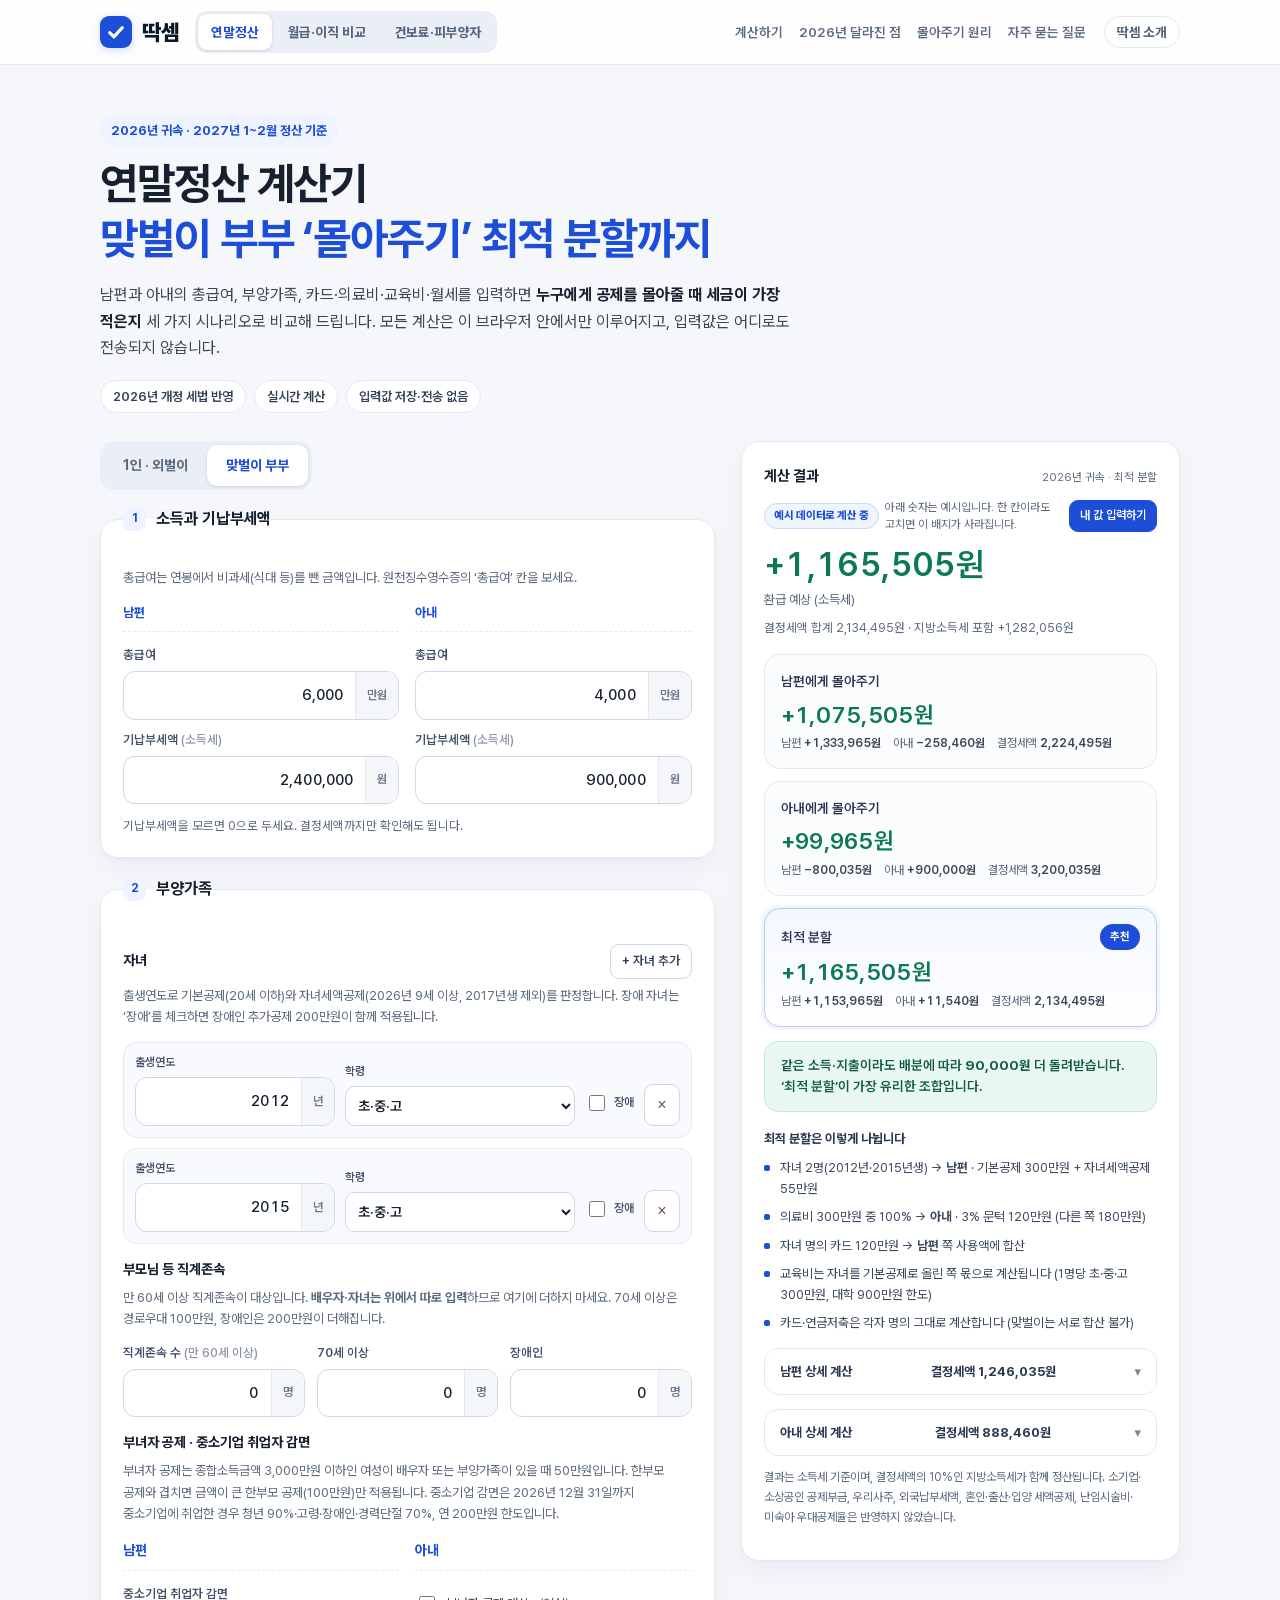
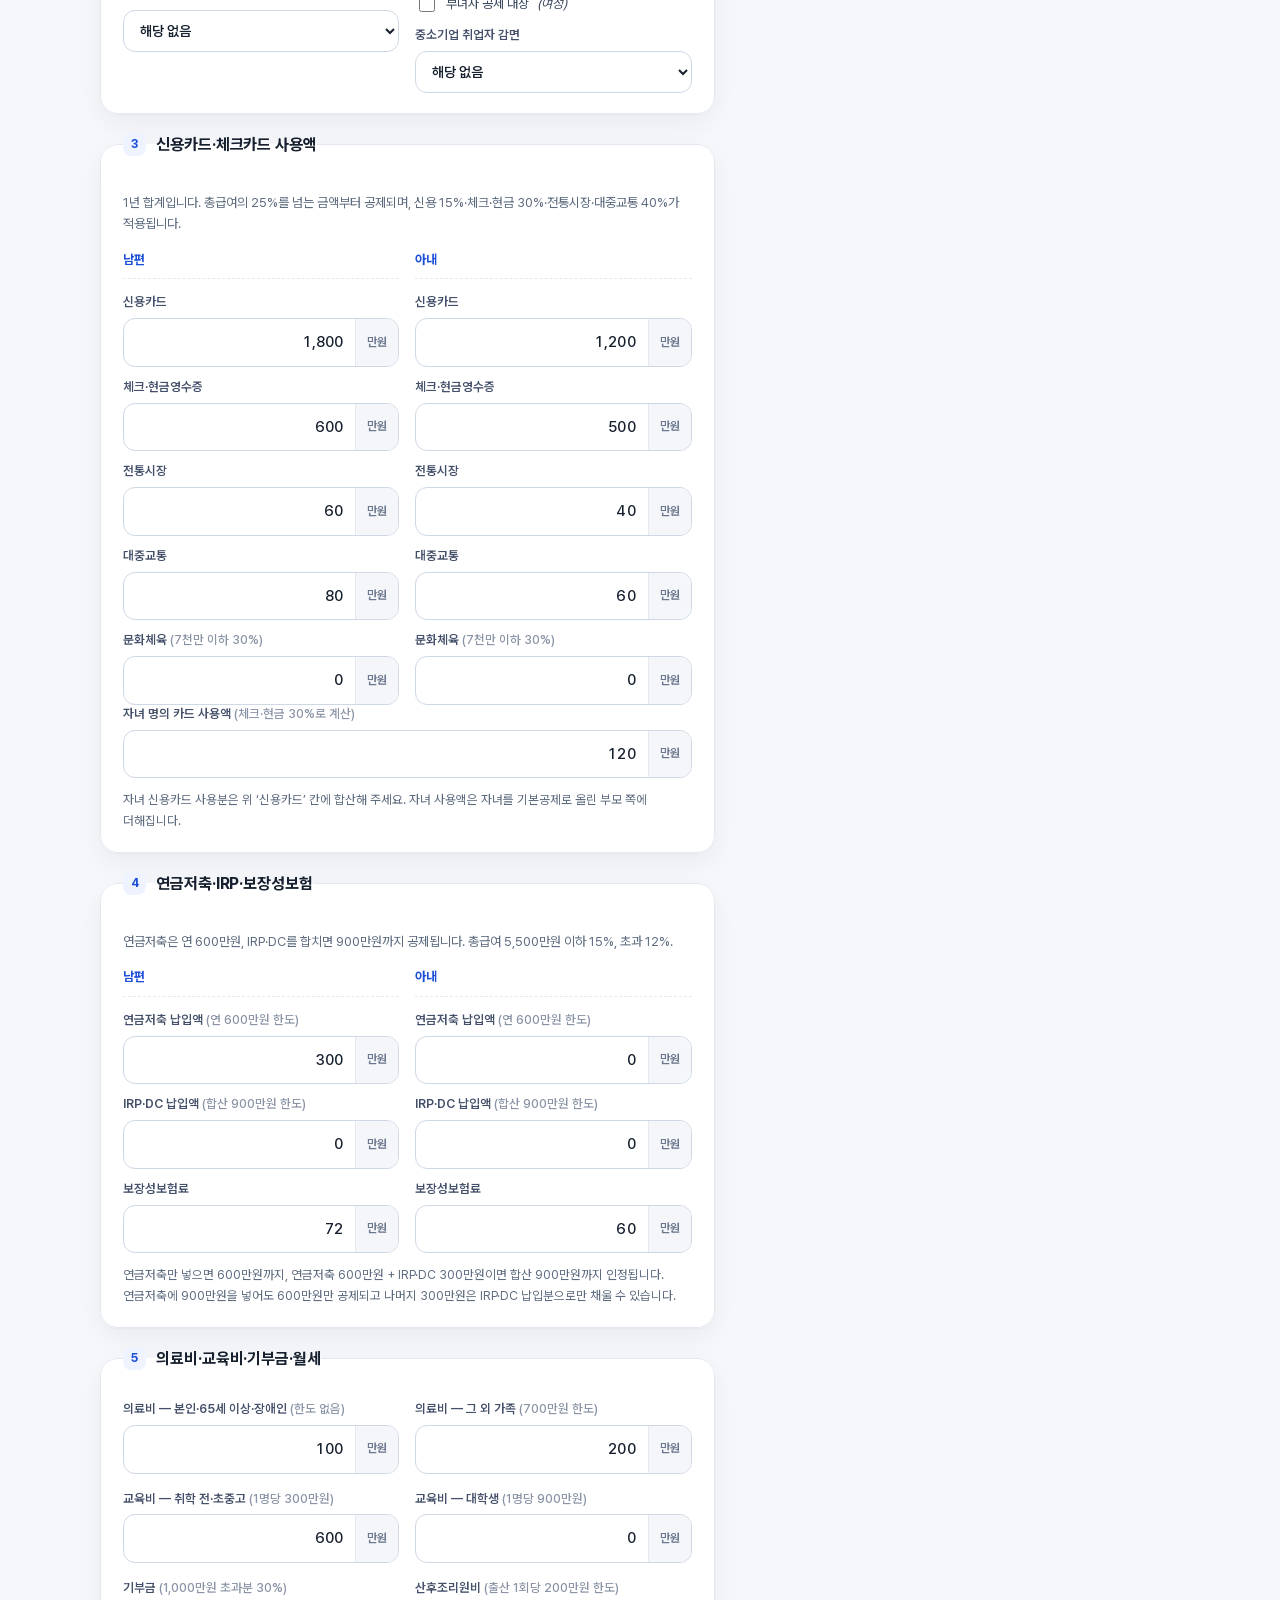
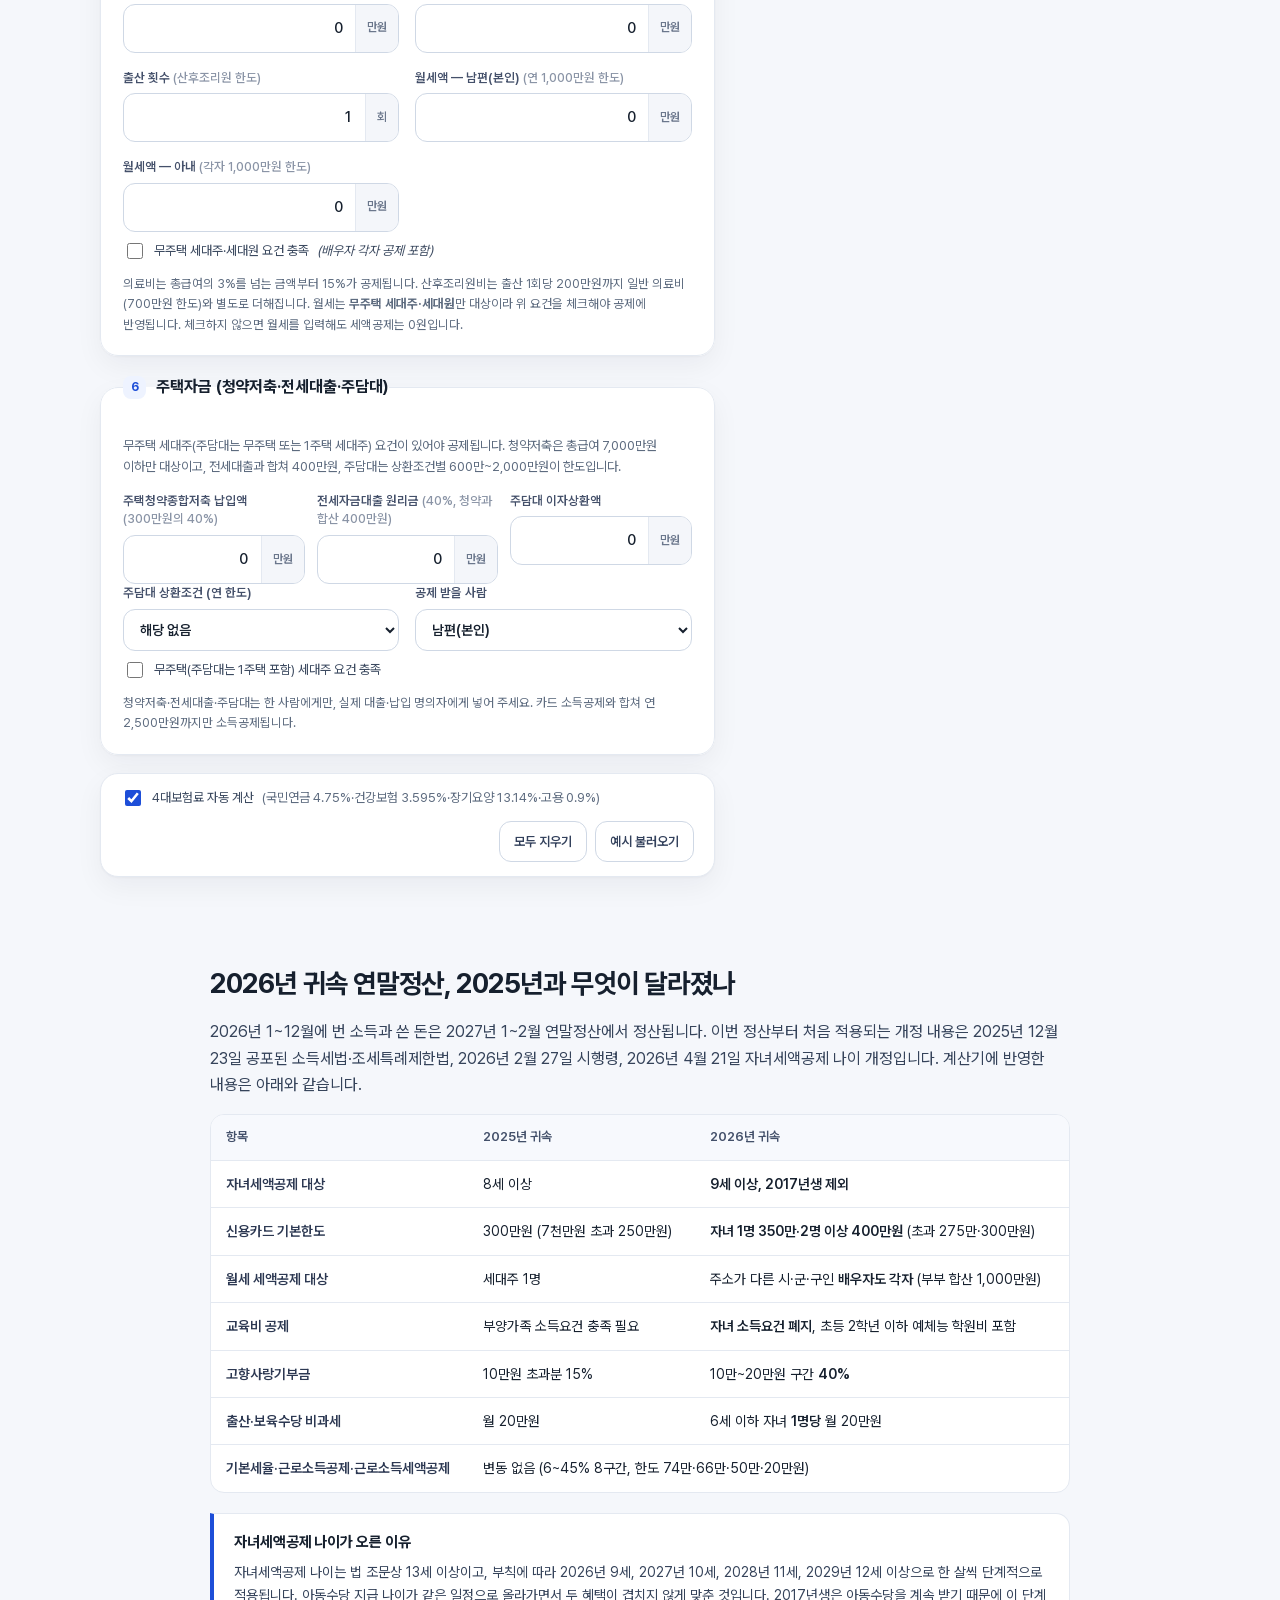
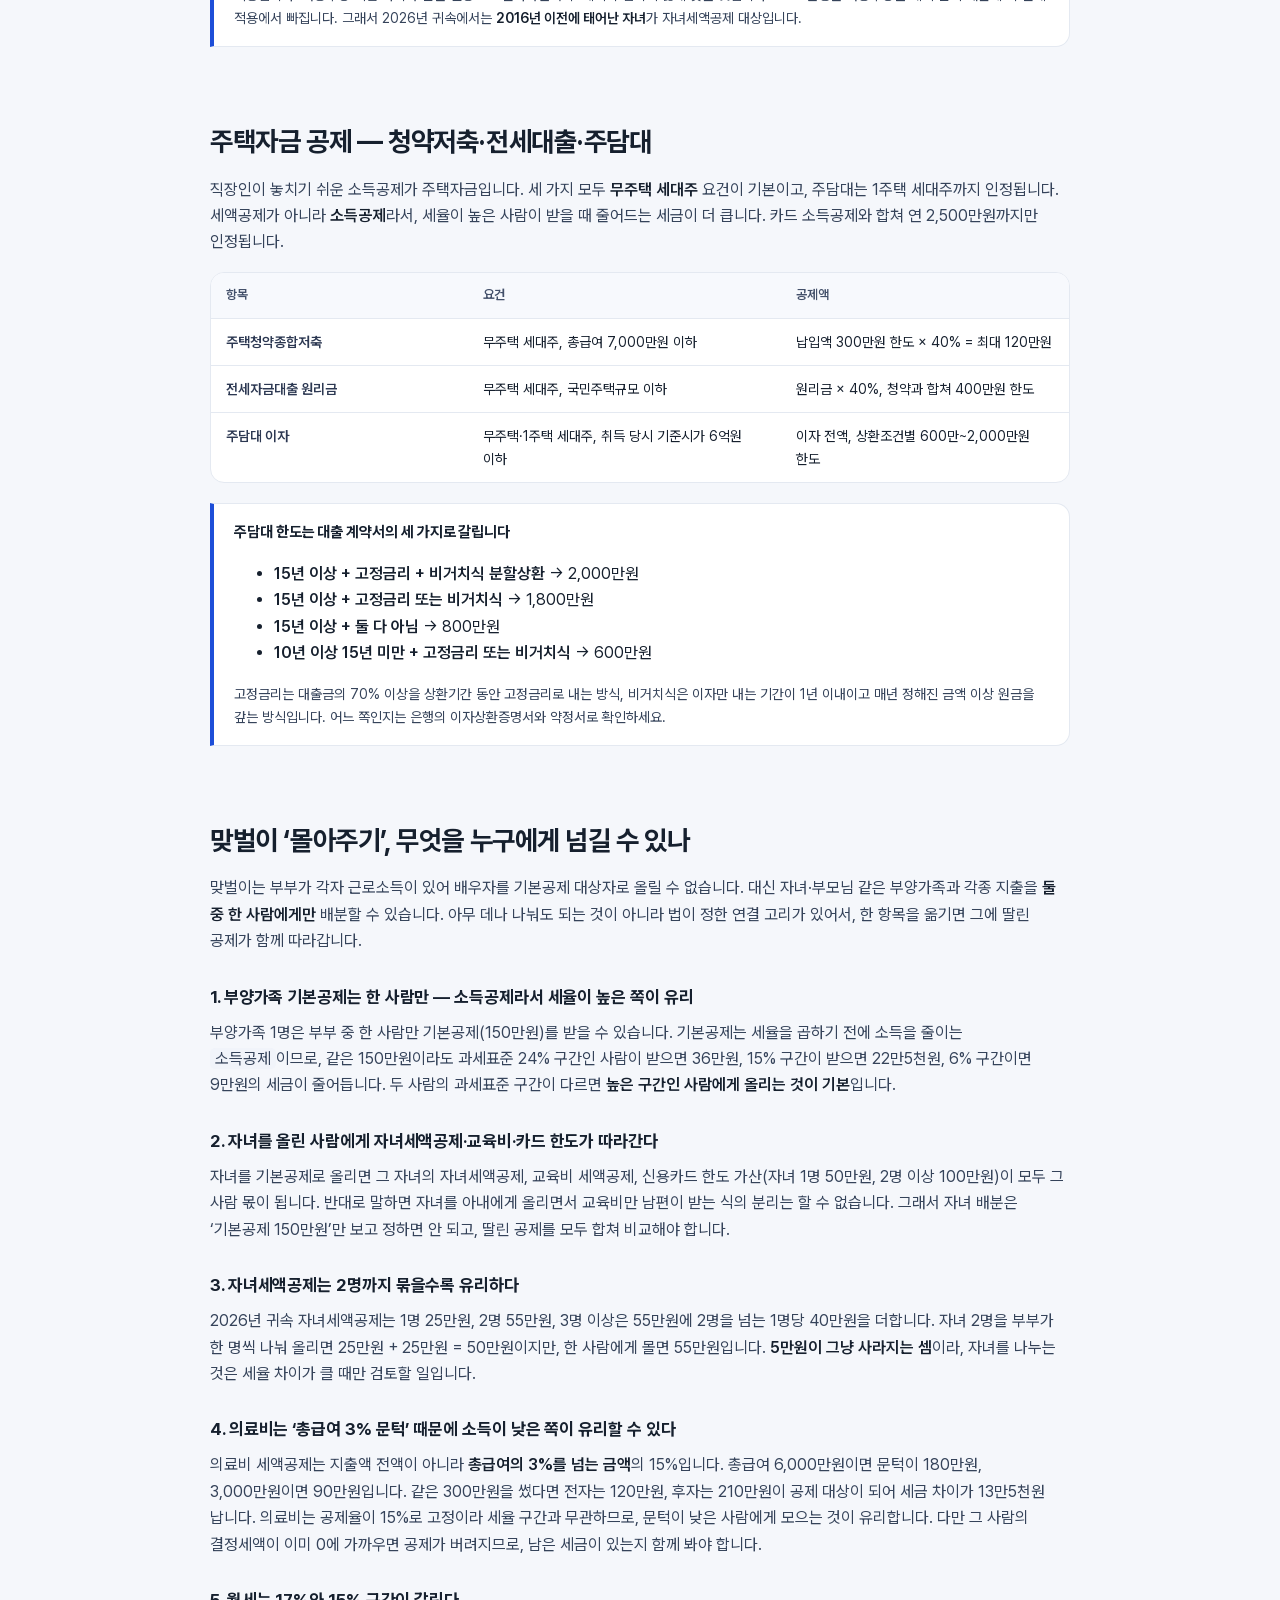
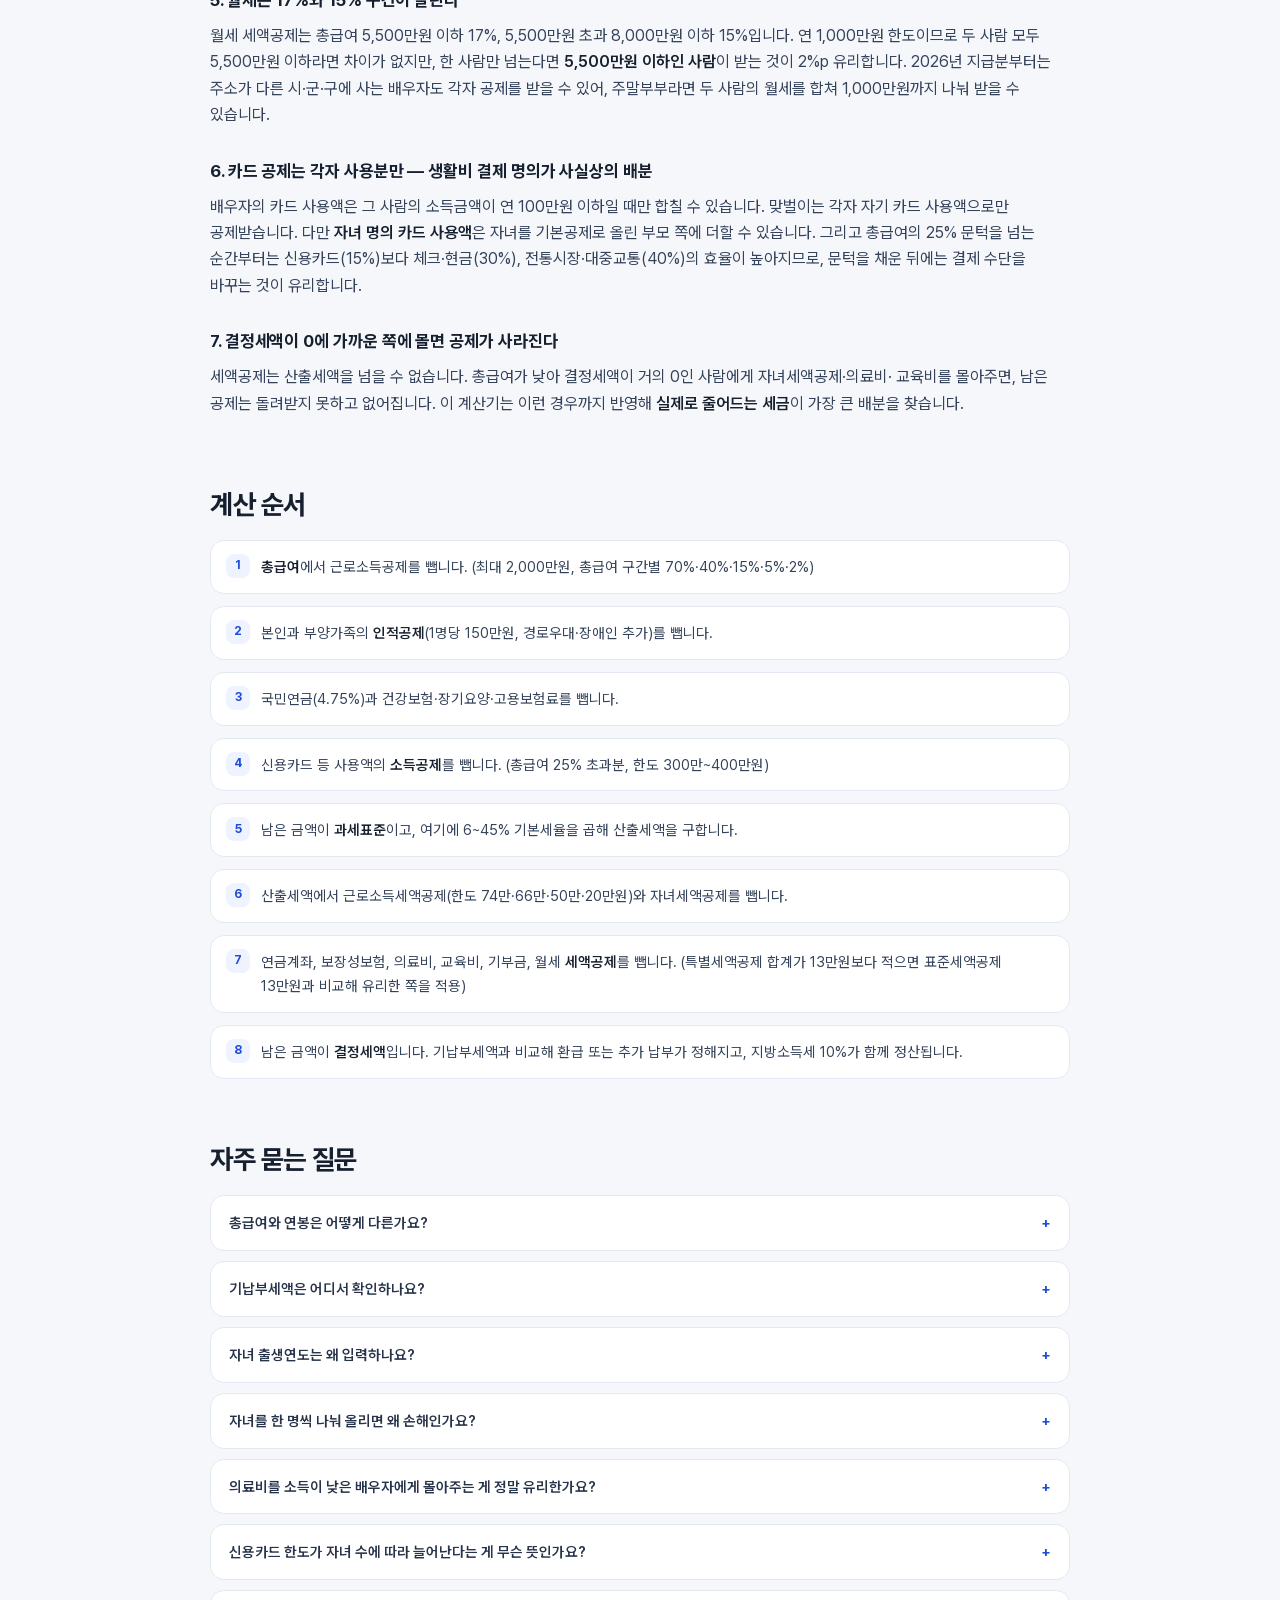
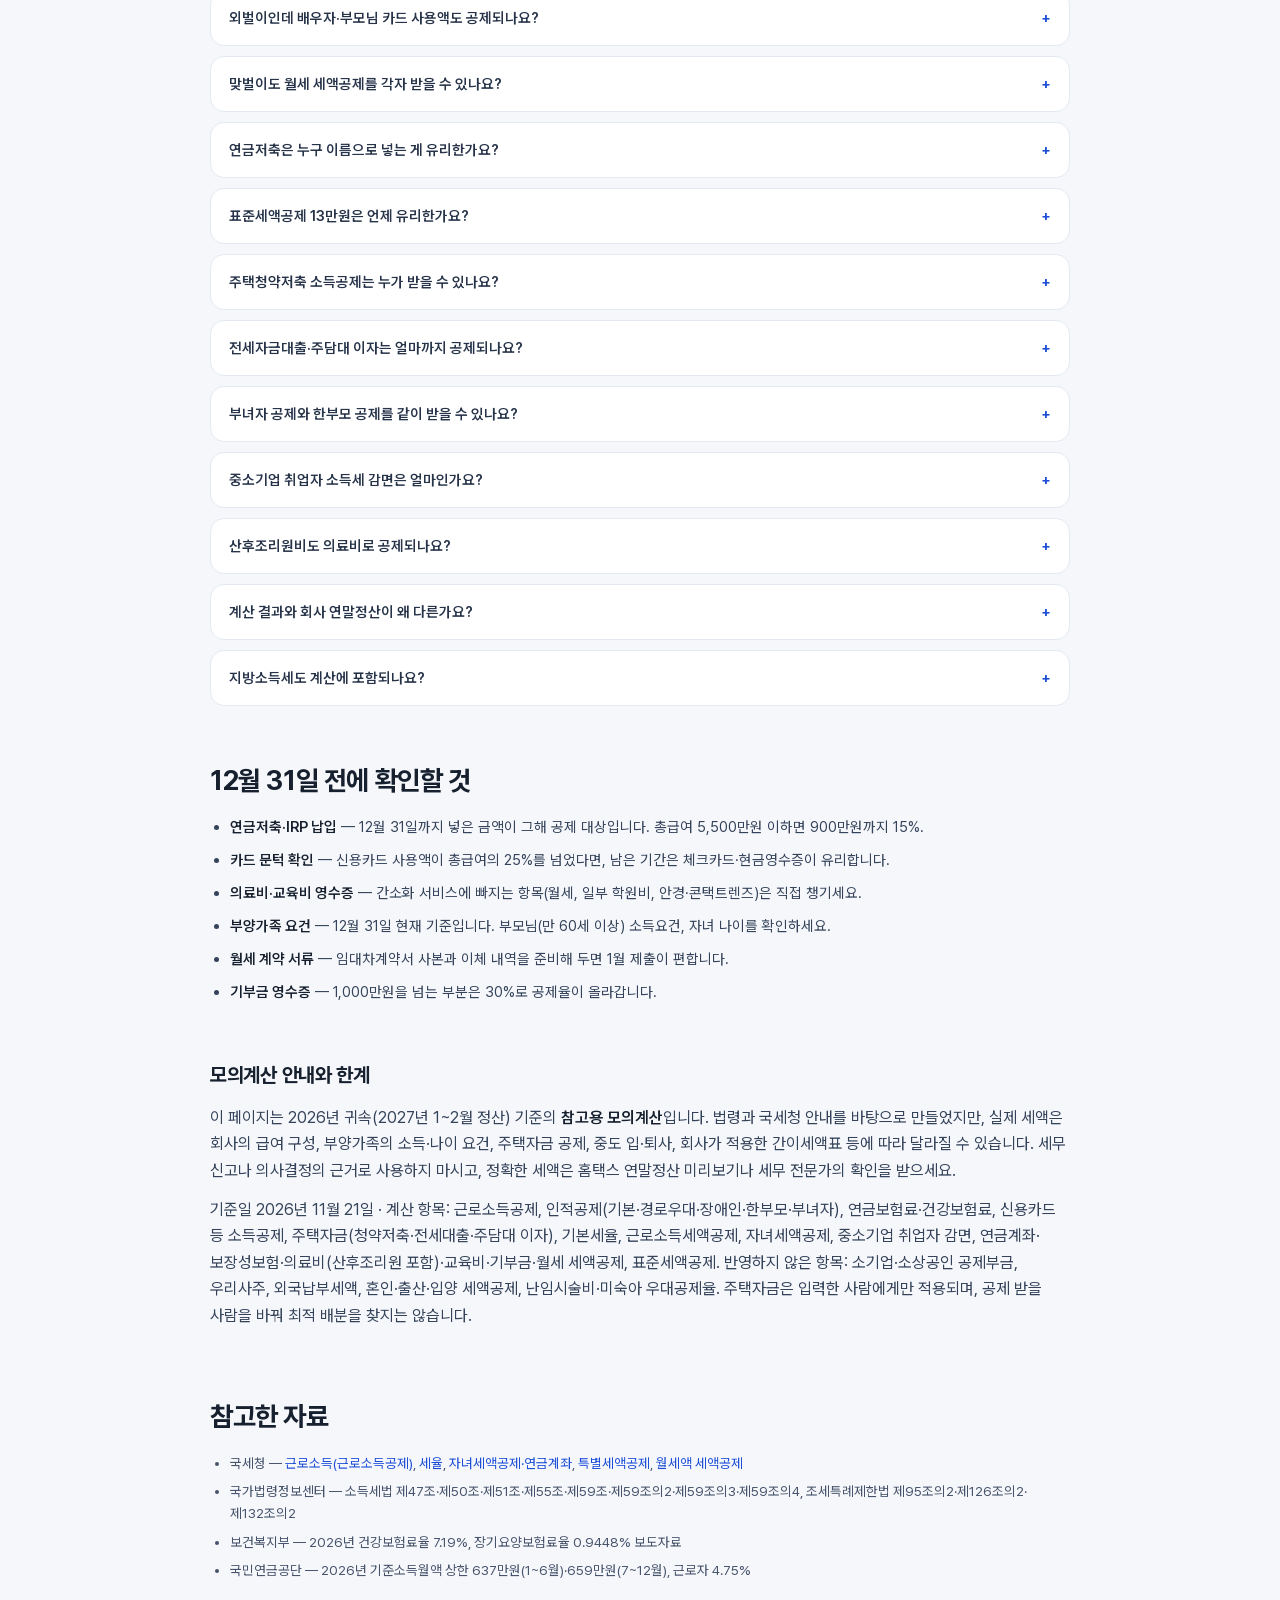
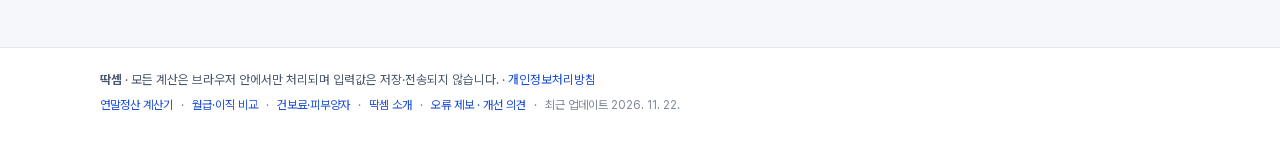
==== commit 7cae72ff: "P1 7건 반영 및 3번째 계산기(/health/) 추가 - 연말정산: 주택자금 3종(청약저축·전세대출 원리금·주담대 이자), 산후조리원 의료비,   부녀자 공제, 중소기업 취업자" ====
--- a/index.html
+++ b/index.html
@@ -41,7 +41,8 @@
       </a>
       <nav class="calc-switch" aria-label="계산기 선택">
         <a class="calc-tab is-active" href="./" aria-current="page">연말정산</a>
-        <a class="calc-tab" href="salary/">월급·이직 비교</a>
+        <a class="calc-tab" href="salary/"><span class="tab-full">월급·이직 비교</span><span class="tab-short">월급</span></a>
+        <a class="calc-tab" href="health/"><span class="tab-full">건보료·피부양자</span><span class="tab-short">건보료</span></a>
       </nav>
     </div>
     <div class="head-right">
@@ -71,6 +72,14 @@
       <li>입력값 저장·전송 없음</li>
     </ul>
   </section>
+
+  <nav class="mobile-toc" aria-label="모바일 목차">
+    <a href="#calc">계산기</a>
+    <a href="#changes">2026년 달라진 점</a>
+    <a href="#housing">주택자금 공제</a>
+    <a href="#principle">몰아주기 원리</a>
+    <a href="#faq">자주 묻는 질문</a>
+  </nav>
 
   <section id="calc" class="wrap calc-wrap" aria-label="연말정산 계산기">
     <div class="calc-main">
@@ -148,6 +157,33 @@
             <p class="hint" style="margin:4px 0 0">배우자의 연간 소득금액이 100만원(근로소득만 있으면 총급여 500만원) 이하일 때 체크하세요. 본인 인적공제에 150만원이 더해집니다.</p>
             <label class="check"><input id="singleParent" type="checkbox"> 한부모 공제(100만원)</label>
           </div>
+
+          <div class="sub-block">
+            <h3>부녀자 공제 · 중소기업 취업자 감면</h3>
+            <p class="card-help">부녀자 공제는 종합소득금액 3,000만원 이하인 여성이 배우자 또는 부양가족이 있을 때 50만원입니다. 한부모 공제와 겹치면 금액이 큰 한부모 공제(100만원)만 적용됩니다. 중소기업 감면은 2026년 12월 31일까지 중소기업에 취업한 경우 청년 90%·고령·장애인·경력단절 70%, 연 200만원 한도입니다.</p>
+            <div class="grid-2 pair-grid">
+              <div class="person-col">
+                <h3 class="person-name" id="hTaxName">남편</h3>
+                <label class="check mode-single-only" hidden><input id="womanSingle" type="checkbox"> 부녀자 공제 대상 <em>(여성)</em></label>
+                <label class="field"><span class="field-label">중소기업 취업자 감면</span>
+                  <select id="smeH">
+                    <option value="none">해당 없음</option>
+                    <option value="youth">청년 90% (만 15~34세)</option>
+                    <option value="other">고령·장애인·경력단절 70%</option>
+                  </select></label>
+              </div>
+              <div class="person-col" id="wifeTaxCol">
+                <h3 class="person-name">아내</h3>
+                <label class="check"><input id="womanW" type="checkbox"> 부녀자 공제 대상 <em>(여성)</em></label>
+                <label class="field"><span class="field-label">중소기업 취업자 감면</span>
+                  <select id="smeW">
+                    <option value="none">해당 없음</option>
+                    <option value="youth">청년 90% (만 15~34세)</option>
+                    <option value="other">고령·장애인·경력단절 70%</option>
+                  </select></label>
+              </div>
+            </div>
+          </div>
         </fieldset>
 
         <!-- 카드 -->
@@ -239,13 +275,50 @@
               <span class="input-wrap"><input id="donation" type="text" inputmode="numeric" value="0"><span class="unit">만원</span></span>
             </label>
             <label class="field">
-              <span class="field-label">월세액 <em>(연 1,000만원 한도)</em></span>
+              <span class="field-label">산후조리원비 <em>(출산 1회당 200만원 한도)</em></span>
+              <span class="input-wrap"><input id="postpartum" type="text" inputmode="numeric" value="0"><span class="unit">만원</span></span>
+            </label>
+            <label class="field">
+              <span class="field-label">출산 횟수 <em>(산후조리원 한도)</em></span>
+              <span class="input-wrap"><input id="births" type="text" inputmode="numeric" value="1"><span class="unit">회</span></span>
+            </label>
+            <label class="field">
+              <span class="field-label">월세액 — 남편(본인) <em>(연 1,000만원 한도)</em></span>
               <span class="input-wrap"><input id="rent" type="text" inputmode="numeric" value="0"><span class="unit">만원</span></span>
             </label>
-          </div>
-          <label class="check"><input id="rentEligible" type="checkbox"> 무주택 세대주 요건 충족 <em>(또는 요건을 갖춘 배우자)</em></label>
-          <p class="hint">의료비는 총급여의 3%를 넘는 금액부터 15%가 공제됩니다. 월세는 <strong>무주택 세대주</strong>만 대상이라 위 요건을 체크해야 공제에 반영됩니다. 체크하지 않으면 월세를 입력해도 세액공제는 0원입니다.</p>
+            <label class="field mode-couple-only">
+              <span class="field-label">월세액 — 아내 <em>(각자 1,000만원 한도)</em></span>
+              <span class="input-wrap"><input id="rentW" type="text" inputmode="numeric" value="0"><span class="unit">만원</span></span>
+            </label>
+          </div>
+          <label class="check"><input id="rentEligible" type="checkbox"> 무주택 세대주·세대원 요건 충족 <em>(배우자 각자 공제 포함)</em></label>
+          <p class="hint">의료비는 총급여의 3%를 넘는 금액부터 15%가 공제됩니다. 산후조리원비는 출산 1회당 200만원까지 일반 의료비(700만원 한도)와 별도로 더해집니다. 월세는 <strong>무주택 세대주·세대원</strong>만 대상이라 위 요건을 체크해야 공제에 반영됩니다. 체크하지 않으면 월세를 입력해도 세액공제는 0원입니다.</p>
           <p class="hint mode-single-only" id="medicalSingleNote" hidden><strong>의료비·보장성보험료는 본인 + 기본공제 대상 가족(배우자·자녀·부모님) 합산 금액</strong>을 입력하세요. 교육비는 기본공제 대상 자녀만 공제되며, <strong>부모님 교육비는 공제되지 않습니다.</strong></p>
+        </fieldset>
+
+        <!-- 주택자금 -->
+        <fieldset class="card" id="housingCard">
+          <legend class="card-title"><span class="step">6</span> 주택자금 (청약저축·전세대출·주담대)</legend>
+          <p class="card-help">무주택 세대주(주담대는 무주택 또는 1주택 세대주) 요건이 있어야 공제됩니다. 청약저축은 총급여 7,000만원 이하만 대상이고, 전세대출과 합쳐 400만원, 주담대는 상환조건별 600만~2,000만원이 한도입니다.</p>
+          <div class="grid-3">
+            <label class="field"><span class="field-label">주택청약종합저축 납입액 <em>(300만원의 40%)</em></span><span class="input-wrap"><input id="housingSavings" type="text" inputmode="numeric" value="0"><span class="unit">만원</span></span></label>
+            <label class="field"><span class="field-label">전세자금대출 원리금 <em>(40%, 청약과 합산 400만원)</em></span><span class="input-wrap"><input id="rentLoan" type="text" inputmode="numeric" value="0"><span class="unit">만원</span></span></label>
+            <label class="field"><span class="field-label">주담대 이자상환액</span><span class="input-wrap"><input id="mortgageInterest" type="text" inputmode="numeric" value="0"><span class="unit">만원</span></span></label>
+          </div>
+          <div class="grid-2">
+            <label class="field"><span class="field-label">주담대 상환조건 (연 한도)</span>
+              <select id="mortgageType">
+                <option value="none">해당 없음</option>
+                <option value="m15_fixed_nod">15년 이상 · 고정금리 + 비거치 (2,000만원)</option>
+                <option value="m15_one">15년 이상 · 고정금리 또는 비거치 (1,800만원)</option>
+                <option value="m15_none">15년 이상 · 둘 다 아님 (800만원)</option>
+                <option value="m10_one">10~15년 · 고정금리 또는 비거치 (600만원)</option>
+              </select></label>
+            <label class="field"><span class="field-label">공제 받을 사람</span>
+              <select id="houseTarget"><option value="h">남편(본인)</option><option value="w">아내</option></select></label>
+          </div>
+          <label class="check"><input id="housingEligible" type="checkbox"> 무주택(주담대는 1주택 포함) 세대주 요건 충족</label>
+          <p class="hint">청약저축·전세대출·주담대는 한 사람에게만, 실제 대출·납입 명의자에게 넣어 주세요. 카드 소득공제와 합쳐 연 2,500만원까지만 소득공제됩니다.</p>
         </fieldset>
 
         <div class="form-foot">
@@ -299,7 +372,40 @@
     </div>
   </section>
 
-  <!-- 원리 -->
+  <!-- 주택자금 -->
+  <section id="housing" class="wrap prose">
+    <h2>주택자금 공제 — 청약저축·전세대출·주담대</h2>
+    <p>
+      직장인이 놓치기 쉬운 소득공제가 주택자금입니다. 세 가지 모두 <strong>무주택 세대주</strong> 요건이 기본이고,
+      주담대는 1주택 세대주까지 인정됩니다. 세액공제가 아니라 <strong>소득공제</strong>라서, 세율이 높은 사람이 받을 때
+      줄어드는 세금이 더 큽니다. 카드 소득공제와 합쳐 연 2,500만원까지만 인정됩니다.
+    </p>
+    <div class="table-wrap">
+      <table>
+        <caption class="sr-only">주택자금 공제 3종의 요건과 한도</caption>
+        <thead>
+          <tr><th scope="col">항목</th><th scope="col">요건</th><th scope="col">공제액</th></tr>
+        </thead>
+        <tbody>
+          <tr><th scope="row">주택청약종합저축</th><td data-label="요건">무주택 세대주, 총급여 7,000만원 이하</td><td data-label="공제액">납입액 300만원 한도 × 40% = 최대 120만원</td></tr>
+          <tr><th scope="row">전세자금대출 원리금</th><td data-label="요건">무주택 세대주, 국민주택규모 이하</td><td data-label="공제액">원리금 × 40%, 청약과 합쳐 400만원 한도</td></tr>
+          <tr><th scope="row">주담대 이자</th><td data-label="요건">무주택·1주택 세대주, 취득 당시 기준시가 6억원 이하</td><td data-label="공제액">이자 전액, 상환조건별 600만~2,000만원 한도</td></tr>
+        </tbody>
+      </table>
+    </div>
+    <div class="note">
+      <h3>주담대 한도는 대출 계약서의 세 가지로 갈립니다</h3>
+      <ul>
+        <li><strong>15년 이상 + 고정금리 + 비거치식 분할상환</strong> → 2,000만원</li>
+        <li><strong>15년 이상 + 고정금리 또는 비거치식</strong> → 1,800만원</li>
+        <li><strong>15년 이상 + 둘 다 아님</strong> → 800만원</li>
+        <li><strong>10년 이상 15년 미만 + 고정금리 또는 비거치식</strong> → 600만원</li>
+      </ul>
+      <p>고정금리는 대출금의 70% 이상을 상환기간 동안 고정금리로 내는 방식, 비거치식은 이자만 내는 기간이 1년 이내이고
+        매년 정해진 금액 이상 원금을 갚는 방식입니다. 어느 쪽인지는 은행의 이자상환증명서와 약정서로 확인하세요.</p>
+    </div>
+  </section>
+
   <section id="principle" class="wrap prose">
     <h2>맞벌이 ‘몰아주기’, 무엇을 누구에게 넘길 수 있나</h2>
     <p>
@@ -452,11 +558,42 @@
           적용하고, 어느 쪽을 적용했는지 표시합니다.</p>
       </details>
       <details>
+        <summary>주택청약저축 소득공제는 누가 받을 수 있나요?</summary>
+        <p>무주택 세대주(또는 요건을 갖춘 배우자)이면서 총급여 7,000만원 이하일 때, 납입액 300만원의 40%인 최대
+          120만원을 소득공제받습니다. 총급여가 7,000만원을 넘으면 청약저축 공제는 없고, 전세자금대출 공제는
+          계속 받을 수 있습니다. 청약저축을 300만원 넘게 넣어도 300만원까지만 인정됩니다.</p>
+      </details>
+      <details>
+        <summary>전세자금대출·주담대 이자는 얼마까지 공제되나요?</summary>
+        <p>전세자금대출 원리금은 40%, 청약저축과 합쳐 연 400만원까지입니다. 주담대 이자는 이자 전액을
+          상환조건별 한도(15년 이상 고정금리+비거치 2,000만원, 15년 이상 고정금리 또는 비거치 1,800만원,
+          15년 이상 둘 다 아님 800만원, 10~15년 고정금리 또는 비거치 600만원)까지 공제합니다.
+          모두 무주택 세대주 요건이 있고, 주담대는 취득 당시 기준시가 6억원 이하 주택이어야 합니다.</p>
+      </details>
+      <details>
+        <summary>부녀자 공제와 한부모 공제를 같이 받을 수 있나요?</summary>
+        <p>안 됩니다. 부녀자 공제(50만원)는 종합소득금액 3,000만원 이하인 여성이 배우자 또는 부양가족이 있을 때,
+          한부모 공제(100만원)는 배우자가 없고 부양가족이 있을 때 받습니다. 둘 다 해당하면 금액이 큰
+          한부모 공제만 적용됩니다. 이 계산기도 유리한 쪽 하나만 반영합니다.</p>
+      </details>
+      <details>
+        <summary>중소기업 취업자 소득세 감면은 얼마인가요?</summary>
+        <p>2026년 12월 31일까지 중소기업에 취업했다면, 청년(만 15~34세)은 소득세의 90%를 5년간, 60세 이상·장애인·
+          경력단절여성은 70%를 3년간 감면받습니다. 어느 쪽이든 연 200만원이 한도입니다. 감면은 산출세액에서
+          먼저 빼고, 남은 세액에서 근로소득세액공제·특별세액공제를 적용합니다.</p>
+      </details>
+      <details>
+        <summary>산후조리원비도 의료비로 공제되나요?</summary>
+        <p>2024년 이후 지출분부터 출산 1회당 200만원까지 의료비 세액공제 대상에 들어갑니다. 과거의 총급여
+          7,000만원 이하 요건은 없어졌지만, 다른 의료비와 합쳐 총급여의 3%를 넘는 금액에 15%를 적용하는
+          구조는 같습니다. 일반 의료비 700만원 한도와는 별도로 계산합니다.</p>
+      </details>
+      <details>
         <summary>계산 결과와 회사 연말정산이 왜 다른가요?</summary>
-        <p>이 계산기는 입력한 항목만 반영합니다. 주택자금(전세대출·주택담보대출 이자), 주택청약저축, 소기업·소상공인
-          공제부금, 우리사주, 외국납부세액, 중도입·퇴사, 부양가족의 소득요건 같은 항목은 빠져 있습니다.
-          또 회사는 간이세액표로 미리 뗀 세금을 기준으로 정산하므로, 기납부세액을 정확히 넣어야 환급액이
-          맞습니다. 결과는 참고용으로만 사용하세요.</p>
+        <p>이 계산기는 입력한 항목만 반영합니다. 소기업·소상공인 공제부금, 우리사주, 외국납부세액, 혼인·출산·입양
+          세액공제, 난임시술비·미숙아 의료비 우대공제율 같은 항목은 아직 빠져 있습니다. 또 회사는 간이세액표로
+          미리 뗀 세금을 기준으로 정산하므로, 기납부세액을 정확히 넣어야 환급액이 맞습니다. 결과는 참고용으로만
+          사용하세요.</p>
       </details>
       <details>
         <summary>지방소득세도 계산에 포함되나요?</summary>
@@ -489,9 +626,11 @@
       정확한 세액은 홈택스 연말정산 미리보기나 세무 전문가의 확인을 받으세요.
     </p>
     <p class="muted">
-      기준일 2026년 11월 21일 · 계산 항목: 근로소득공제, 인적공제, 연금보험료·건강보험료, 신용카드 등 소득공제,
-      기본세율, 근로소득세액공제, 자녀세액공제, 연금계좌·보장성보험·의료비·교육비·기부금·월세 세액공제, 표준세액공제.
-      반영하지 않은 항목: 주택자금 공제, 주택청약종합저축, 소기업·소상공인 공제부금, 우리사주, 외국납부세액, 혼인·출산·입양 세액공제, 부녀자 공제, 난임시술비·미숙아 의료비 우대공제율.
+      기준일 2026년 11월 21일 · 계산 항목: 근로소득공제, 인적공제(기본·경로우대·장애인·한부모·부녀자), 연금보험료·건강보험료,
+      신용카드 등 소득공제, 주택자금(청약저축·전세대출·주담대 이자), 기본세율, 근로소득세액공제, 자녀세액공제, 중소기업 취업자 감면,
+      연금계좌·보장성보험·의료비(산후조리원 포함)·교육비·기부금·월세 세액공제, 표준세액공제.
+      반영하지 않은 항목: 소기업·소상공인 공제부금, 우리사주, 외국납부세액, 혼인·출산·입양 세액공제, 난임시술비·미숙아 우대공제율.
+      주택자금은 입력한 사람에게만 적용되며, 공제 받을 사람을 바꿔 최적 배분을 찾지는 않습니다.
     </p>
   </section>
 
@@ -509,7 +648,7 @@
 <footer class="site-foot">
   <div class="wrap">
     <p class="foot-note"><strong>딱셈</strong> · 모든 계산은 브라우저 안에서만 처리되며 입력값은 저장·전송되지 않습니다. · <a href="privacy/">개인정보처리방침</a></p>
-    <p class="foot-links"><a href="./">연말정산 계산기</a><span>·</span><a href="salary/">월급·이직 비교</a><span>·</span><a href="about/">딱셈 소개</a><span>·</span><a href="https://docs.google.com/forms/d/e/1FAIpQLSdM2LkD_MTW02ze4NGLR78Rl7Qn0htY8W3W7yBpHonKxBE9bA/viewform" target="_blank" rel="noopener">오류 제보 · 개선 의견</a><span>·</span>최근 업데이트 2026. 11. 22.</p>
+    <p class="foot-links"><a href="./">연말정산 계산기</a><span>·</span><a href="salary/">월급·이직 비교</a><span>·</span><a href="health/">건보료·피부양자</a><span>·</span><a href="about/">딱셈 소개</a><span>·</span><a href="https://docs.google.com/forms/d/e/1FAIpQLSdM2LkD_MTW02ze4NGLR78Rl7Qn0htY8W3W7yBpHonKxBE9bA/viewform" target="_blank" rel="noopener">오류 제보 · 개선 의견</a><span>·</span>최근 업데이트 2026. 11. 22.</p>
   </div>
 </footer>
 
--- a/styles.css
+++ b/styles.css
@@ -112,6 +112,24 @@
 .head-about.is-active,
 .head-about[aria-current="page"] { color: var(--brand); border-color: rgba(29, 78, 216, .45); background: var(--brand-weak); }
 @media (max-width: 900px) { .head-nav { display: none; } .head-right { gap: 0; } }
+
+/* 모바일 목차 — 900px 이하에서 헤더 메뉴를 대신합니다 */
+.mobile-toc { display: none; }
+@media (max-width: 900px) {
+  .mobile-toc {
+    display: flex; gap: 8px; overflow-x: auto; -webkit-overflow-scrolling: touch;
+    padding: 9px 20px; position: sticky; top: 64px; z-index: 25;
+    background: rgba(245, 247, 251, .96); backdrop-filter: blur(6px);
+    border-bottom: 1px solid var(--line); scrollbar-width: none;
+  }
+  .mobile-toc::-webkit-scrollbar { display: none; }
+  .mobile-toc a {
+    flex: 0 0 auto; padding: 6px 11px; border: 1px solid var(--line-strong); border-radius: 999px;
+    background: #fff; color: #4a566b; font-size: 12.5px; font-weight: 700; text-decoration: none;
+    white-space: nowrap;
+  }
+  .mobile-toc a:active { color: var(--brand); border-color: var(--brand); }
+}
 @media (max-width: 560px) {
   .head-inner { height: 58px; gap: 8px; }
   .head-left { gap: 8px; }
@@ -233,6 +251,14 @@
   display: flex; align-items: center; padding: 0 11px; font-size: 12px; font-weight: 600;
   color: #6b778c; background: #f4f6fa; border-left: 1px solid var(--line);
 }
+
+/* 셀렉트 박스가 들어간 입력 칸 */
+.field select {
+  width: 100%; border: 1px solid var(--line-strong); border-radius: var(--radius-sm);
+  background: #fff; padding: 11px 12px; font: inherit; font-size: 14px; font-weight: 600;
+  color: var(--ink); outline: none;
+}
+.field select:focus { border-color: var(--brand); box-shadow: 0 0 0 3px rgba(29, 78, 216, .12); }
 
 .children { display: flex; flex-direction: column; gap: 10px; }
 .child-row {
@@ -564,3 +590,69 @@
   body { background: #fff; }
   .calc-wrap { display: block; }
 }
+
+/* ---------- 건보료·피부양자 계산기 ---------- */
+.example-row {
+  display: flex; flex-wrap: wrap; align-items: center; gap: 7px;
+  padding: 12px 14px; background: #fff; border: 1px solid var(--line);
+  border-radius: var(--radius-sm); margin-bottom: 12px;
+}
+.example-label { font-size: 12.5px; font-weight: 800; color: #55637a; margin-right: 2px; }
+.example-row .btn-mini { font-size: 12px; }
+
+.hc-judge { font-size: 38px; font-weight: 850; letter-spacing: -.03em; line-height: 1.15; margin: 8px 0 2px; }
+.hc-judge.keep { color: var(--green); }
+.hc-judge.lose { color: var(--red); }
+.hc-judge.border { color: var(--amber); }
+
+.hc-reasons {
+  margin: 14px 0 4px; padding: 12px 14px; border-radius: 12px;
+  background: #fdf2f1; border: 1px solid #f6d3cf;
+}
+.hc-reasons strong { display: block; font-size: 13px; color: #8f2a20; margin-bottom: 5px; }
+.hc-reasons ul { margin: 0; padding-left: 18px; }
+.hc-reasons li { font-size: 13.5px; line-height: 1.55; color: #5c3b36; }
+.hc-reasons.ok { background: var(--green-weak); border-color: #c4e8d8; }
+.hc-reasons.ok strong, .hc-reasons.ok p { color: #14624a; }
+.hc-reasons.ok p { margin: 0; font-size: 13.5px; }
+.hc-reasons.border { background: #fdf7e8; border-color: #f0dfae; }
+.hc-reasons.border strong, .hc-reasons.border li { color: #7a5400; }
+
+.hc-block { margin-top: 16px; padding-top: 12px; border-top: 1px solid var(--line); }
+.hc-block h3 { font-size: 14px; margin: 0 0 4px; letter-spacing: -.01em; }
+.hc-line {
+  display: flex; justify-content: space-between; align-items: baseline; gap: 12px;
+  padding: 9px 2px; border-bottom: 1px solid #eef1f6; font-size: 13.8px; color: #33415c;
+}
+.hc-line > span { min-width: 0; }
+.hc-line .sub { display: block; font-size: 11.5px; color: #7d889c; font-weight: 500; margin-top: 1px; }
+.hc-line b { font-variant-numeric: tabular-nums; white-space: nowrap; color: var(--ink); }
+.hc-line.total {
+  margin-top: 8px; padding: 11px; border: 0; border-radius: 10px;
+  background: var(--brand-weak); font-weight: 800; font-size: 15px;
+}
+.hc-line.total b { color: var(--brand-dark); font-size: 17px; }
+
+.hc-now {
+  margin-top: 14px; padding: 14px; border-radius: 12px;
+  background: #f4f8ff; border: 1px solid #d8e4fb;
+}
+.hc-now strong { font-size: 15px; color: var(--brand-dark); }
+.hc-now p { margin: 4px 0 0; font-size: 13.5px; color: #34456a; }
+.hc-reverse { margin: 6px 0; font-size: 13.5px; line-height: 1.55; color: #33415c; }
+.hc-data {
+  margin-top: 14px; padding: 10px 12px; border-radius: 10px;
+  background: #f6f8fc; border: 1px dashed var(--line-strong);
+  font-size: 12.5px; color: #55637a;
+}
+.prose .tool-card strong { font-size: 17px; letter-spacing: -.02em; }
+.prose .tool-card span { font-size: 13.8px; color: #43506a; }
+
+/* 모바일 계산기 탭 라벨 축약 */
+.tab-short { display: none; }
+@media (max-width: 560px) {
+  .tab-full { display: none; }
+  .tab-short { display: inline; }
+  .mobile-toc { top: 58px; }
+  section[id], #results { scroll-margin-top: 112px; }
+}
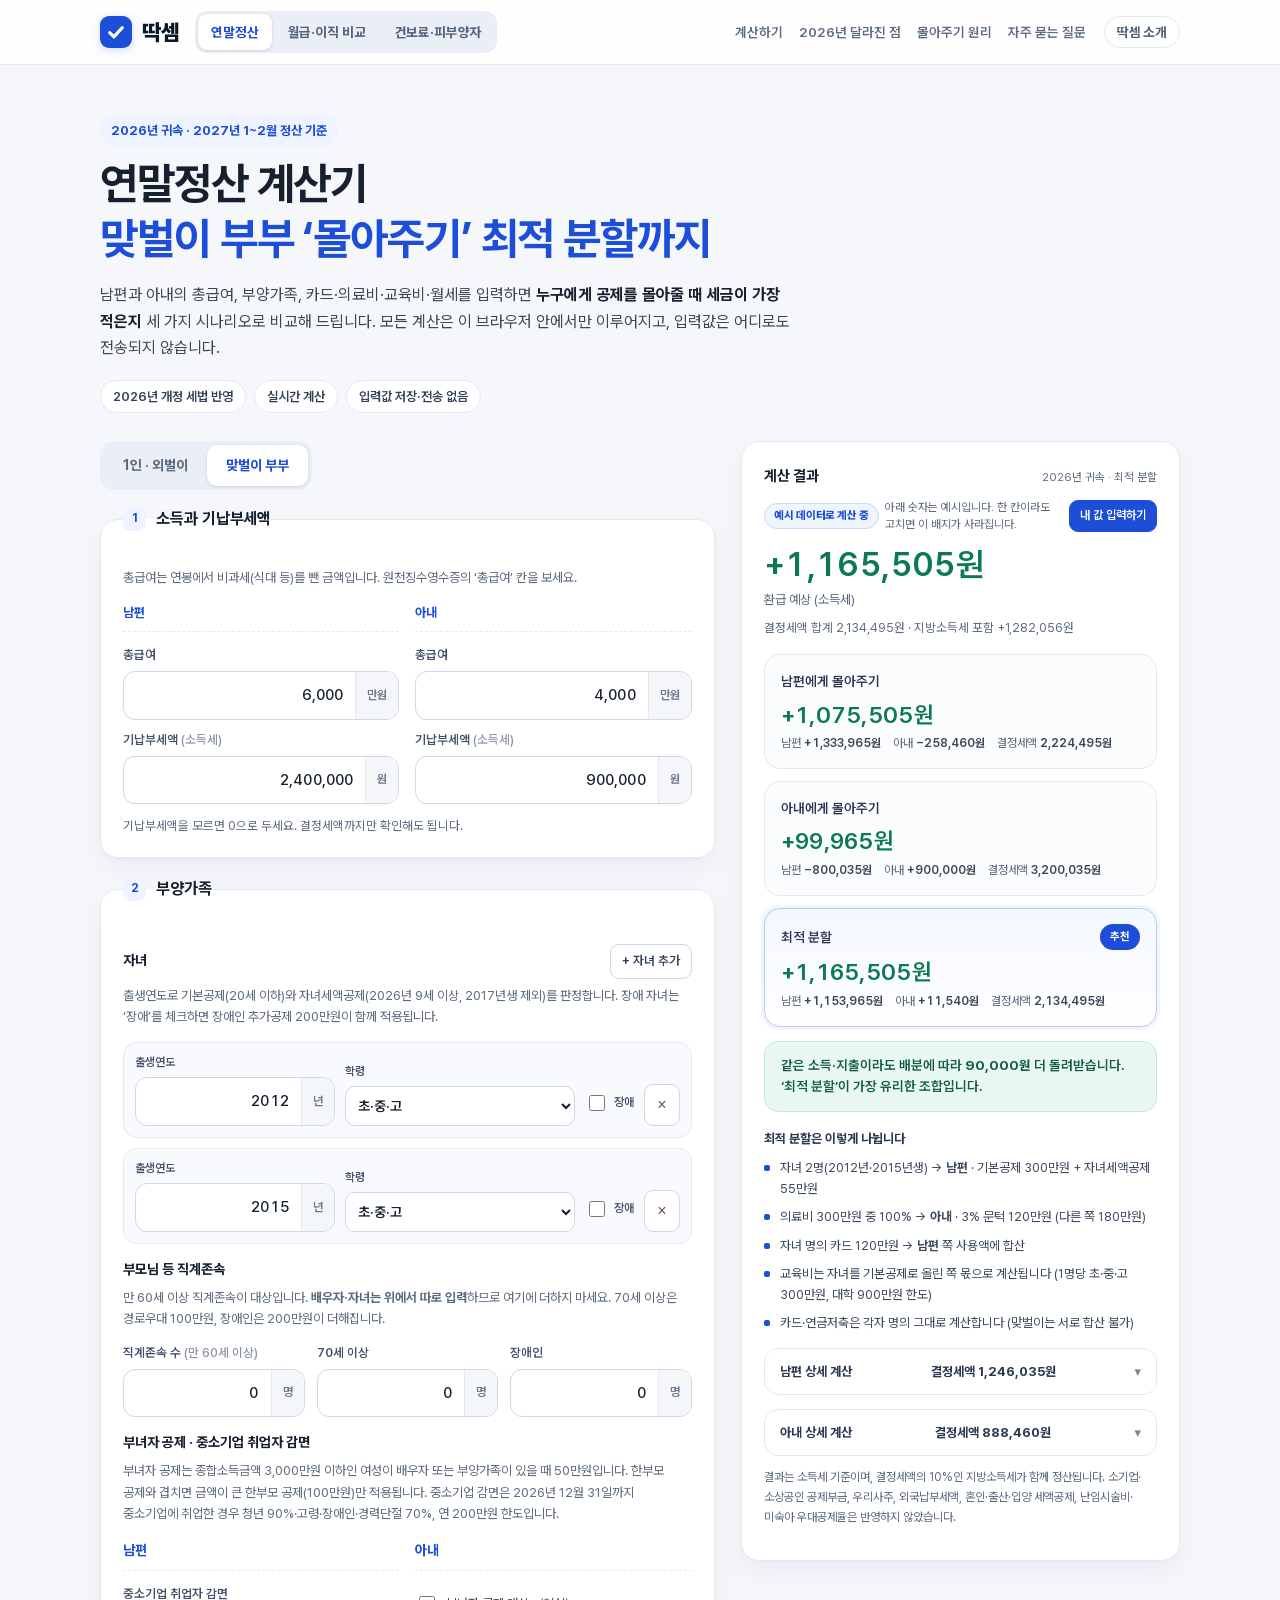
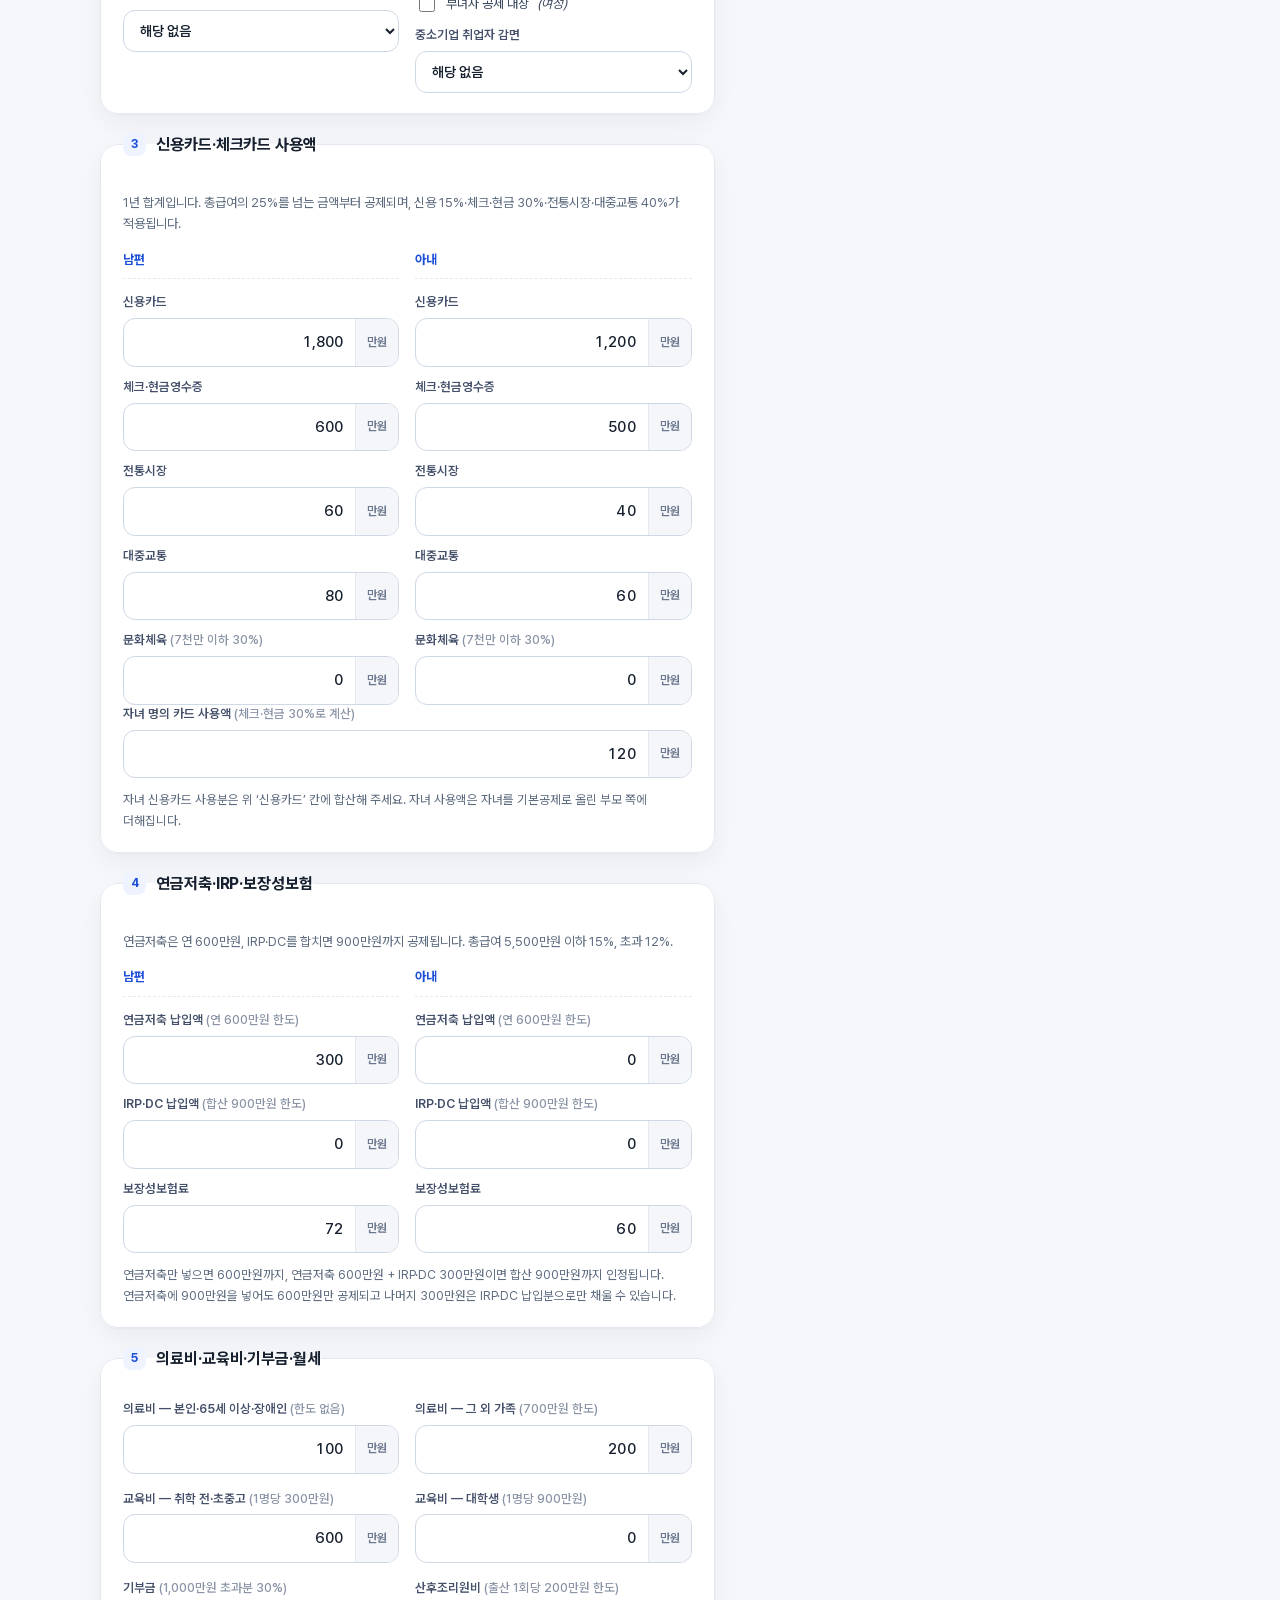
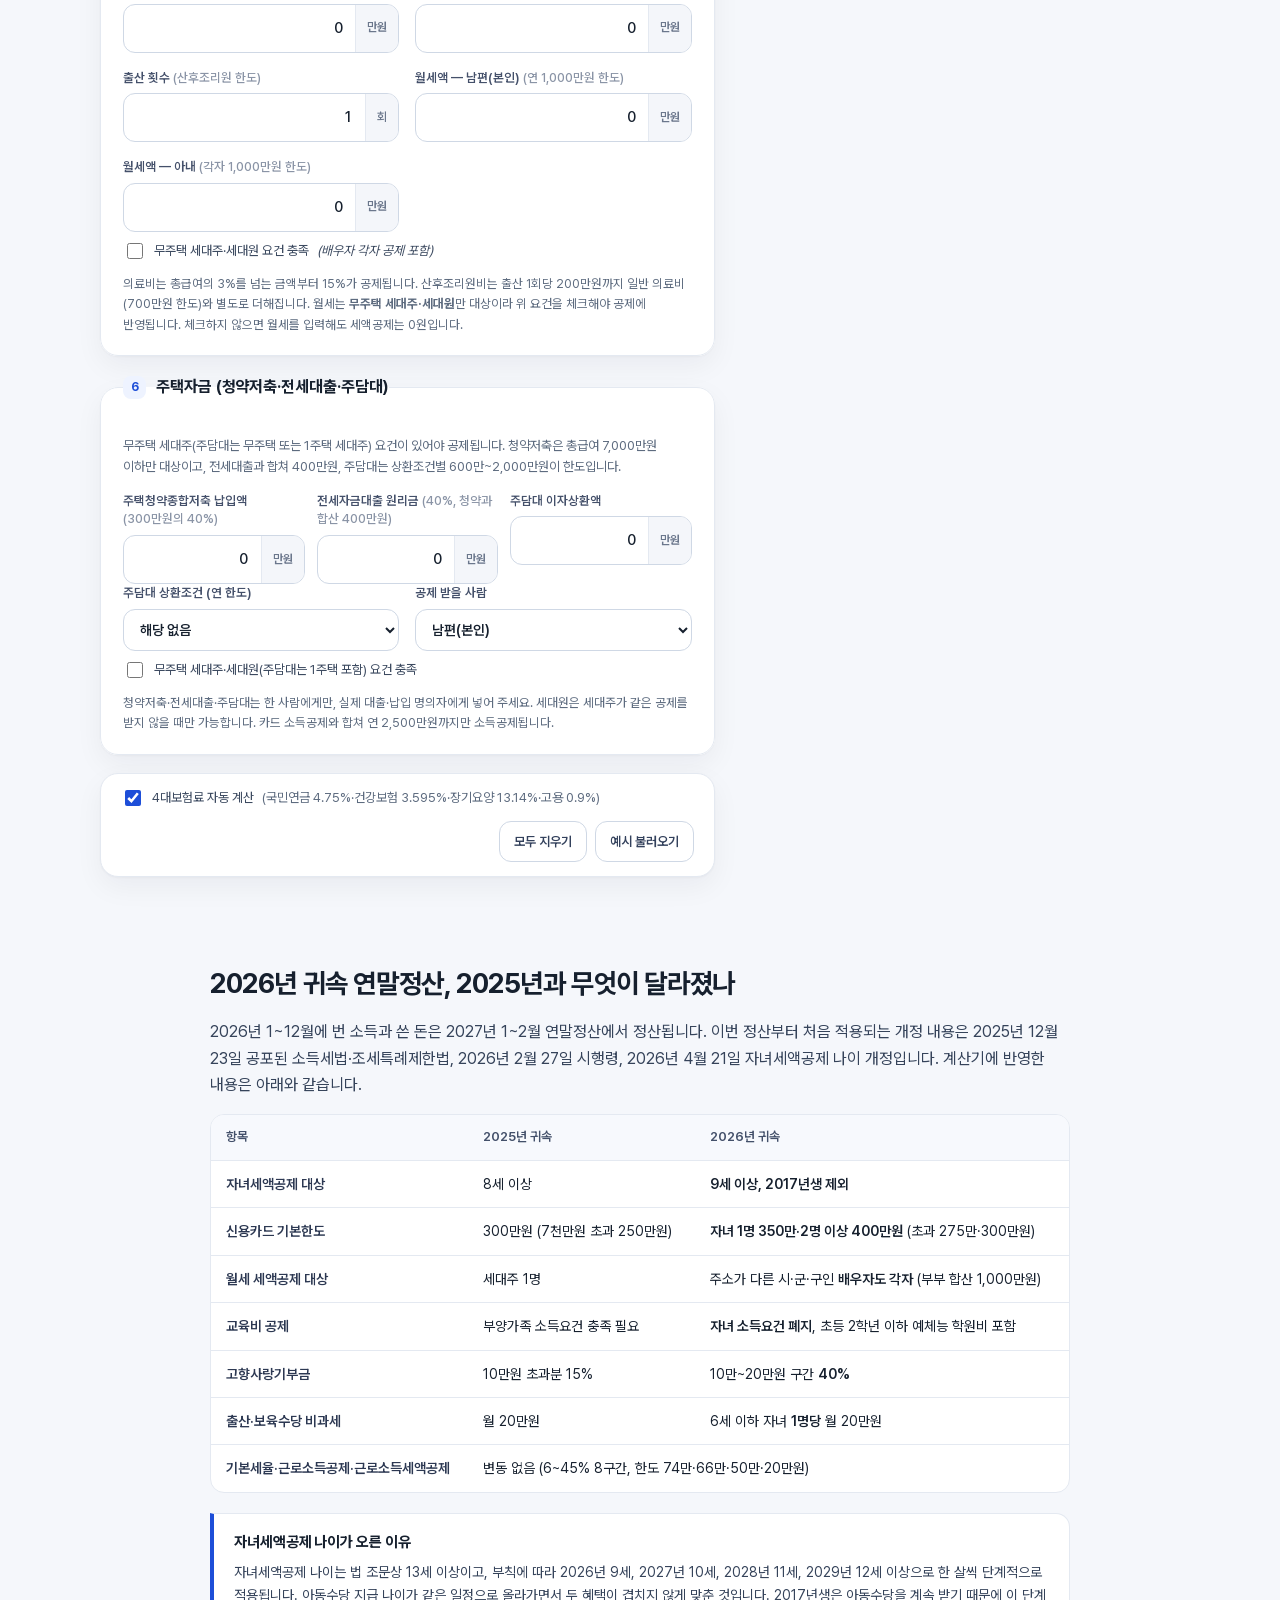
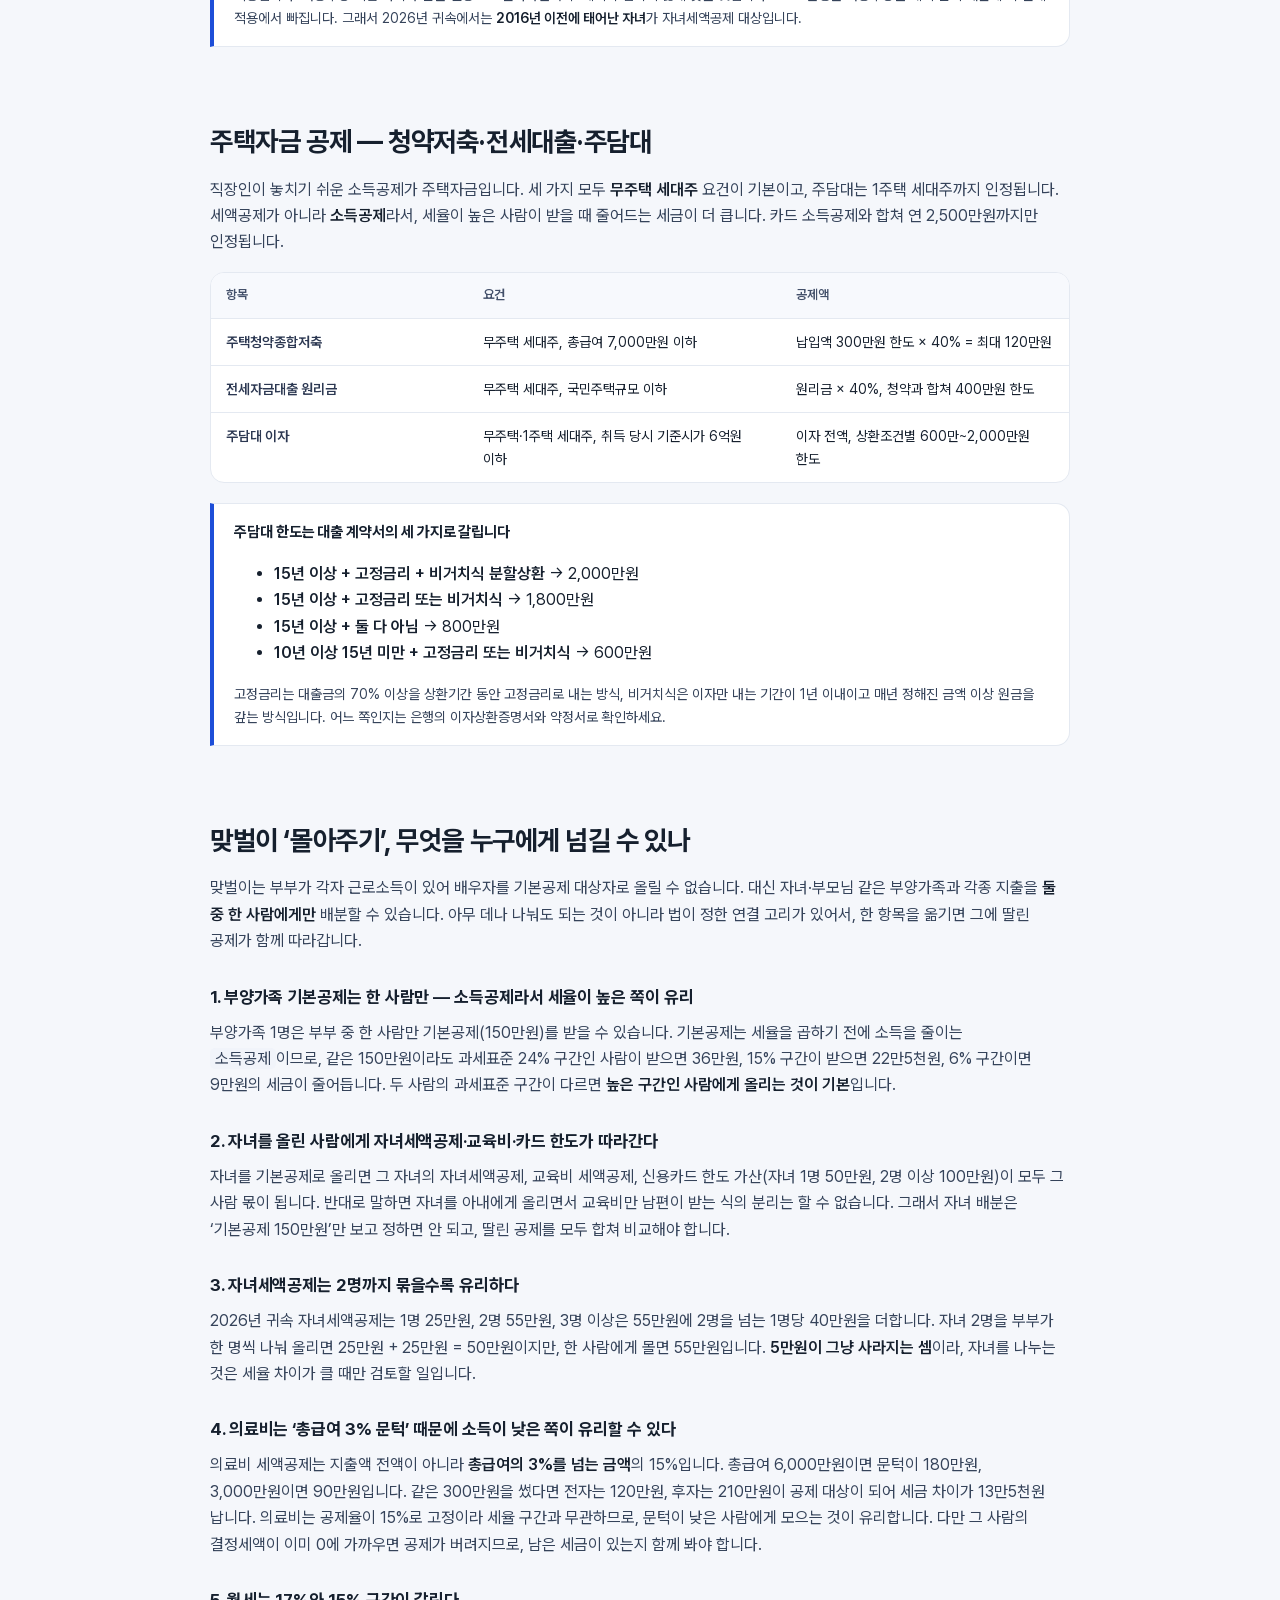
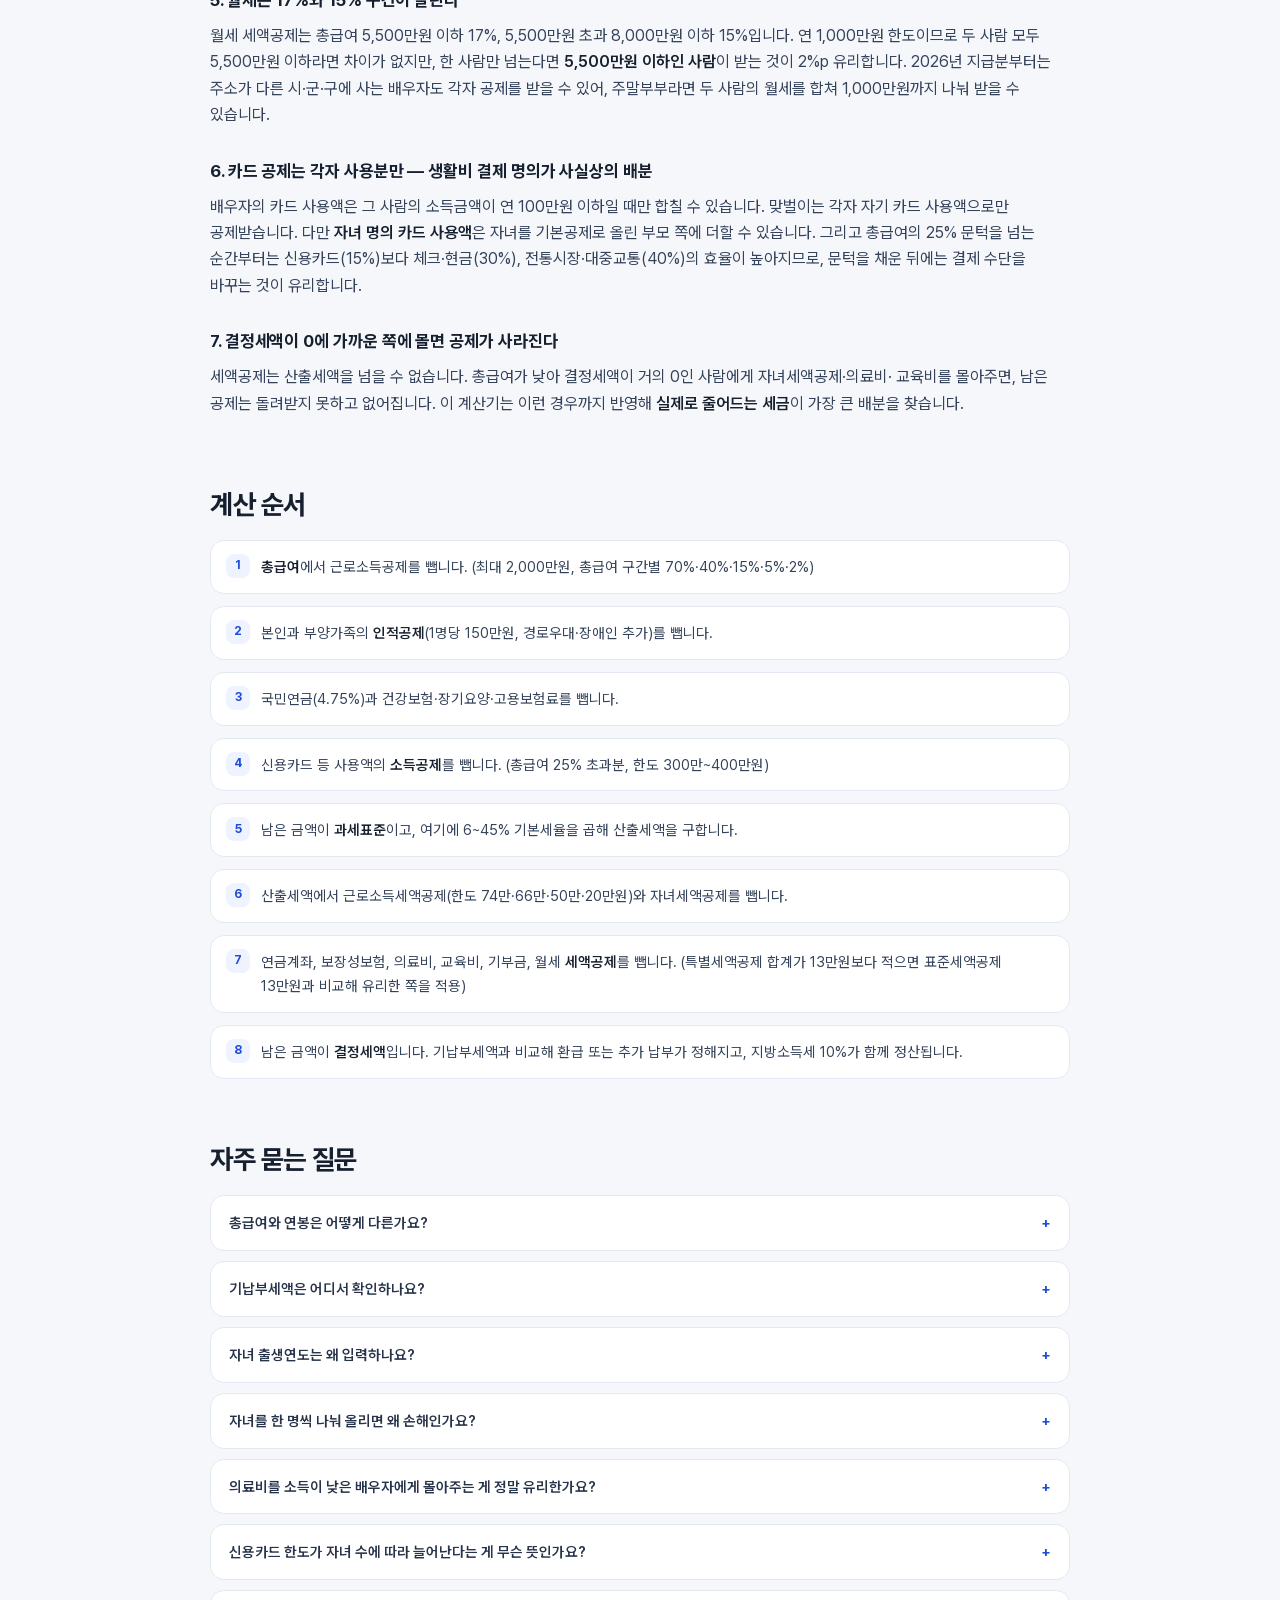
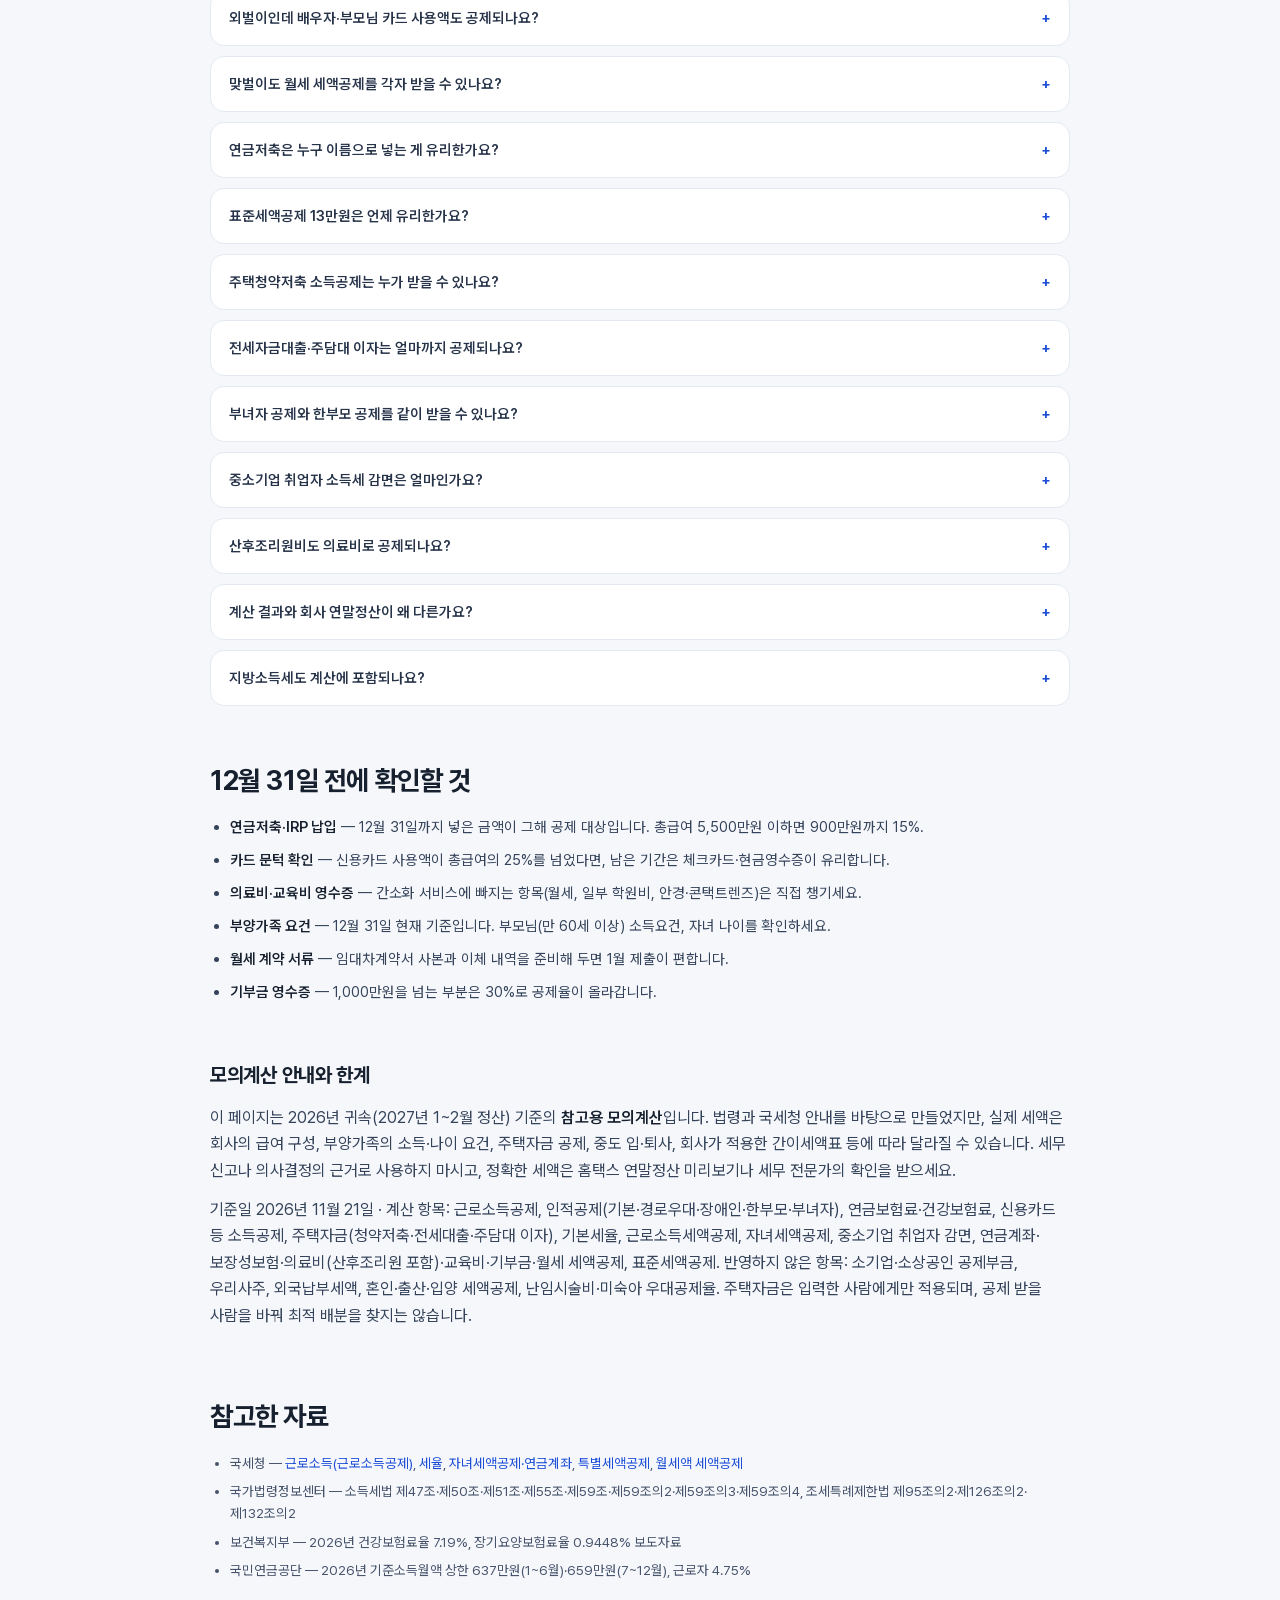
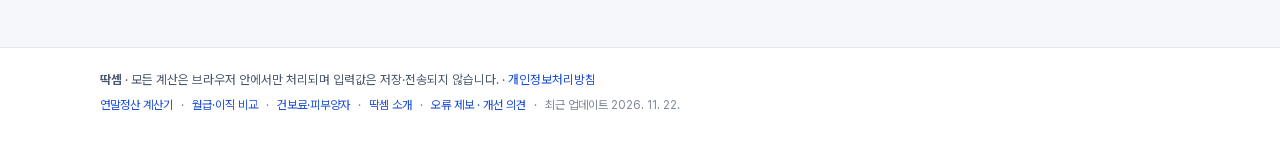
==== commit 96def12e: "주택자금 요건 라벨에 세대원·국민주택규모 안내 보강" ====
--- a/index.html
+++ b/index.html
@@ -317,8 +317,8 @@
             <label class="field"><span class="field-label">공제 받을 사람</span>
               <select id="houseTarget"><option value="h">남편(본인)</option><option value="w">아내</option></select></label>
           </div>
-          <label class="check"><input id="housingEligible" type="checkbox"> 무주택(주담대는 1주택 포함) 세대주 요건 충족</label>
-          <p class="hint">청약저축·전세대출·주담대는 한 사람에게만, 실제 대출·납입 명의자에게 넣어 주세요. 카드 소득공제와 합쳐 연 2,500만원까지만 소득공제됩니다.</p>
+          <label class="check"><input id="housingEligible" type="checkbox"> 무주택 세대주·세대원(주담대는 1주택 포함) 요건 충족</label>
+          <p class="hint">청약저축·전세대출·주담대는 한 사람에게만, 실제 대출·납입 명의자에게 넣어 주세요. 세대원은 세대주가 같은 공제를 받지 않을 때만 가능합니다. 카드 소득공제와 합쳐 연 2,500만원까지만 소득공제됩니다.</p>
         </fieldset>
 
         <div class="form-foot">
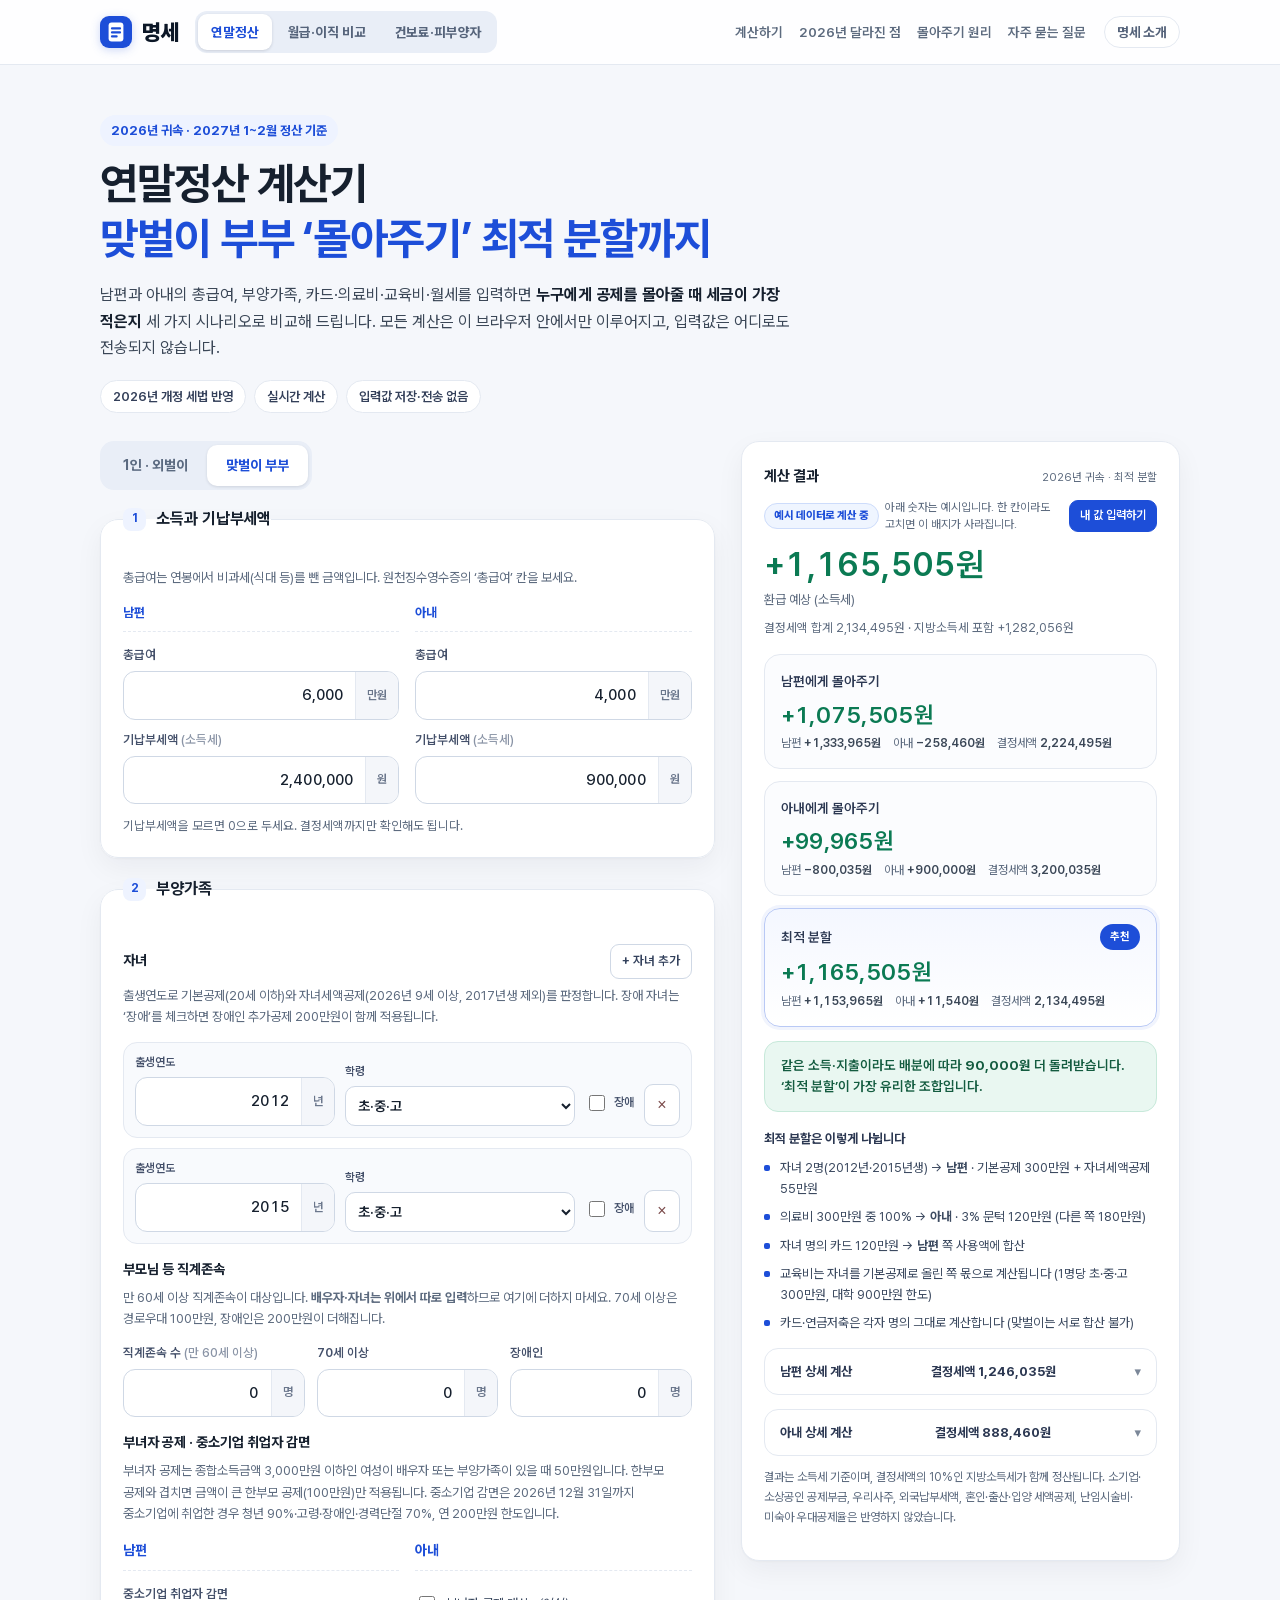
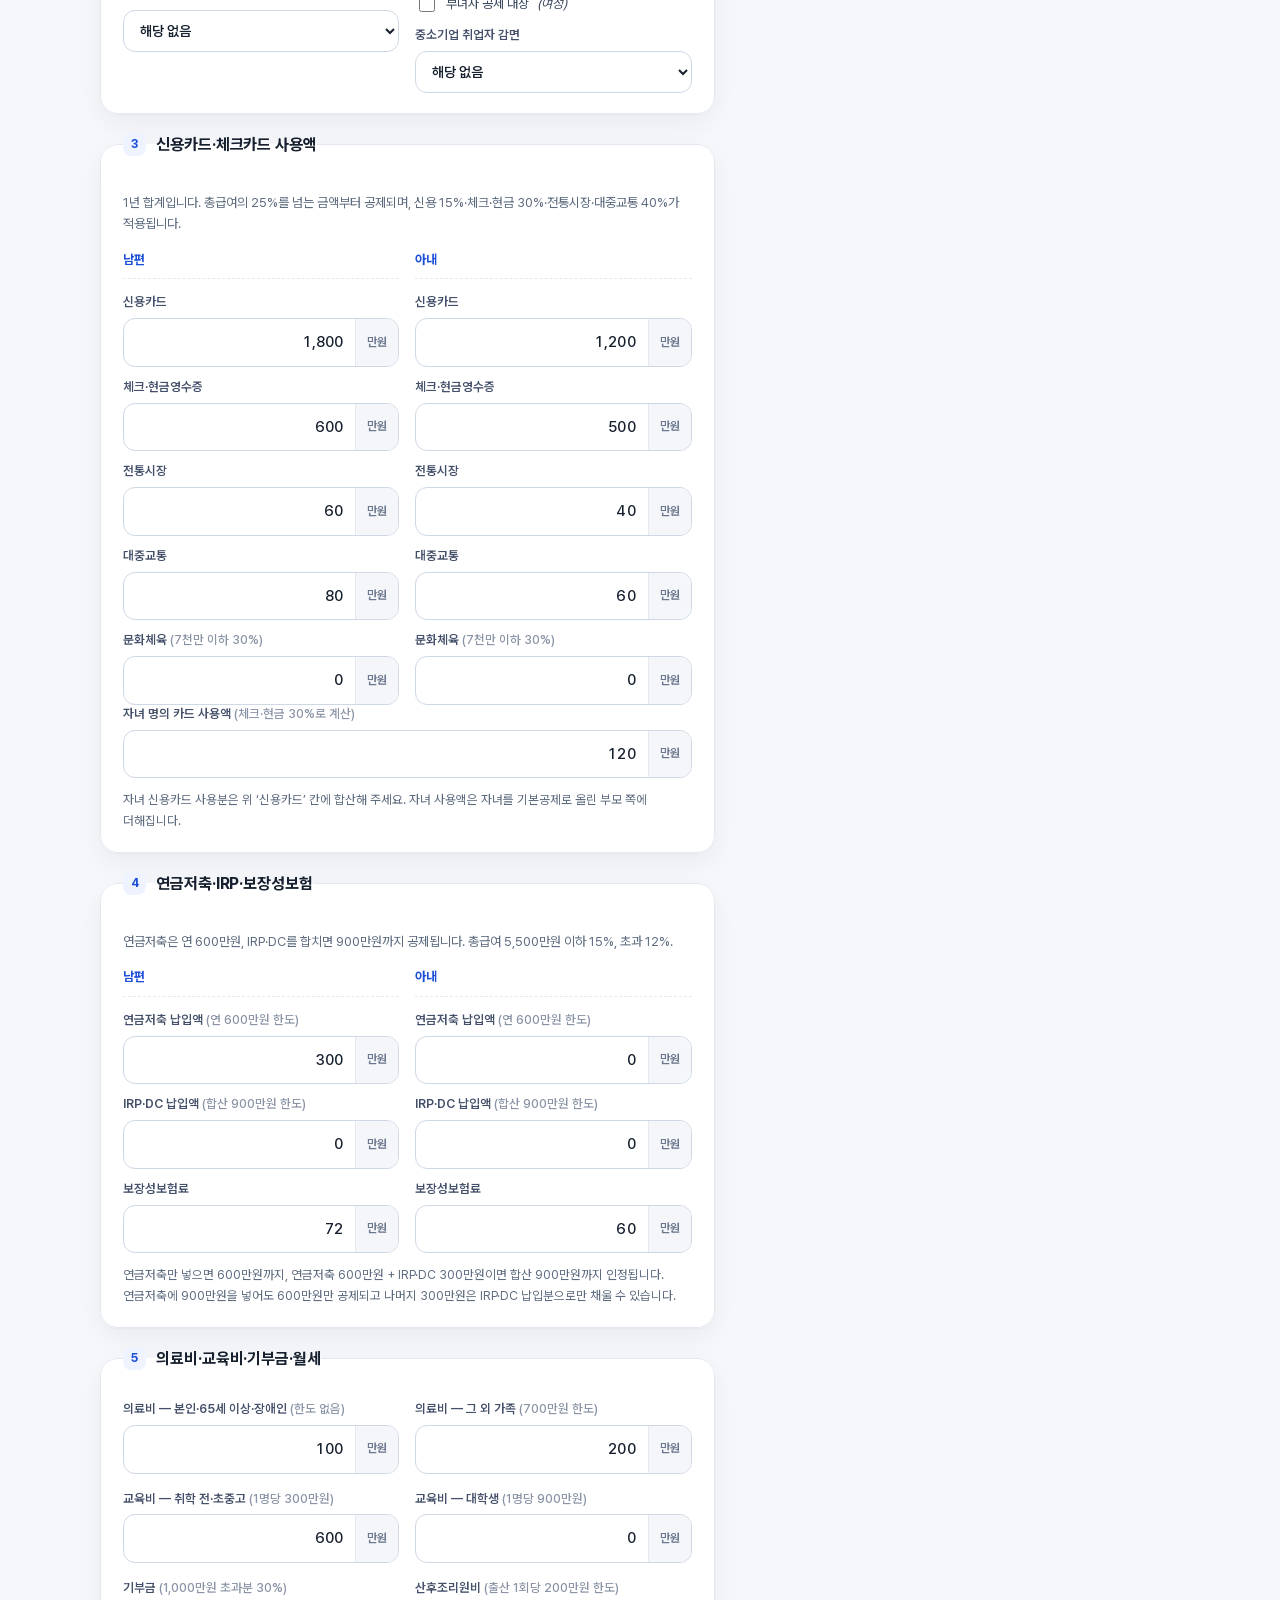
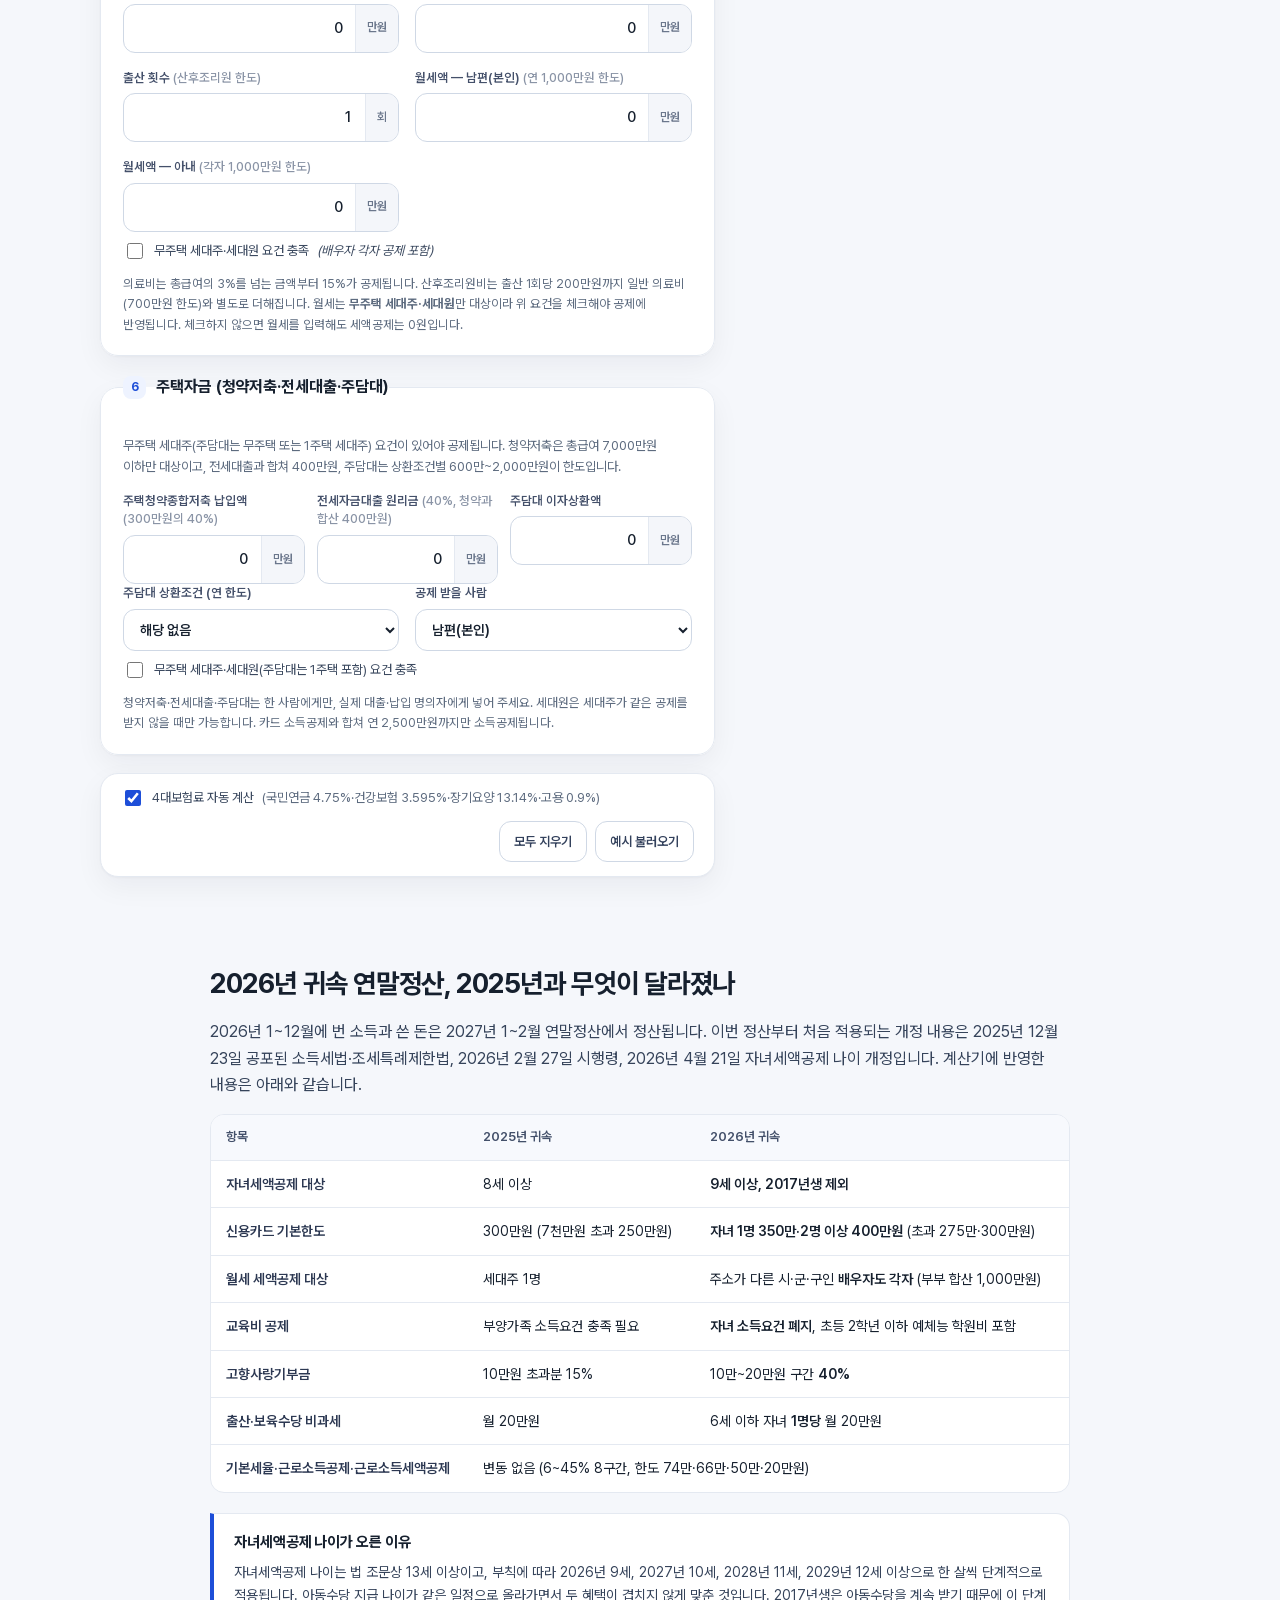
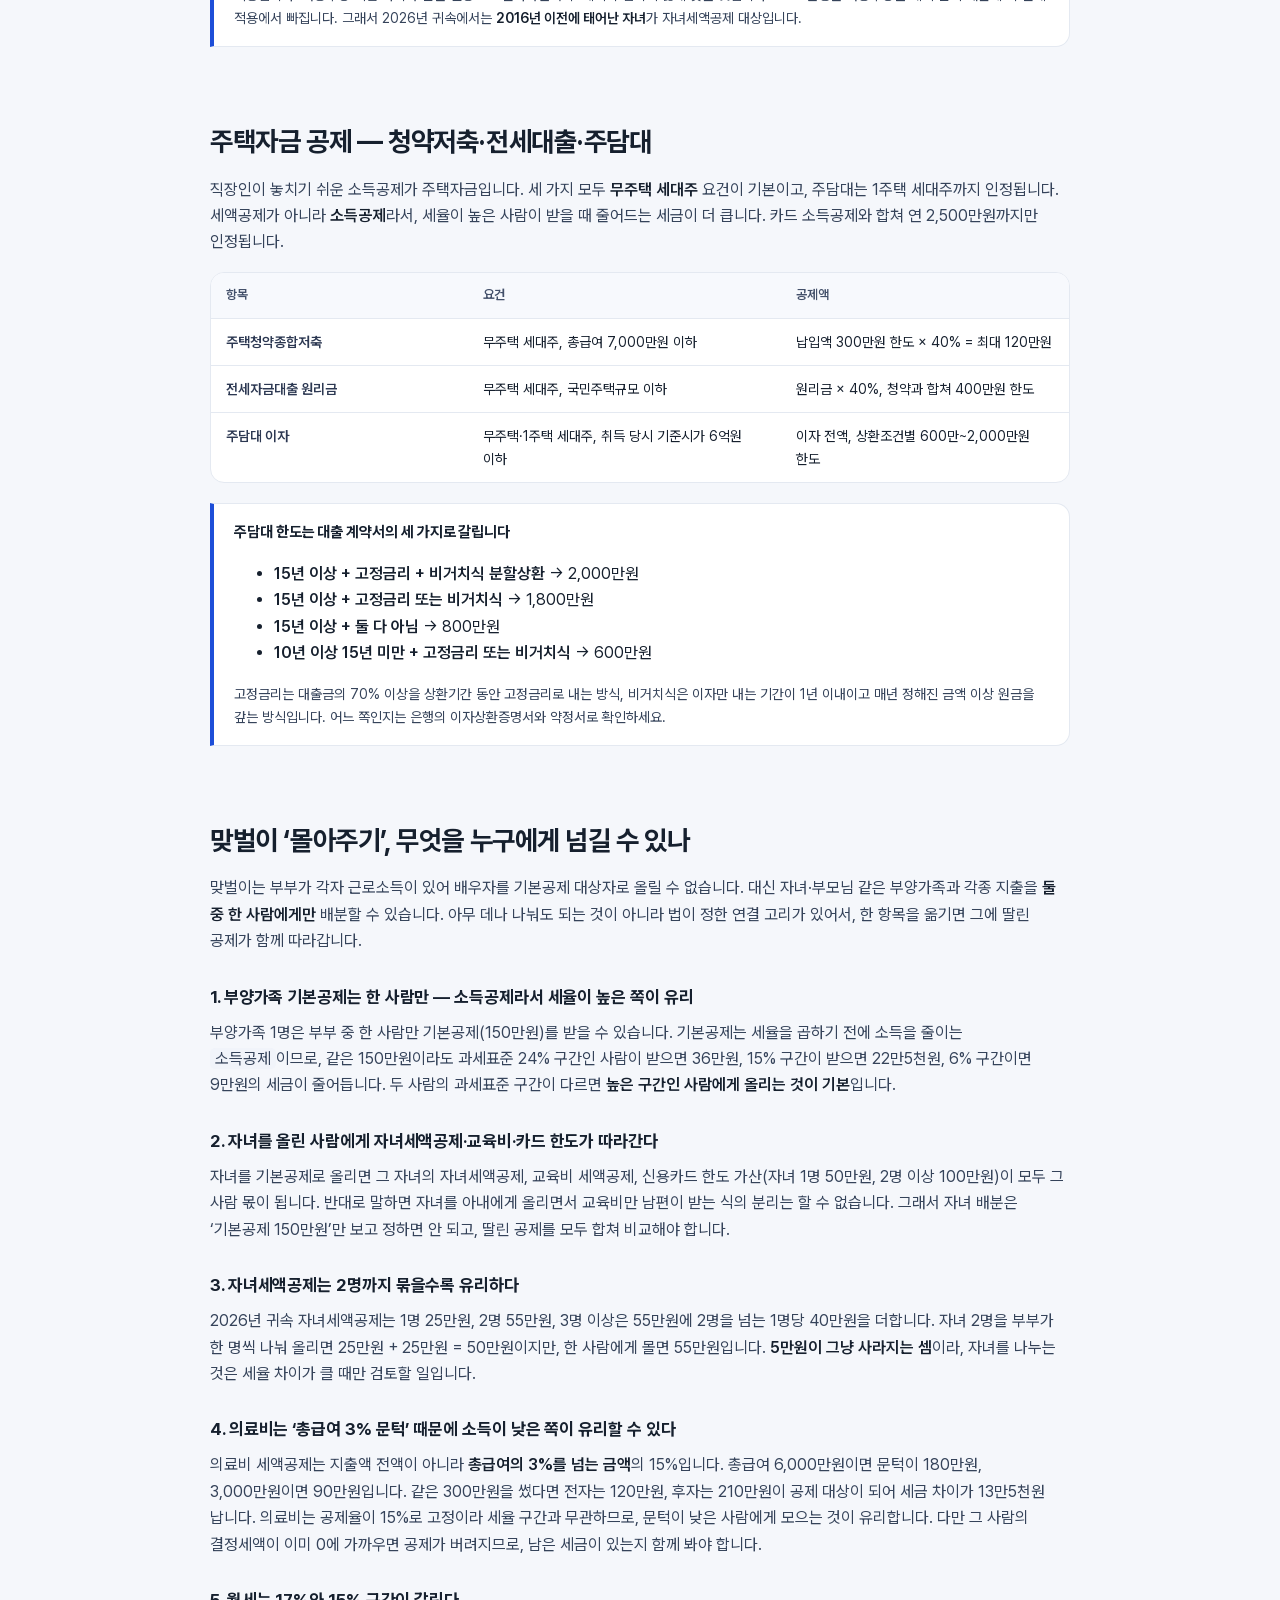
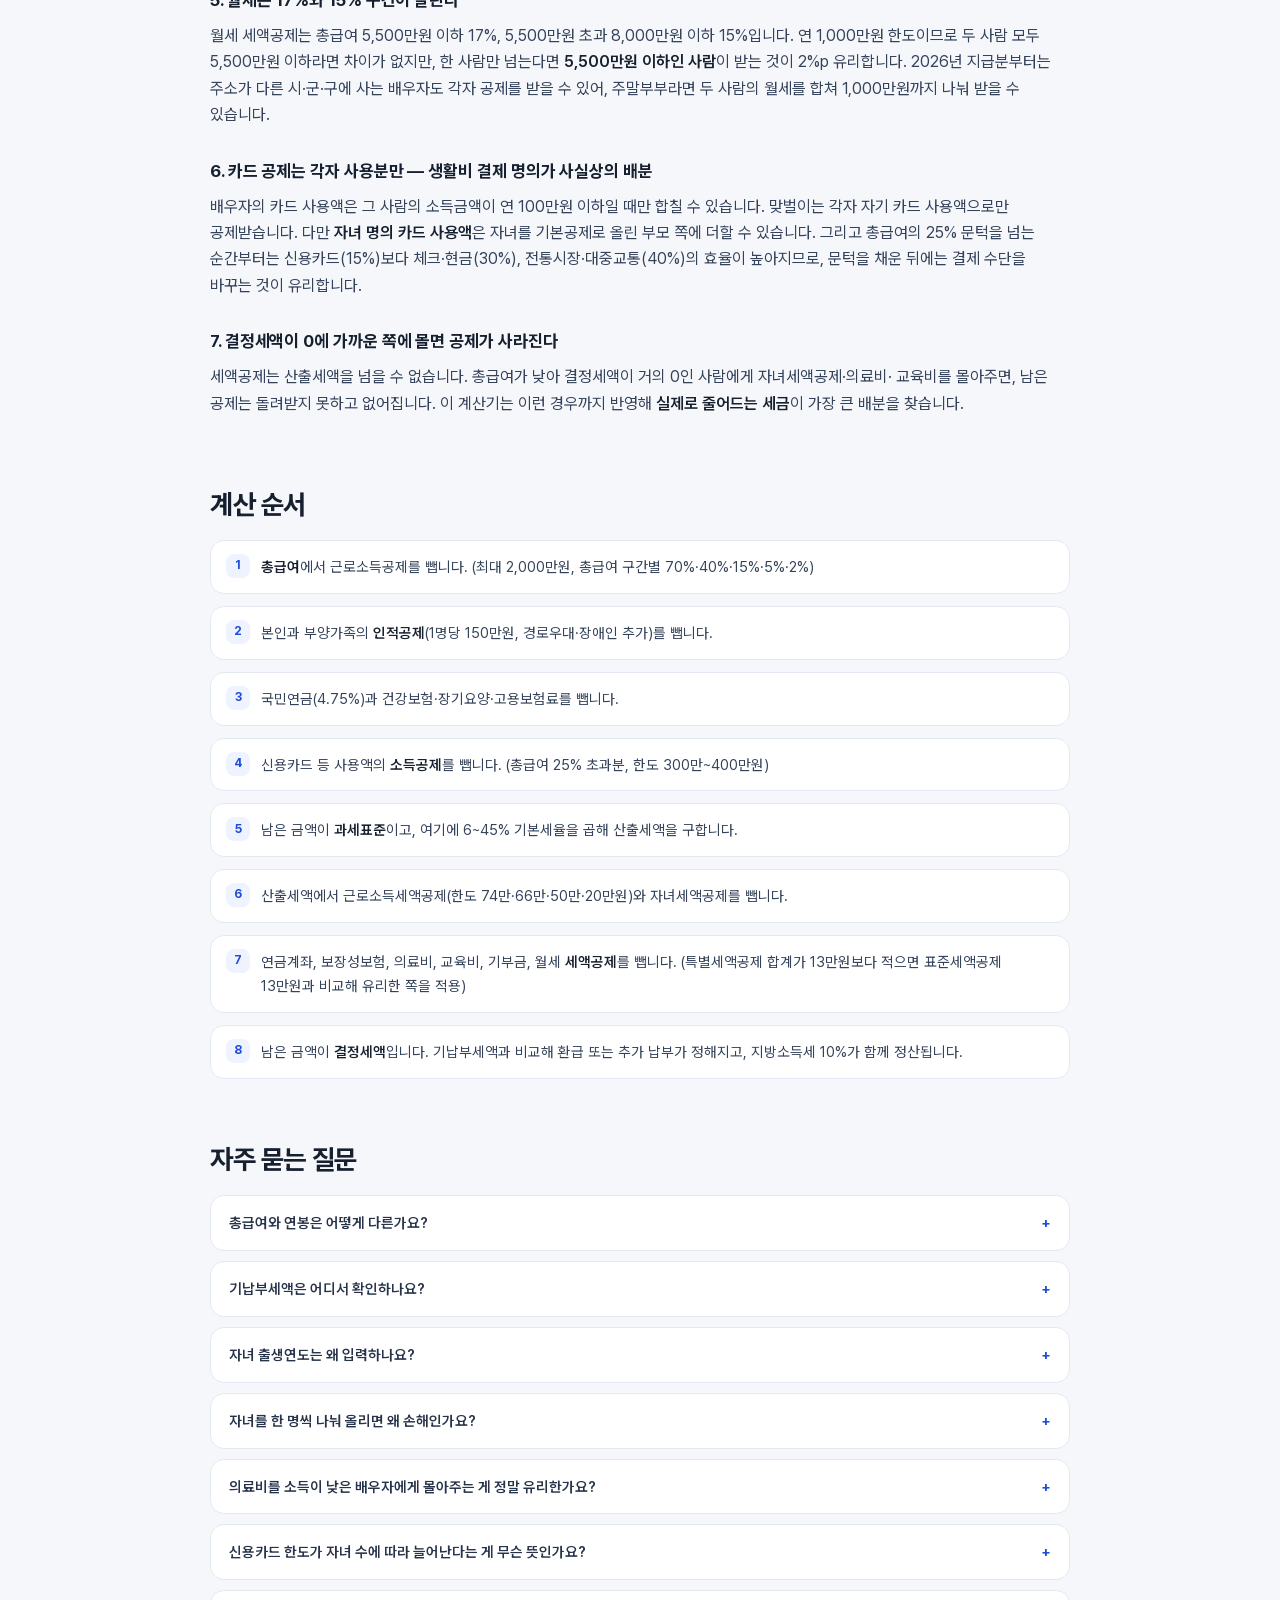
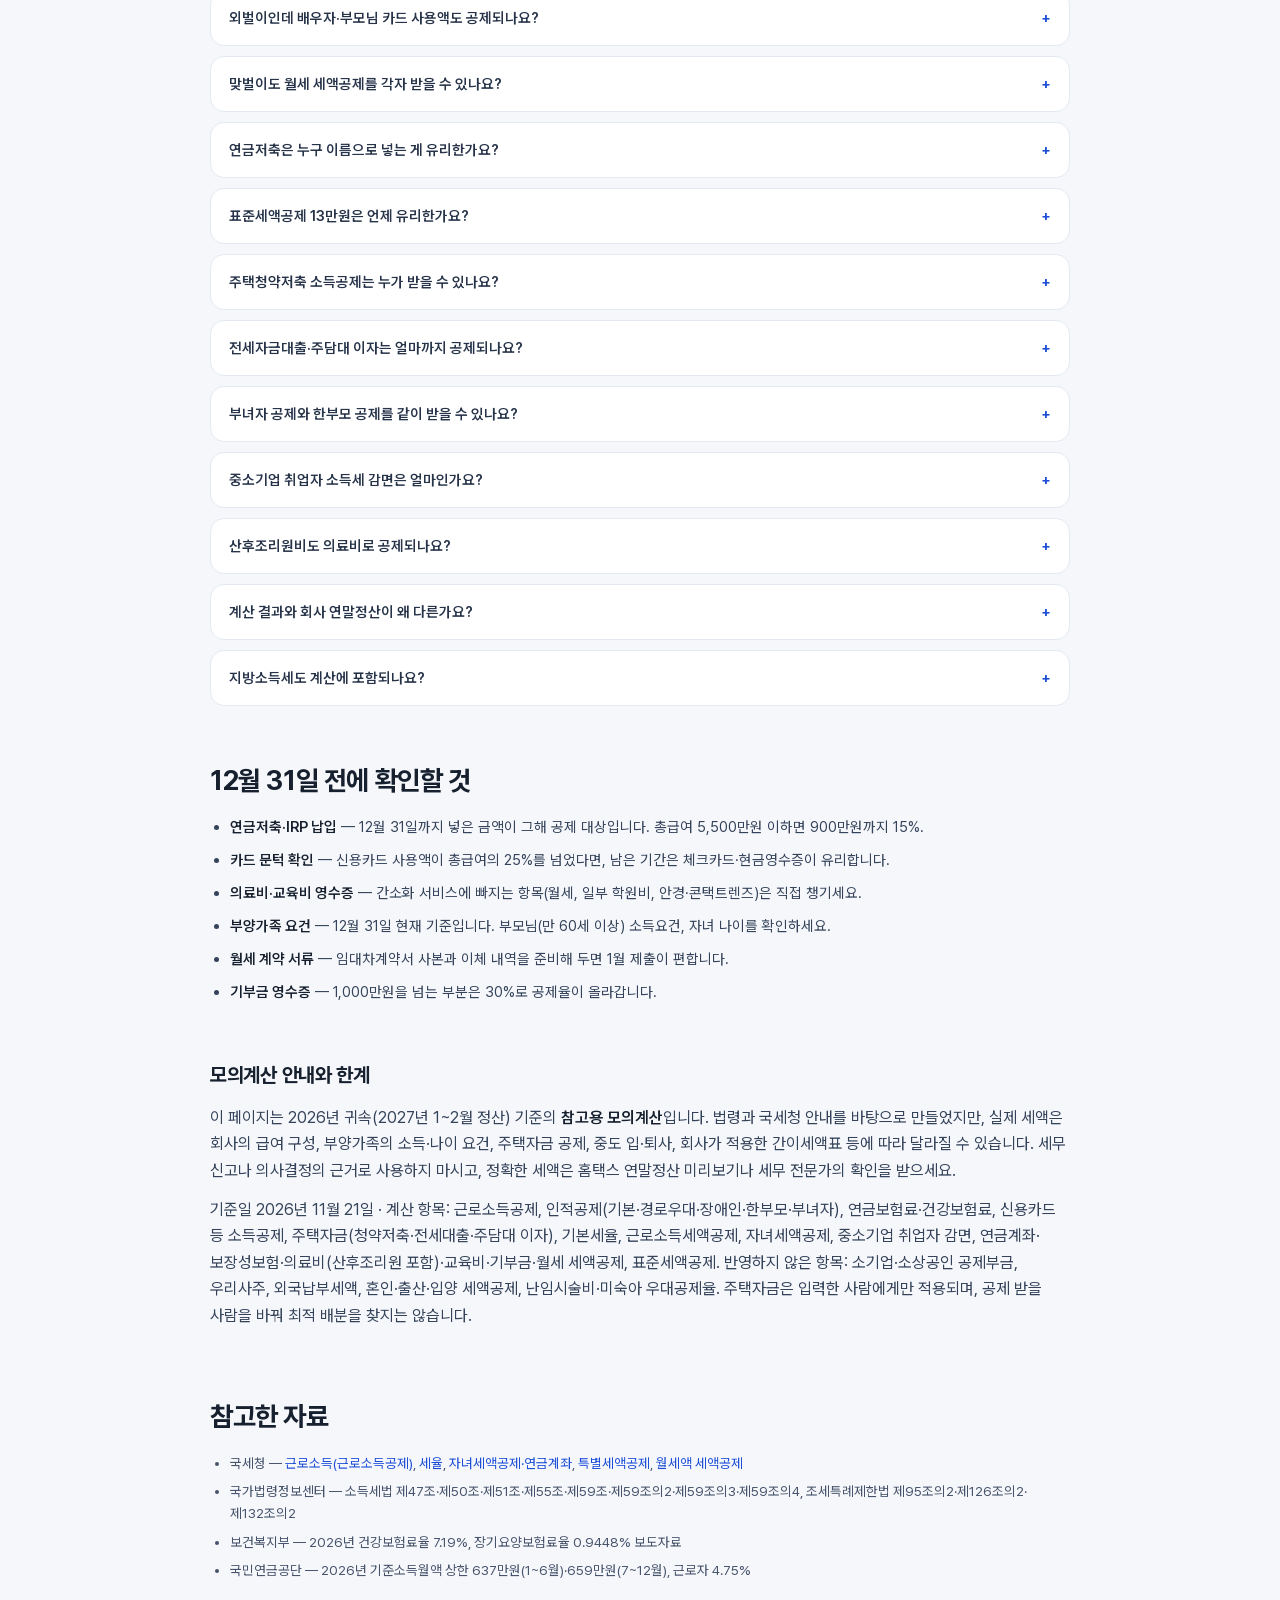
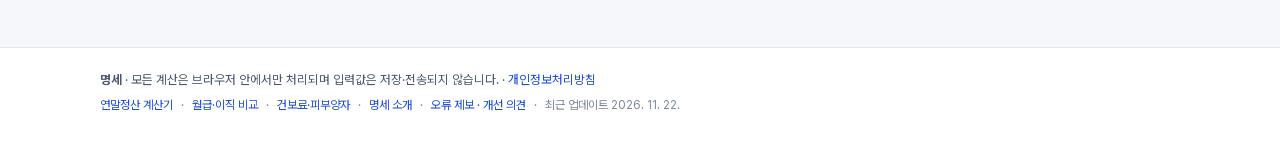
==== commit 6f320818: "브랜드·도메인 교체: 딱셈(ddaksem.kr) → 명세(myeongse.kr) - 전 페이지 브랜드명·타이틀·OG/트위터/JSON-LD·푸터·소개 문구 교체 - canonical" ====
--- a/index.html
+++ b/index.html
@@ -3,29 +3,31 @@
 <head>
 <meta charset="utf-8">
 <meta name="viewport" content="width=device-width, initial-scale=1">
-<title>딱셈 — 연말정산 계산기 2026년 귀속 | 맞벌이 몰아주기 최적 분할·환급액 계산</title>
+<title>명세 — 연말정산 계산기 2026년 귀속 | 맞벌이 몰아주기 최적 분할·환급액 계산</title>
 <meta name="description" content="2026년 귀속 연말정산을 2027년 1~2월 정산 기준으로 미리 계산합니다. 맞벌이 부부의 부양가족·자녀·의료비·교육비·월세·신용카드를 누구에게 몰아줄 때 세금이 가장 적은지 자동 비교하고 예상 환급액을 보여 줍니다.">
 <meta name="keywords" content="연말정산 계산기, 2026년 귀속 연말정산, 맞벌이 몰아주기, 부양가족 공제, 자녀세액공제, 신용카드 소득공제, 월세 세액공제, 연금저축 세액공제, 연말정산 환급">
 <meta name="robots" content="index,follow,max-image-preview:large">
-<meta name="author" content="딱셈">
+<meta name="author" content="명세">
 <meta name="theme-color" content="#1d4ed8">
-<link rel="canonical" href="https://ddaksem.kr/">
+<link rel="canonical" href="https://myeongse.kr/">
 <meta property="og:type" content="website">
 <meta property="og:locale" content="ko_KR">
-<meta property="og:site_name" content="딱셈">
-<meta property="og:title" content="딱셈 — 연말정산 계산기 2026년 귀속 | 맞벌이 몰아주기 최적 분할">
+<meta property="og:site_name" content="명세">
+<meta property="og:title" content="명세 — 연말정산 계산기 2026년 귀속 | 맞벌이 몰아주기 최적 분할">
 <meta property="og:description" content="부양가족·자녀·의료비·월세를 누구에게 몰아줄 때 세금이 가장 적은지 3가지 시나리오로 비교합니다. 2026년 귀속 기준.">
-<meta property="og:url" content="https://ddaksem.kr/">
-<meta property="og:image" content="https://ddaksem.kr/og-image.png">
+<meta property="og:url" content="https://myeongse.kr/">
+<meta property="og:image" content="https://myeongse.kr/og-image.png">
 <meta property="og:image:width" content="1200">
 <meta property="og:image:height" content="630">
-<meta property="og:image:alt" content="딱셈 — 연말정산 · 월급 실수령 계산기">
+<meta property="og:image:alt" content="명세 — 연말정산 · 월급 실수령 계산기">
 <meta name="twitter:card" content="summary_large_image">
-<meta name="twitter:title" content="딱셈 — 연말정산 계산기 2026년 귀속 | 맞벌이 몰아주기">
+<meta name="twitter:title" content="명세 — 연말정산 계산기 2026년 귀속 | 맞벌이 몰아주기">
 <meta name="twitter:description" content="2026년 귀속 연말정산 예상 환급액과 맞벌이 최적 분할을 한 번에 계산합니다.">
-<meta name="twitter:image" content="https://ddaksem.kr/og-image.png">
-<link rel="icon" type="image/svg+xml" href="data:image/svg+xml,<svg xmlns='http://www.w3.org/2000/svg' viewBox='0 0 32 32'><rect width='32' height='32' rx='9' fill='%231d4ed8'/><path d='M9.7 16.6l4.2 4.2 8.4-9.1' fill='none' stroke='white' stroke-width='3.2' stroke-linecap='round' stroke-linejoin='round'/></svg>">
+<meta name="twitter:image" content="https://myeongse.kr/og-image.png">
+<link rel="icon" type="image/svg+xml" href="data:image/svg+xml,<svg xmlns='http://www.w3.org/2000/svg' viewBox='0 0 32 32'><rect width='32' height='32' rx='9' fill='%231d4ed8'/><rect x='8.6' y='6.4' width='14.8' height='19.2' rx='3' fill='white'/><g stroke='%231d4ed8' stroke-width='2.2' stroke-linecap='round'><path d='M12 12.4h8'/><path d='M12 16.4h8'/><path d='M12 20.4h4.6'/></g></svg>">
 <link rel="stylesheet" href="styles.css">
+<!-- Google AdSense -->
+<script async src="https://pagead2.googlesyndication.com/pagead/js/adsbygoogle.js?client=ca-pub-6744466373036767" crossorigin="anonymous"></script>
 </head>
 <body>
 <a class="skip" href="#calc">계산기로 바로 가기</a>
@@ -33,11 +35,11 @@
 <header class="site-head">
   <div class="wrap head-inner">
     <div class="head-left">
-      <a class="brand" href="./" aria-label="딱셈 홈">
+      <a class="brand" href="./" aria-label="명세 홈">
         <span class="brand-mark" aria-hidden="true">
-          <svg viewBox="0 0 32 32" focusable="false" aria-hidden="true"><rect width="32" height="32" rx="9" fill="currentColor"/><path d="M9.7 16.6l4.2 4.2 8.4-9.1" fill="none" stroke="#fff" stroke-width="3.2" stroke-linecap="round" stroke-linejoin="round"/></svg>
+          <svg viewBox="0 0 32 32" focusable="false" aria-hidden="true"><rect width="32" height="32" rx="9" fill="currentColor"/><rect x="8.6" y="6.4" width="14.8" height="19.2" rx="3" fill="#fff"/><g stroke="currentColor" stroke-width="2.2" stroke-linecap="round"><path d="M12 12.4h8"/><path d="M12 16.4h8"/><path d="M12 20.4h4.6"/></g></svg>
         </span>
-        <span class="brand-text">딱셈</span>
+        <span class="brand-text">명세</span>
       </a>
       <nav class="calc-switch" aria-label="계산기 선택">
         <a class="calc-tab is-active" href="./" aria-current="page">연말정산</a>
@@ -52,7 +54,7 @@
         <a href="#principle">몰아주기 원리</a>
         <a href="#faq">자주 묻는 질문</a>
       </nav>
-      <a class="head-about" href="about/">딱셈 소개</a>
+      <a class="head-about" href="about/">명세 소개</a>
     </div>
   </div>
 </header>
@@ -647,8 +649,8 @@
 
 <footer class="site-foot">
   <div class="wrap">
-    <p class="foot-note"><strong>딱셈</strong> · 모든 계산은 브라우저 안에서만 처리되며 입력값은 저장·전송되지 않습니다. · <a href="privacy/">개인정보처리방침</a></p>
-    <p class="foot-links"><a href="./">연말정산 계산기</a><span>·</span><a href="salary/">월급·이직 비교</a><span>·</span><a href="health/">건보료·피부양자</a><span>·</span><a href="about/">딱셈 소개</a><span>·</span><a href="https://docs.google.com/forms/d/e/1FAIpQLSdM2LkD_MTW02ze4NGLR78Rl7Qn0htY8W3W7yBpHonKxBE9bA/viewform" target="_blank" rel="noopener">오류 제보 · 개선 의견</a><span>·</span>최근 업데이트 2026. 11. 22.</p>
+    <p class="foot-note"><strong>명세</strong> · 모든 계산은 브라우저 안에서만 처리되며 입력값은 저장·전송되지 않습니다. · <a href="privacy/">개인정보처리방침</a></p>
+    <p class="foot-links"><a href="./">연말정산 계산기</a><span>·</span><a href="salary/">월급·이직 비교</a><span>·</span><a href="health/">건보료·피부양자</a><span>·</span><a href="about/">명세 소개</a><span>·</span><a href="https://docs.google.com/forms/d/e/1FAIpQLSdM2LkD_MTW02ze4NGLR78Rl7Qn0htY8W3W7yBpHonKxBE9bA/viewform" target="_blank" rel="noopener">오류 제보 · 개선 의견</a><span>·</span>최근 업데이트 2026. 11. 22.</p>
   </div>
 </footer>
 
@@ -664,9 +666,9 @@
     {
       "@type": "WebApplication",
       "name": "연말정산 계산기 (2026년 귀속)",
-      "url": "https://ddaksem.kr/",
-      "publisher": { "@type": "Organization", "name": "딱셈", "url": "https://ddaksem.kr/" },
-      "author": { "@type": "Organization", "name": "딱셈" },
+      "url": "https://myeongse.kr/",
+      "publisher": { "@type": "Organization", "name": "명세", "url": "https://myeongse.kr/" },
+      "author": { "@type": "Organization", "name": "명세" },
       "applicationCategory": "FinanceApplication",
       "operatingSystem": "All",
       "inLanguage": "ko-KR",
